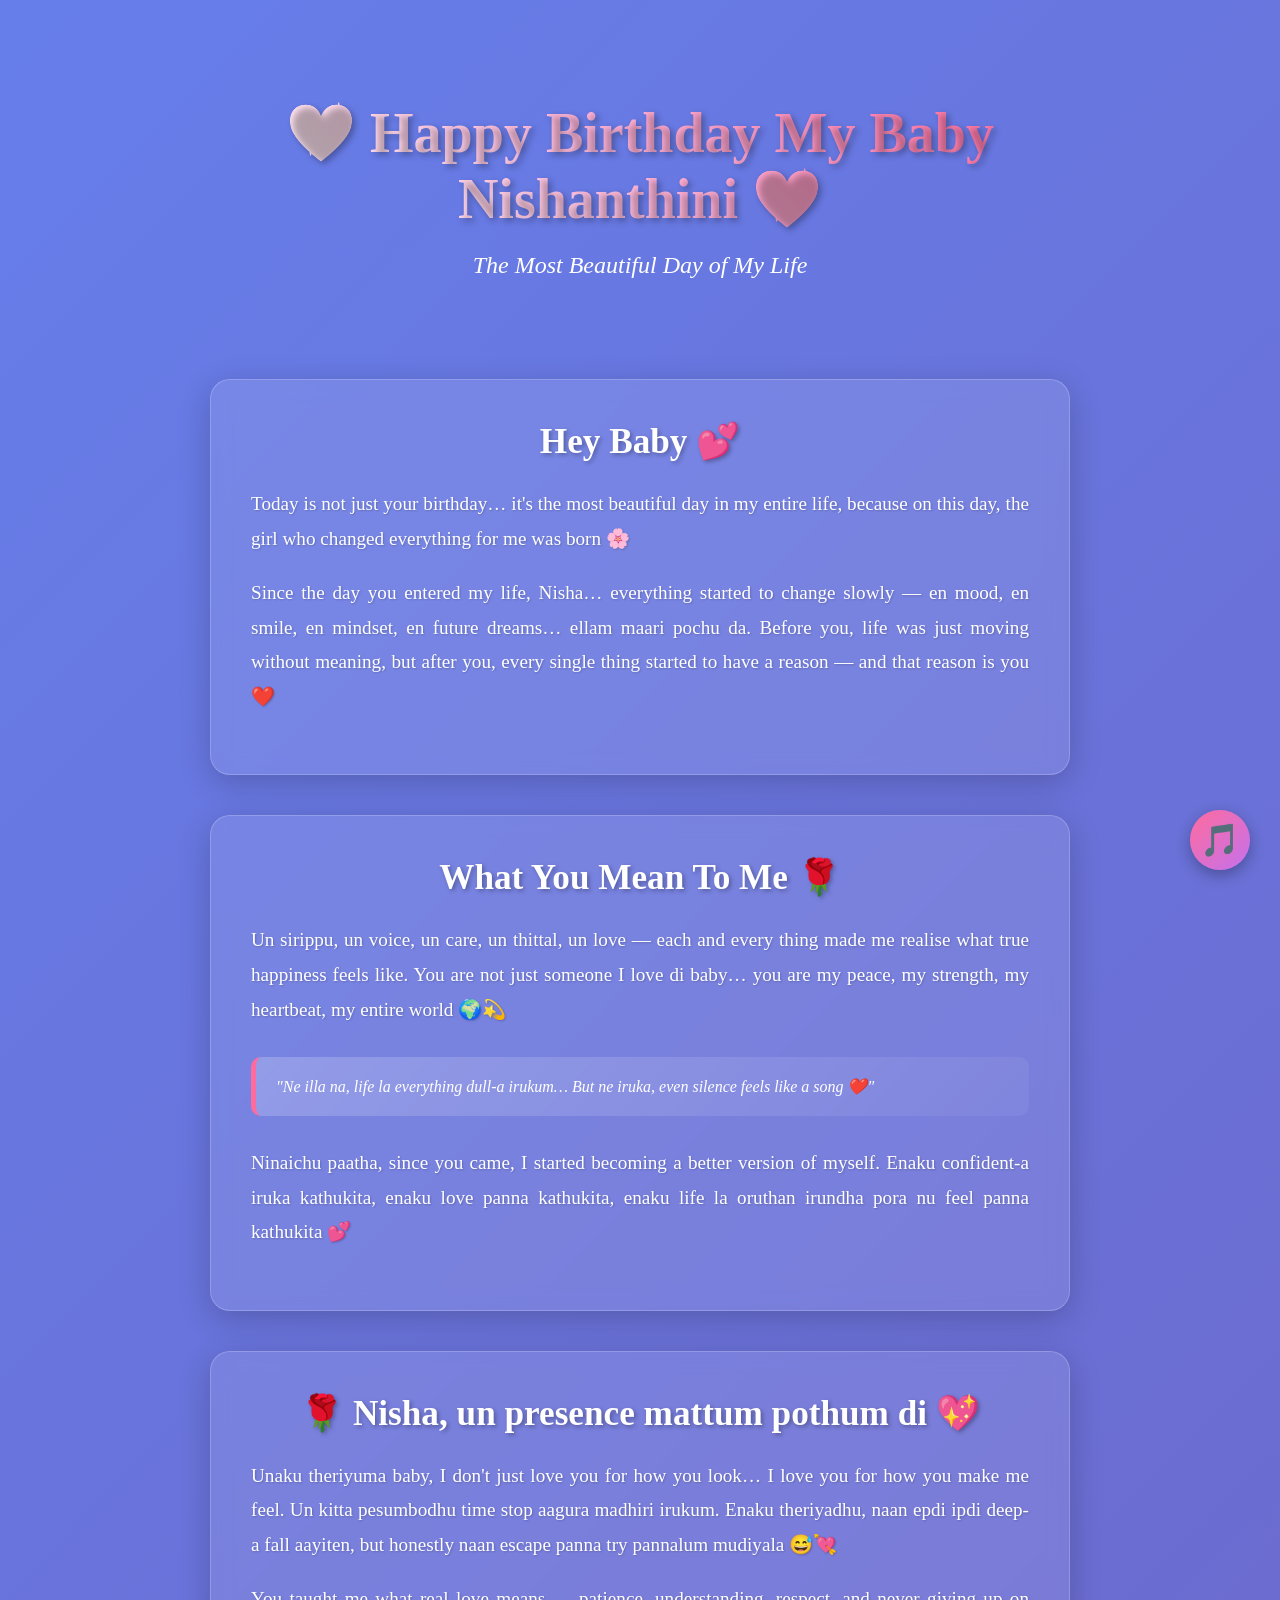
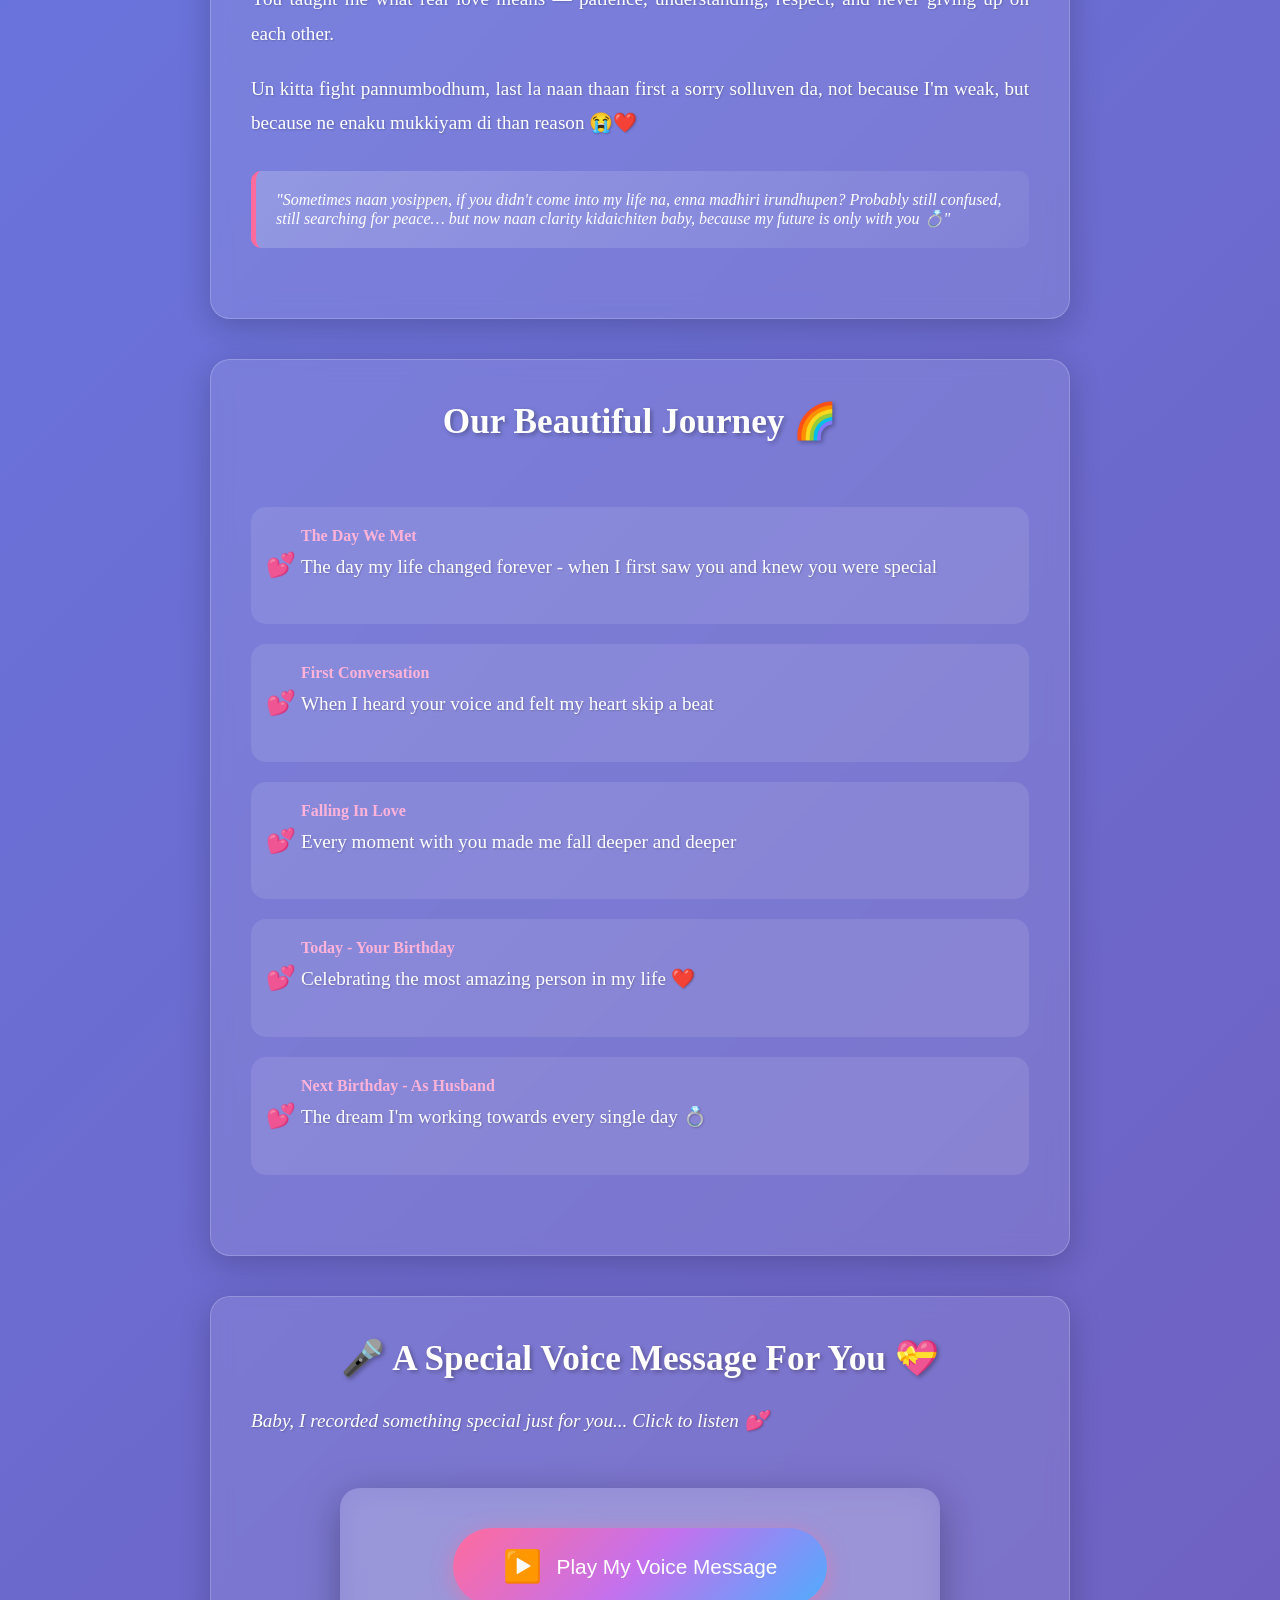
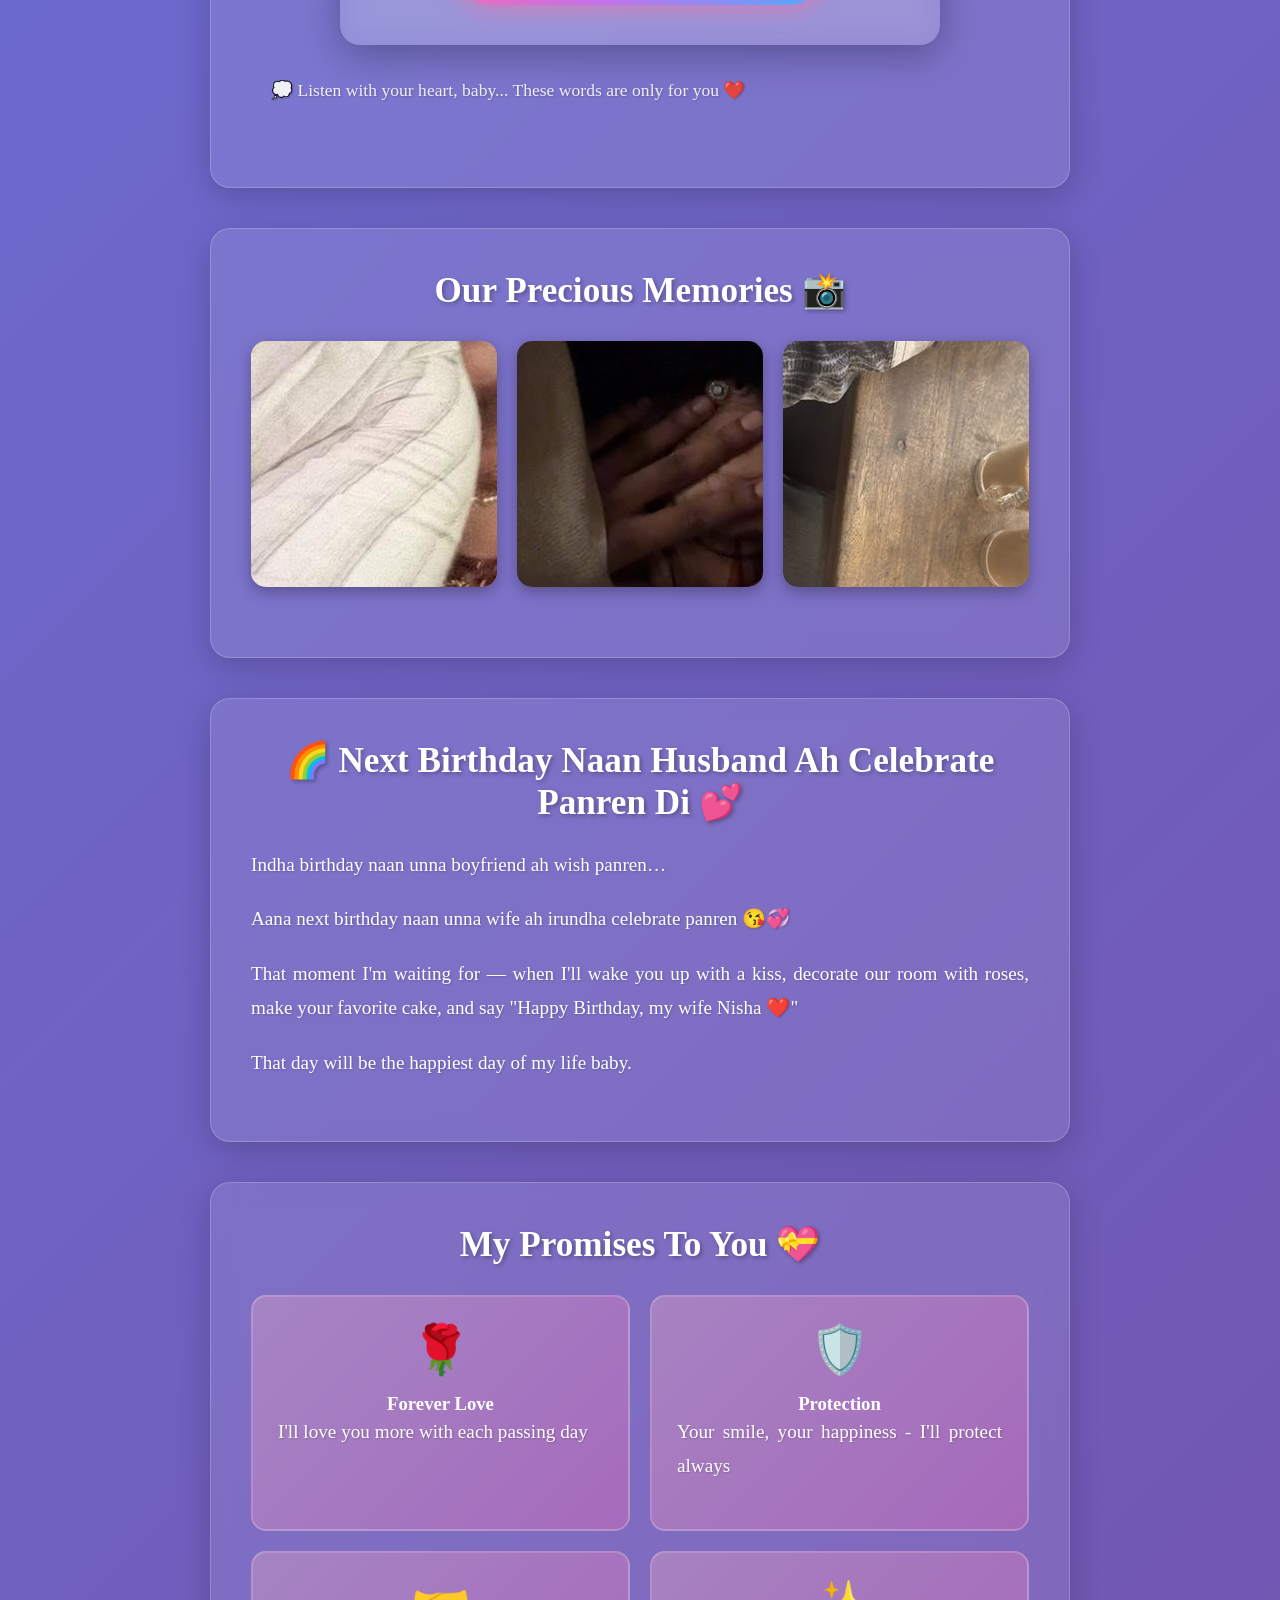
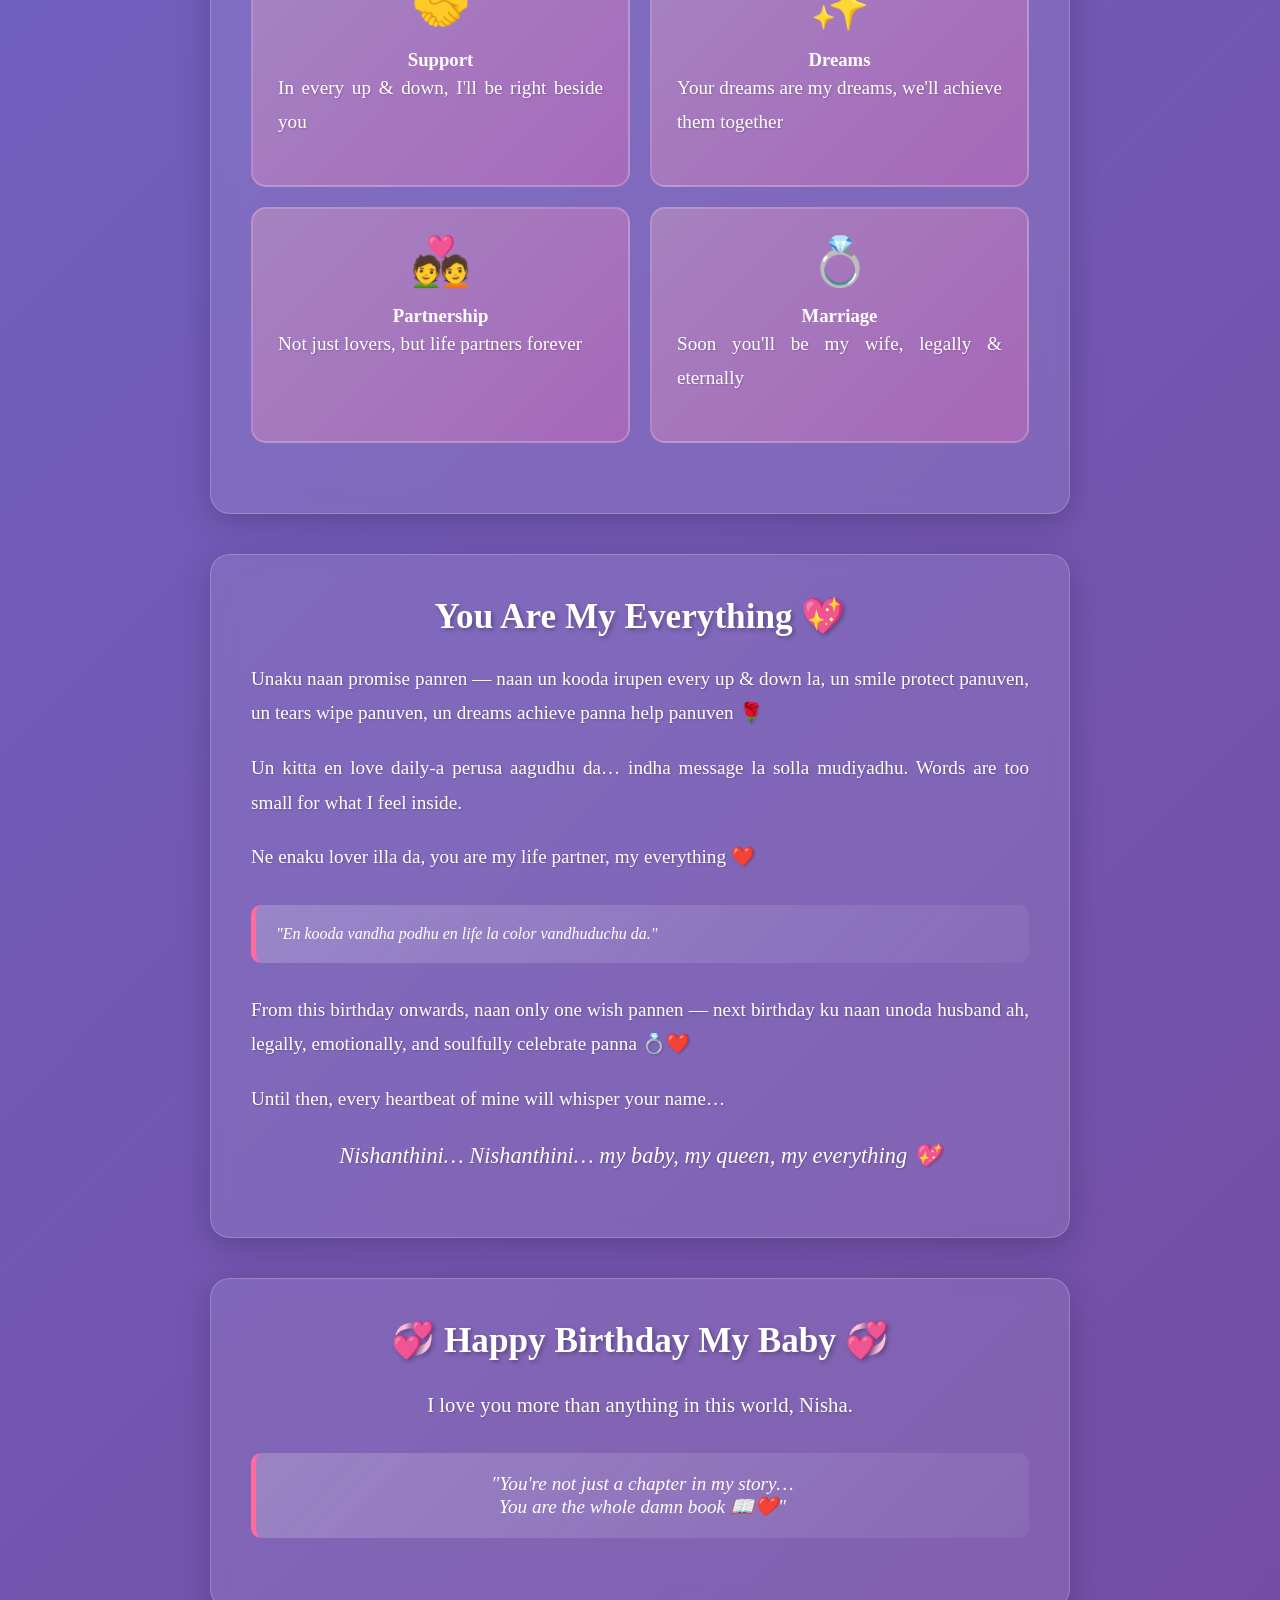
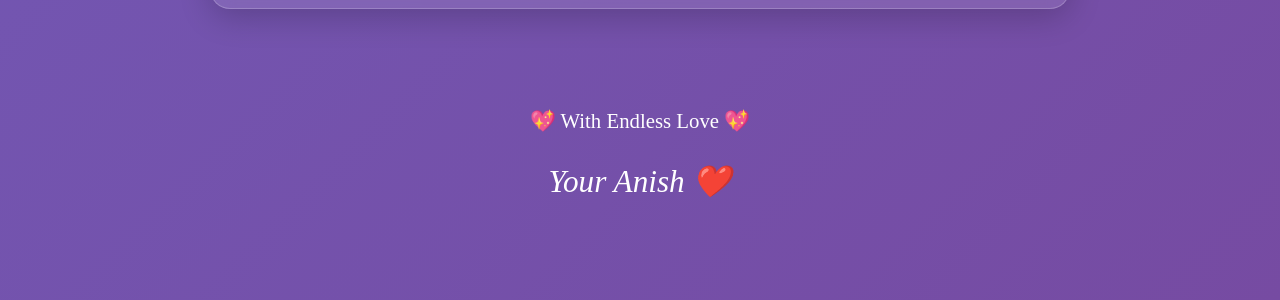
==== index.html @ 80f574b9 "Add auto-play music on page load with background music support" ====
<!DOCTYPE html>
<html lang="en">
<head>
    <meta charset="UTF-8">
    <meta name="viewport" content="width=device-width, initial-scale=1.0">
    <title>Happy Birthday Nishanthini 💖</title>
    <style>
        * {
            margin: 0;
            padding: 0;
            box-sizing: border-box;
        }

        body {
            font-family: 'Georgia', serif;
            overflow-x: hidden;
            background: linear-gradient(135deg, #667eea 0%, #764ba2 25%, #f093fb 50%, #ff6e7f 75%, #bfe9ff 100%);
            background-size: 400% 400%;
            animation: gradientShift 15s ease infinite;
            color: #fff;
        }

        @keyframes gradientShift {
            0% { background-position: 0% 50%; }
            50% { background-position: 100% 50%; }
            100% { background-position: 0% 50%; }
        }

        /* Floating Hearts Background */
        .hearts-container {
            position: fixed;
            top: 0;
            left: 0;
            width: 100%;
            height: 100%;
            overflow: hidden;
            pointer-events: none;
            z-index: 1;
        }

        .heart {
            position: absolute;
            font-size: 30px;
            opacity: 0;
            animation: floatHeart 8s infinite;
        }

        @keyframes floatHeart {
            0% {
                transform: translateY(100vh) rotate(0deg);
                opacity: 0;
            }
            10% {
                opacity: 0.8;
            }
            90% {
                opacity: 0.8;
            }
            100% {
                transform: translateY(-100px) rotate(360deg);
                opacity: 0;
            }
        }

        /* Content Container */
        .container {
            position: relative;
            z-index: 2;
            max-width: 900px;
            margin: 0 auto;
            padding: 40px 20px;
        }

        /* Header Section */
        .header {
            text-align: center;
            padding: 60px 20px;
            opacity: 0;
            animation: fadeInDown 1.5s ease forwards;
        }

        @keyframes fadeInDown {
            from {
                opacity: 0;
                transform: translateY(-50px);
            }
            to {
                opacity: 1;
                transform: translateY(0);
            }
        }

        .header h1 {
            font-size: 3.5em;
            margin-bottom: 20px;
            text-shadow: 3px 3px 6px rgba(0,0,0,0.3);
            background: linear-gradient(45deg, #fff, #ffb3d9, #ff6b9d);
            -webkit-background-clip: text;
            -webkit-text-fill-color: transparent;
            background-clip: text;
            animation: shimmer 3s infinite;
        }

        @keyframes shimmer {
            0%, 100% { filter: brightness(1); }
            50% { filter: brightness(1.3); }
        }

        .header .subtitle {
            font-size: 1.5em;
            font-style: italic;
            margin-top: 20px;
        }

        /* Content Sections */
        .section {
            background: rgba(255, 255, 255, 0.1);
            backdrop-filter: blur(10px);
            border-radius: 20px;
            padding: 40px;
            margin: 40px 0;
            box-shadow: 0 8px 32px rgba(0,0,0,0.2);
            border: 1px solid rgba(255, 255, 255, 0.2);
            opacity: 0;
            transform: translateY(50px);
            animation: fadeInUp 1s ease forwards;
        }

        @keyframes fadeInUp {
            to {
                opacity: 1;
                transform: translateY(0);
            }
        }

        .section:nth-child(2) { animation-delay: 0.3s; }
        .section:nth-child(3) { animation-delay: 0.6s; }
        .section:nth-child(4) { animation-delay: 0.9s; }
        .section:nth-child(5) { animation-delay: 1.2s; }
        .section:nth-child(6) { animation-delay: 1.5s; }
        .section:nth-child(7) { animation-delay: 1.8s; }
        .section:nth-child(8) { animation-delay: 2.1s; }

        .section h2 {
            font-size: 2.2em;
            margin-bottom: 25px;
            text-align: center;
            text-shadow: 2px 2px 4px rgba(0,0,0,0.3);
        }

        .section p {
            font-size: 1.2em;
            line-height: 1.8;
            margin-bottom: 20px;
            text-align: justify;
            text-shadow: 1px 1px 2px rgba(0,0,0,0.2);
        }

        /* Special Quote Box */
        .quote-box {
            background: linear-gradient(135deg, rgba(255,255,255,0.2), rgba(255,255,255,0.05));
            border-left: 5px solid #ff6b9d;
            padding: 20px;
            margin: 30px 0;
            font-style: italic;
            border-radius: 10px;
            animation: pulse 2s infinite;
        }

        @keyframes pulse {
            0%, 100% { transform: scale(1); }
            50% { transform: scale(1.02); }
        }

        /* Photo Gallery Section */
        .photo-gallery {
            display: grid;
            grid-template-columns: repeat(auto-fit, minmax(200px, 1fr));
            gap: 20px;
            margin: 30px 0;
        }

        .photo-item {
            position: relative;
            aspect-ratio: 1;
            border-radius: 15px;
            overflow: hidden;
            box-shadow: 0 5px 15px rgba(0,0,0,0.3);
            transition: transform 0.3s ease;
            background: rgba(255,255,255,0.1);
            display: flex;
            align-items: center;
            justify-content: center;
        }

        .photo-item:hover {
            transform: scale(1.05) rotate(2deg);
        }

        .photo-placeholder {
            text-align: center;
            padding: 20px;
            color: rgba(255,255,255,0.7);
        }

        /* Timeline */
        .timeline {
            position: relative;
            padding: 20px 0;
        }

        .timeline-item {
            position: relative;
            padding: 20px;
            margin: 20px 0;
            background: rgba(255,255,255,0.1);
            border-radius: 15px;
            padding-left: 50px;
            transition: all 0.3s ease;
        }

        .timeline-item:hover {
            background: rgba(255,255,255,0.2);
            transform: translateX(10px);
        }

        .timeline-item::before {
            content: '💕';
            position: absolute;
            left: 15px;
            top: 50%;
            transform: translateY(-50%);
            font-size: 1.5em;
        }

        .timeline-date {
            font-weight: bold;
            color: #ffb3d9;
            margin-bottom: 5px;
        }

        /* Promise Cards */
        .promise-grid {
            display: grid;
            grid-template-columns: repeat(auto-fit, minmax(250px, 1fr));
            gap: 20px;
            margin: 30px 0;
        }

        .promise-card {
            background: linear-gradient(135deg, rgba(255,182,193,0.3), rgba(255,105,180,0.3));
            padding: 25px;
            border-radius: 15px;
            text-align: center;
            transition: all 0.3s ease;
            border: 2px solid rgba(255,255,255,0.2);
        }

        .promise-card:hover {
            transform: translateY(-10px);
            box-shadow: 0 10px 25px rgba(255,105,180,0.4);
        }

        .promise-card .icon {
            font-size: 3em;
            margin-bottom: 15px;
        }

        /* Footer */
        .footer {
            text-align: center;
            padding: 60px 20px;
            font-size: 1.3em;
            animation: fadeIn 2s ease 2.5s forwards;
            opacity: 0;
        }

        @keyframes fadeIn {
            to { opacity: 1; }
        }

        .footer .signature {
            margin-top: 30px;
            font-size: 1.5em;
            font-style: italic;
        }

        /* Sparkles */
        .sparkle {
            position: fixed;
            pointer-events: none;
            animation: sparkleFloat 2s ease-out forwards;
        }

        @keyframes sparkleFloat {
            0% {
                transform: translateY(0) scale(1);
                opacity: 1;
            }
            100% {
                transform: translateY(-100px) scale(0);
                opacity: 0;
            }
        }

        /* Responsive */
        @media (max-width: 768px) {
            .header h1 {
                font-size: 2em;
            }
            
            .section {
                padding: 25px;
            }
            
            .section h2 {
                font-size: 1.6em;
            }
            
            .section p {
                font-size: 1em;
            }
        }

        /* Music Button */
        .music-button {
            position: fixed;
            bottom: 30px;
            right: 30px;
            width: 60px;
            height: 60px;
            border-radius: 50%;
            background: linear-gradient(135deg, #ff6b9d, #c471ed);
            border: none;
            font-size: 2em;
            cursor: pointer;
            box-shadow: 0 5px 15px rgba(0,0,0,0.3);
            transition: all 0.3s ease;
            z-index: 1000;
            display: flex;
            align-items: center;
            justify-content: center;
        }

        .music-button:hover {
            transform: scale(1.1);
        }

        .music-button.playing {
            animation: rotate 2s linear infinite;
        }

        @keyframes rotate {
            from { transform: rotate(0deg); }
            to { transform: rotate(360deg); }
        }

        /* Voice Message Styles */
        .voice-message-container {
            padding: 20px;
        }

        .voice-player {
            background: rgba(255, 255, 255, 0.15);
            backdrop-filter: blur(15px);
            border-radius: 20px;
            padding: 40px;
            max-width: 600px;
            margin: 0 auto;
            box-shadow: 0 10px 40px rgba(0,0,0,0.3);
        }

        .play-voice-btn {
            background: linear-gradient(135deg, #ff6b9d, #c471ed, #4facfe);
            border: none;
            padding: 20px 50px;
            border-radius: 50px;
            font-size: 1.3em;
            color: white;
            cursor: pointer;
            display: flex;
            align-items: center;
            gap: 15px;
            margin: 0 auto;
            transition: all 0.3s ease;
            box-shadow: 0 5px 20px rgba(255, 107, 157, 0.5);
        }

        .play-voice-btn:hover {
            transform: scale(1.05);
            box-shadow: 0 8px 30px rgba(255, 107, 157, 0.7);
        }

        .play-icon {
            font-size: 1.5em;
            animation: pulse 2s infinite;
        }

        .audio-controls {
            margin-top: 30px;
        }

        .waveform {
            display: flex;
            align-items: center;
            justify-content: center;
            gap: 5px;
            height: 60px;
            margin: 20px 0;
        }

        .wave-bar {
            width: 6px;
            background: linear-gradient(to top, #ff6b9d, #c471ed);
            border-radius: 3px;
            animation: wave 1s ease-in-out infinite;
        }

        @keyframes wave {
            0%, 100% { height: 20px; }
            50% { height: 50px; }
        }

        .progress-container {
            width: 100%;
            height: 8px;
            background: rgba(255, 255, 255, 0.2);
            border-radius: 10px;
            overflow: hidden;
            margin: 20px 0;
            cursor: pointer;
        }

        .progress-bar {
            height: 100%;
            background: linear-gradient(90deg, #ff6b9d, #c471ed);
            width: 0%;
            transition: width 0.1s linear;
            border-radius: 10px;
        }

        .time-display {
            text-align: center;
            font-size: 1.1em;
            margin: 15px 0;
            color: rgba(255, 255, 255, 0.9);
        }

        .control-buttons {
            display: flex;
            gap: 15px;
            justify-content: center;
            margin-top: 20px;
        }

        .control-btn {
            background: rgba(255, 255, 255, 0.2);
            border: 2px solid rgba(255, 255, 255, 0.3);
            padding: 12px 25px;
            border-radius: 25px;
            color: white;
            cursor: pointer;
            font-size: 1em;
            transition: all 0.3s ease;
        }

        .control-btn:hover {
            background: rgba(255, 255, 255, 0.3);
            transform: translateY(-2px);
        }
    </style>
</head>
<body>
    <!-- Floating Hearts Background -->
    <div class="hearts-container" id="heartsContainer"></div>

    <!-- Main Content -->
    <div class="container">
        <!-- Header -->
        <div class="header">
            <h1>💖 Happy Birthday My Baby Nishanthini 💖</h1>
            <p class="subtitle">The Most Beautiful Day of My Life</p>
        </div>

        <!-- Introduction Section -->
        <div class="section">
            <h2>Hey Baby 💕</h2>
            <p>Today is not just your birthday… it's the most beautiful day in my entire life, because on this day, the girl who changed everything for me was born 🌸</p>
            <p>Since the day you entered my life, Nisha… everything started to change slowly — en mood, en smile, en mindset, en future dreams… ellam maari pochu da. Before you, life was just moving without meaning, but after you, every single thing started to have a reason — and that reason is you ❤️</p>
        </div>

        <!-- What You Mean To Me -->
        <div class="section">
            <h2>What You Mean To Me 🌹</h2>
            <p>Un sirippu, un voice, un care, un thittal, un love — each and every thing made me realise what true happiness feels like. You are not just someone I love di baby… you are my peace, my strength, my heartbeat, my entire world 🌍💫</p>
            <div class="quote-box">
                "Ne illa na, life la everything dull-a irukum… But ne iruka, even silence feels like a song ❤️"
            </div>
            <p>Ninaichu paatha, since you came, I started becoming a better version of myself. Enaku confident-a iruka kathukita, enaku love panna kathukita, enaku life la oruthan irundha pora nu feel panna kathukita 💕</p>
        </div>

        <!-- Deep Love Section -->
        <div class="section">
            <h2>🌹 Nisha, un presence mattum pothum di 💖</h2>
            <p>Unaku theriyuma baby, I don't just love you for how you look… I love you for how you make me feel. Un kitta pesumbodhu time stop aagura madhiri irukum. Enaku theriyadhu, naan epdi ipdi deep-a fall aayiten, but honestly naan escape panna try pannalum mudiyala 😅💘</p>
            <p>You taught me what real love means — patience, understanding, respect, and never giving up on each other.</p>
            <p>Un kitta fight pannumbodhum, last la naan thaan first a sorry solluven da, not because I'm weak, but because ne enaku mukkiyam di than reason 😭❤️</p>
            <div class="quote-box">
                "Sometimes naan yosippen, if you didn't come into my life na, enna madhiri irundhupen? Probably still confused, still searching for peace… but now naan clarity kidaichiten baby, because my future is only with you 💍"
            </div>
        </div>

        <!-- Our Journey Timeline -->
        <div class="section">
            <h2>Our Beautiful Journey 🌈</h2>
            <div class="timeline">
                <div class="timeline-item">
                    <div class="timeline-date">The Day We Met</div>
                    <p>The day my life changed forever - when I first saw you and knew you were special</p>
                </div>
                <div class="timeline-item">
                    <div class="timeline-date">First Conversation</div>
                    <p>When I heard your voice and felt my heart skip a beat</p>
                </div>
                <div class="timeline-item">
                    <div class="timeline-date">Falling In Love</div>
                    <p>Every moment with you made me fall deeper and deeper</p>
                </div>
                <div class="timeline-item">
                    <div class="timeline-date">Today - Your Birthday</div>
                    <p>Celebrating the most amazing person in my life ❤️</p>
                </div>
                <div class="timeline-item">
                    <div class="timeline-date">Next Birthday - As Husband</div>
                    <p>The dream I'm working towards every single day 💍</p>
                </div>
            </div>
        </div>

        <!-- Voice Message Section -->
        <div class="section" style="text-align: center;">
            <h2>🎤 A Special Voice Message For You 💝</h2>
            <p style="font-style: italic; margin-bottom: 30px;">
                Baby, I recorded something special just for you... Click to listen 💕
            </p>
            
            <div class="voice-message-container">
                <div class="voice-player">
                    <button class="play-voice-btn" id="playVoiceBtn">
                        <span class="play-icon">▶️</span>
                        <span class="play-text">Play My Voice Message</span>
                    </button>
                    
                    <div class="audio-controls" id="audioControls" style="display: none;">
                        <audio id="voiceAudio" preload="auto">
                            <source src="voice-message.mp3" type="audio/mpeg">
                            <source src="voice-message.ogg" type="audio/ogg">
                            Your browser does not support the audio element.
                        </audio>
                        
                        <div class="waveform">
                            <div class="wave-bar" style="animation-delay: 0s;"></div>
                            <div class="wave-bar" style="animation-delay: 0.1s;"></div>
                            <div class="wave-bar" style="animation-delay: 0.2s;"></div>
                            <div class="wave-bar" style="animation-delay: 0.3s;"></div>
                            <div class="wave-bar" style="animation-delay: 0.4s;"></div>
                            <div class="wave-bar" style="animation-delay: 0.5s;"></div>
                            <div class="wave-bar" style="animation-delay: 0.6s;"></div>
                            <div class="wave-bar" style="animation-delay: 0.7s;"></div>
                        </div>
                        
                        <div class="progress-container">
                            <div class="progress-bar" id="progressBar"></div>
                        </div>
                        
                        <div class="time-display">
                            <span id="currentTime">0:00</span> / <span id="duration">0:00</span>
                        </div>
                        
                        <div class="control-buttons">
                            <button class="control-btn" id="playPauseBtn">⏸️ Pause</button>
                            <button class="control-btn" id="replayBtn">🔄 Replay</button>
                        </div>
                    </div>
                </div>
                
                <p style="margin-top: 30px; font-size: 1.1em; color: rgba(255,255,255,0.9);">
                    💭 Listen with your heart, baby... These words are only for you ❤️
                </p>
            </div>
        </div>

        <!-- Photo Gallery Section -->
        <div class="section">
            <h2>Our Precious Memories 📸</h2>
            <p style="text-align: center; font-style: italic; margin-bottom: 30px;">
                
            </p>
          <div class="photo-gallery">
                <div class="photo-item">
                    <div class="photo-placeholder">
                        <p>💕<br><img src="./assets/Image.jpeg"/></p>
                    </div>
                </div>
                <div class="photo-item">
                    <div class="photo-placeholder">
                       <p>💕<br><img src="./assets/Image1.jpeg"/></p>
                    </div>
                </div>
                <div class="photo-item">
                    <div class="photo-placeholder">
                        <p>💕<br><img src="./assets/Image2.jpeg"/></p>
                    </div>
                </div>
            </div>
        </div>

        <!-- Future Promise -->
        <div class="section">
            <h2>🌈 Next Birthday Naan Husband Ah Celebrate Panren Di 💕</h2>
            <p>Indha birthday naan unna boyfriend ah wish panren…</p>
            <p>Aana next birthday naan unna wife ah irundha celebrate panren 😘💞</p>
            <p>That moment I'm waiting for — when I'll wake you up with a kiss, decorate our room with roses, make your favorite cake, and say "Happy Birthday, my wife Nisha ❤️"</p>
            <p>That day will be the happiest day of my life baby.</p>
        </div>

        <!-- My Promises -->
        <div class="section">
            <h2>My Promises To You 💝</h2>
            <div class="promise-grid">
                <div class="promise-card">
                    <div class="icon">🌹</div>
                    <h3>Forever Love</h3>
                    <p>I'll love you more with each passing day</p>
                </div>
                <div class="promise-card">
                    <div class="icon">🛡️</div>
                    <h3>Protection</h3>
                    <p>Your smile, your happiness - I'll protect always</p>
                </div>
                <div class="promise-card">
                    <div class="icon">🤝</div>
                    <h3>Support</h3>
                    <p>In every up & down, I'll be right beside you</p>
                </div>
                <div class="promise-card">
                    <div class="icon">✨</div>
                    <h3>Dreams</h3>
                    <p>Your dreams are my dreams, we'll achieve them together</p>
                </div>
                <div class="promise-card">
                    <div class="icon">💑</div>
                    <h3>Partnership</h3>
                    <p>Not just lovers, but life partners forever</p>
                </div>
                <div class="promise-card">
                    <div class="icon">💍</div>
                    <h3>Marriage</h3>
                    <p>Soon you'll be my wife, legally & eternally</p>
                </div>
            </div>
        </div>

        <!-- Final Message -->
        <div class="section">
            <h2>You Are My Everything 💖</h2>
            <p>Unaku naan promise panren — naan un kooda irupen every up & down la, un smile protect panuven, un tears wipe panuven, un dreams achieve panna help panuven 🌹</p>
            <p>Un kitta en love daily-a perusa aagudhu da… indha message la solla mudiyadhu. Words are too small for what I feel inside.</p>
            <p>Ne enaku lover illa da, you are my life partner, my everything ❤️</p>
            <div class="quote-box">
                "En kooda vandha podhu en life la color vandhuduchu da."
            </div>
            <p>From this birthday onwards, naan only one wish pannen — next birthday ku naan unoda husband ah, legally, emotionally, and soulfully celebrate panna 💍❤️</p>
            <p>Until then, every heartbeat of mine will whisper your name…</p>
            <p style="text-align: center; font-size: 1.4em; font-style: italic;">Nishanthini… Nishanthini… my baby, my queen, my everything 💖</p>
        </div>

        <!-- Closing -->
        <div class="section">
            <h2>💞 Happy Birthday My Baby 💞</h2>
            <p style="text-align: center; font-size: 1.3em;">I love you more than anything in this world, Nisha.</p>
            <div class="quote-box" style="text-align: center; font-size: 1.2em;">
                "You're not just a chapter in my story…<br>
                You are the whole damn book 📖❤️"
            </div>
        </div>

        <!-- Footer Signature -->
        <div class="footer">
            <p>💖 With Endless Love 💖</p>
            <p class="signature">Your Anish ❤️</p>
        </div>
    </div>

    <!-- Music Button (Optional) -->
    <button class="music-button" id="musicBtn" title="Play/Pause Music">🎵</button>

    <script>
        // Floating Hearts Animation
        function createHeart() {
            const heartsContainer = document.getElementById('heartsContainer');
            const heart = document.createElement('div');
            heart.className = 'heart';
            heart.innerHTML = ['💕', '💖', '💗', '💝', '❤️', '💓'][Math.floor(Math.random() * 6)];
            heart.style.left = Math.random() * 100 + '%';
            heart.style.animationDuration = (Math.random() * 3 + 5) + 's';
            heart.style.fontSize = (Math.random() * 20 + 20) + 'px';
            heart.style.animationDelay = Math.random() * 2 + 's';
            heartsContainer.appendChild(heart);

            setTimeout(() => {
                heart.remove();
            }, 8000);
        }

        // Create hearts continuously
        setInterval(createHeart, 500);

        // Sparkle effect on scroll
        let lastScrollY = window.scrollY;
        window.addEventListener('scroll', () => {
            if (Math.abs(window.scrollY - lastScrollY) > 50) {
                createSparkle();
                lastScrollY = window.scrollY;
            }
        });

        function createSparkle() {
            const sparkle = document.createElement('div');
            sparkle.className = 'sparkle';
            sparkle.innerHTML = '✨';
            sparkle.style.left = Math.random() * window.innerWidth + 'px';
            sparkle.style.top = window.scrollY + Math.random() * window.innerHeight + 'px';
            sparkle.style.fontSize = (Math.random() * 20 + 15) + 'px';
            document.body.appendChild(sparkle);

            setTimeout(() => {
                sparkle.remove();
            }, 2000);
        }

        // Music Button (You can add audio file)
        const musicBtn = document.getElementById('musicBtn');
        let isPlaying = false;
        let audioInstance = new Audio('music.mp3');
        
        // Auto-play music when page loads
        audioInstance.addEventListener('canplay', () => {
            audioInstance.play();
            isPlaying = true;
            musicBtn.classList.add('playing');
        });
        
        audioInstance.loop = true; // Loop the music
        audioInstance.volume = 0.5; // Set volume to 50%

        musicBtn.addEventListener('click', () => {
            isPlaying = !isPlaying;
            musicBtn.classList.toggle('playing');
            
            if (isPlaying) {
                audioInstance.play();
            } else {
                audioInstance.pause();
            }
        });

        // Smooth scroll reveal animations
        const observerOptions = {
            threshold: 0.1,
            rootMargin: '0px 0px -50px 0px'
        };

        const observer = new IntersectionObserver((entries) => {
            entries.forEach(entry => {
                if (entry.isIntersecting) {
                    entry.target.style.opacity = '1';
                    entry.target.style.transform = 'translateY(0)';
                }
            });
        }, observerOptions);

        document.querySelectorAll('.section').forEach(section => {
            observer.observe(section);
        });

        // Create initial hearts
        for (let i = 0; i < 10; i++) {
            setTimeout(createHeart, i * 300);
        }

        // Add sparkles on page load
        setTimeout(() => {
            for (let i = 0; i < 15; i++) {
                setTimeout(createSparkle, i * 200);
            }
        }, 1000);

        // Voice Message Player
        const playVoiceBtn = document.getElementById('playVoiceBtn');
        const audioControls = document.getElementById('audioControls');
        const voiceAudio = document.getElementById('voiceAudio');
        const playPauseBtn = document.getElementById('playPauseBtn');
        const replayBtn = document.getElementById('replayBtn');
        const progressBar = document.getElementById('progressBar');
        const progressContainer = document.querySelector('.progress-container');
        const currentTimeDisplay = document.getElementById('currentTime');
        const durationDisplay = document.getElementById('duration');

        // Format time helper
        function formatTime(seconds) {
            const mins = Math.floor(seconds / 60);
            const secs = Math.floor(seconds % 60);
            return `${mins}:${secs.toString().padStart(2, '0')}`;
        }

        // Initial play button
        playVoiceBtn.addEventListener('click', () => {
            playVoiceBtn.style.display = 'none';
            audioControls.style.display = 'block';
            voiceAudio.play();
        });

        // Play/Pause button
        playPauseBtn.addEventListener('click', () => {
            if (voiceAudio.paused) {
                voiceAudio.play();
                playPauseBtn.textContent = '⏸️ Pause';
            } else {
                voiceAudio.pause();
                playPauseBtn.textContent = '▶️ Play';
            }
        });

        // Replay button
        replayBtn.addEventListener('click', () => {
            voiceAudio.currentTime = 0;
            voiceAudio.play();
            playPauseBtn.textContent = '⏸️ Pause';
        });

        // Update progress bar
        voiceAudio.addEventListener('timeupdate', () => {
            const progress = (voiceAudio.currentTime / voiceAudio.duration) * 100;
            progressBar.style.width = progress + '%';
            currentTimeDisplay.textContent = formatTime(voiceAudio.currentTime);
        });

        // Set duration when loaded
        voiceAudio.addEventListener('loadedmetadata', () => {
            durationDisplay.textContent = formatTime(voiceAudio.duration);
        });

        // Click on progress bar to seek
        progressContainer.addEventListener('click', (e) => {
            const rect = progressContainer.getBoundingClientRect();
            const percent = (e.clientX - rect.left) / rect.width;
            voiceAudio.currentTime = percent * voiceAudio.duration;
        });

        // When audio ends
        voiceAudio.addEventListener('ended', () => {
            playPauseBtn.textContent = '▶️ Play';
            progressBar.style.width = '0%';
        });
    </script>
</body>
</html>
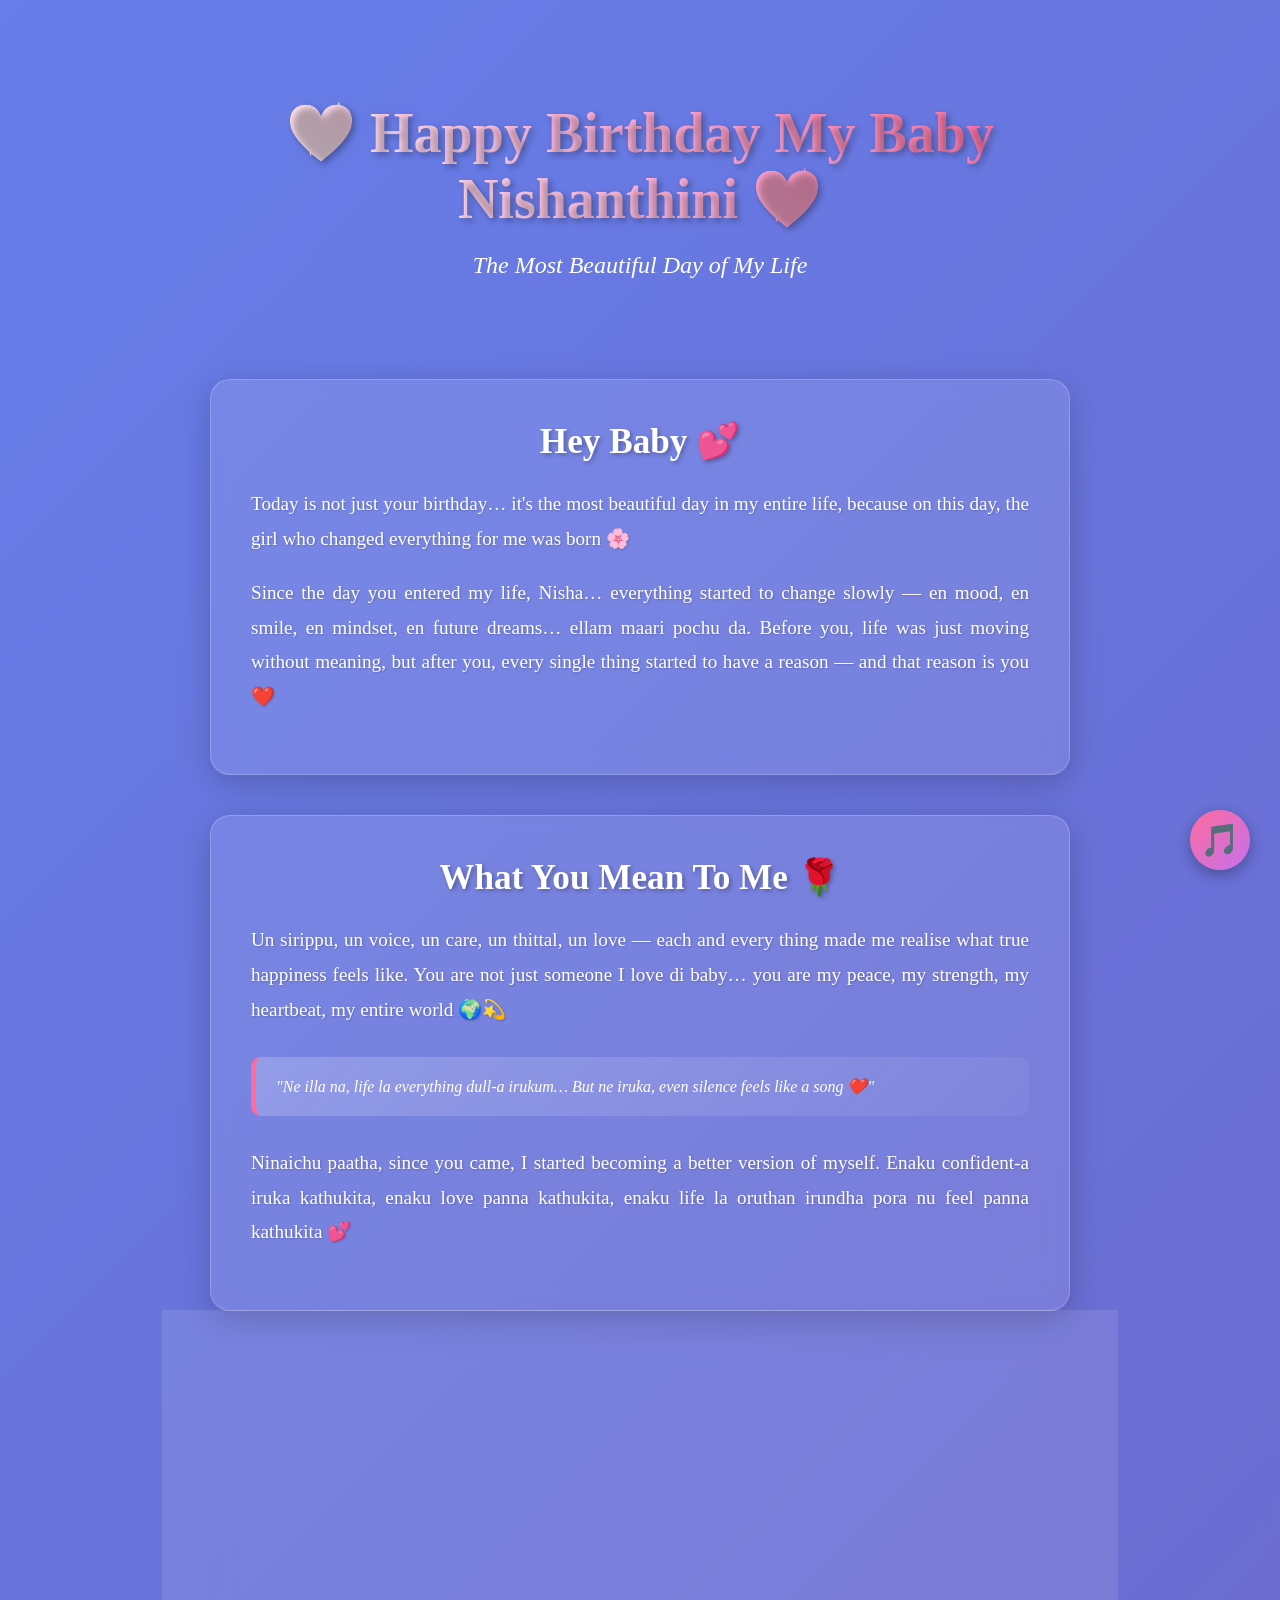
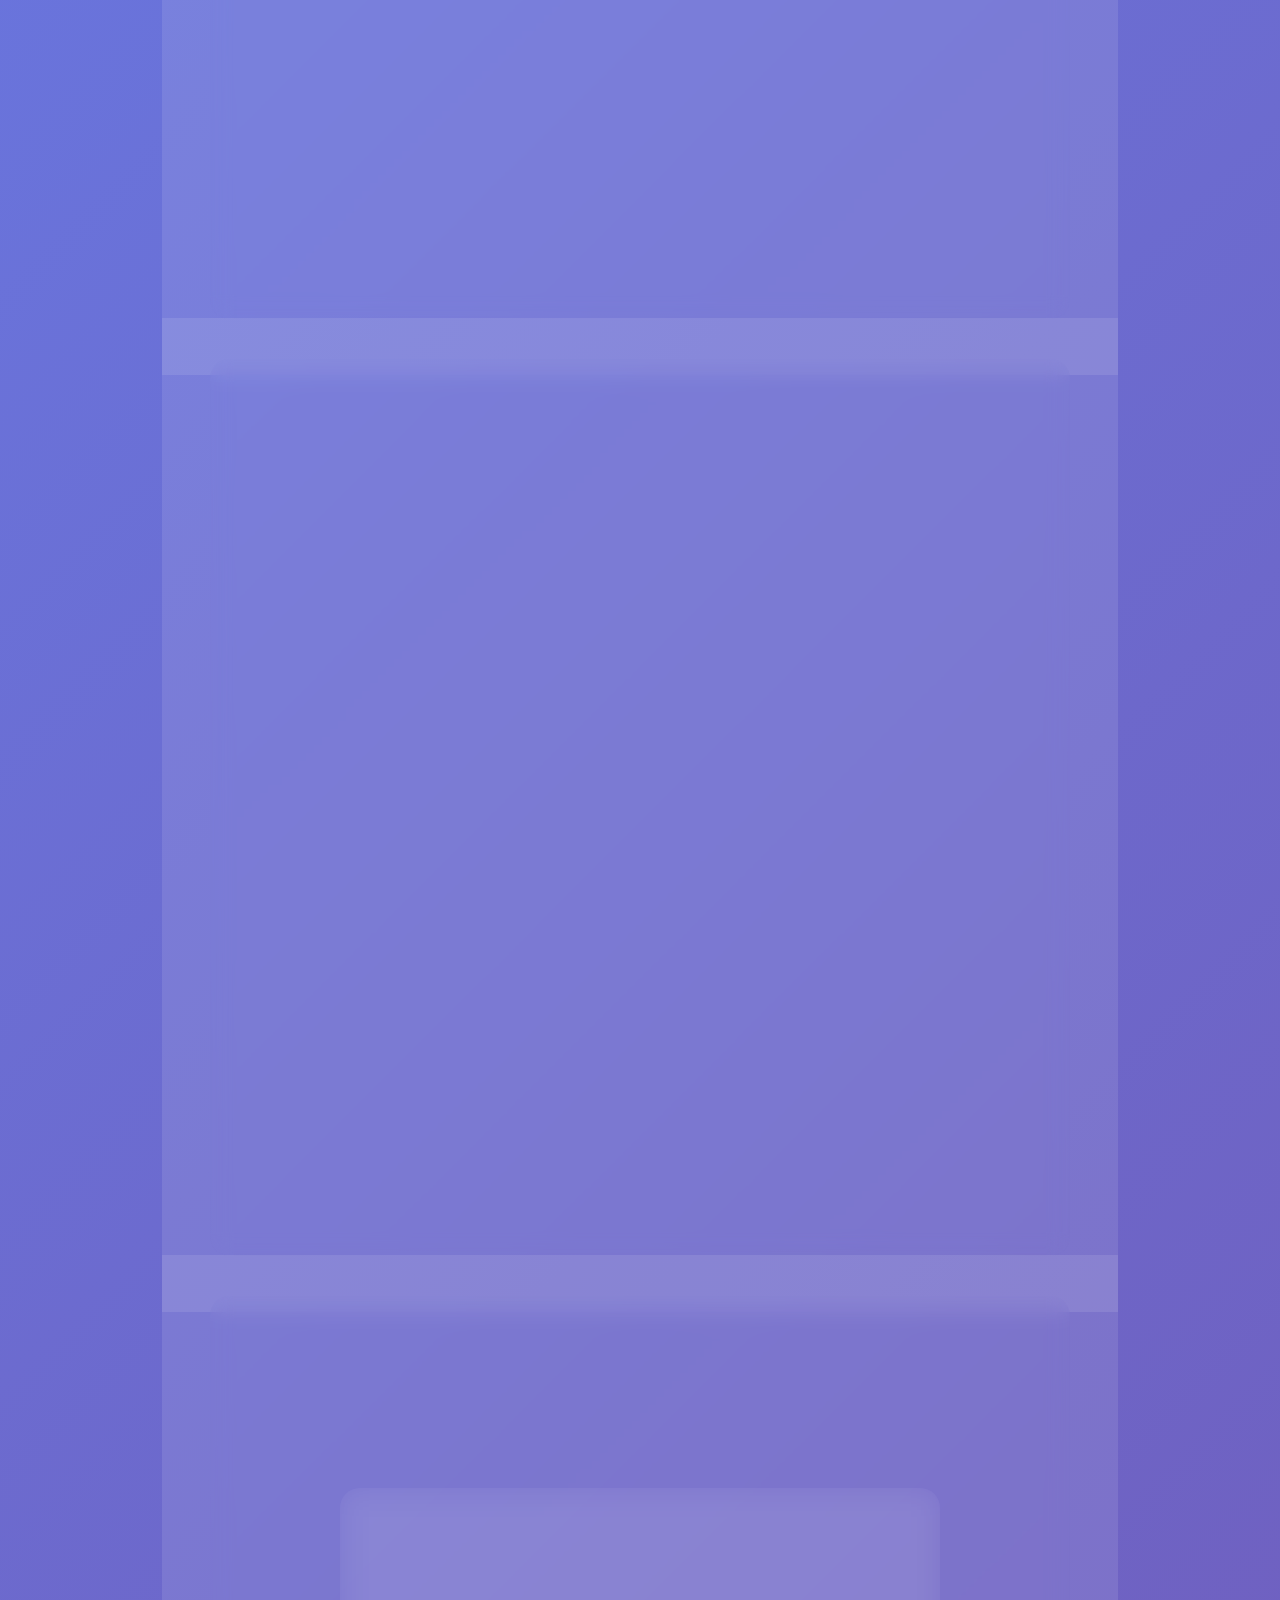
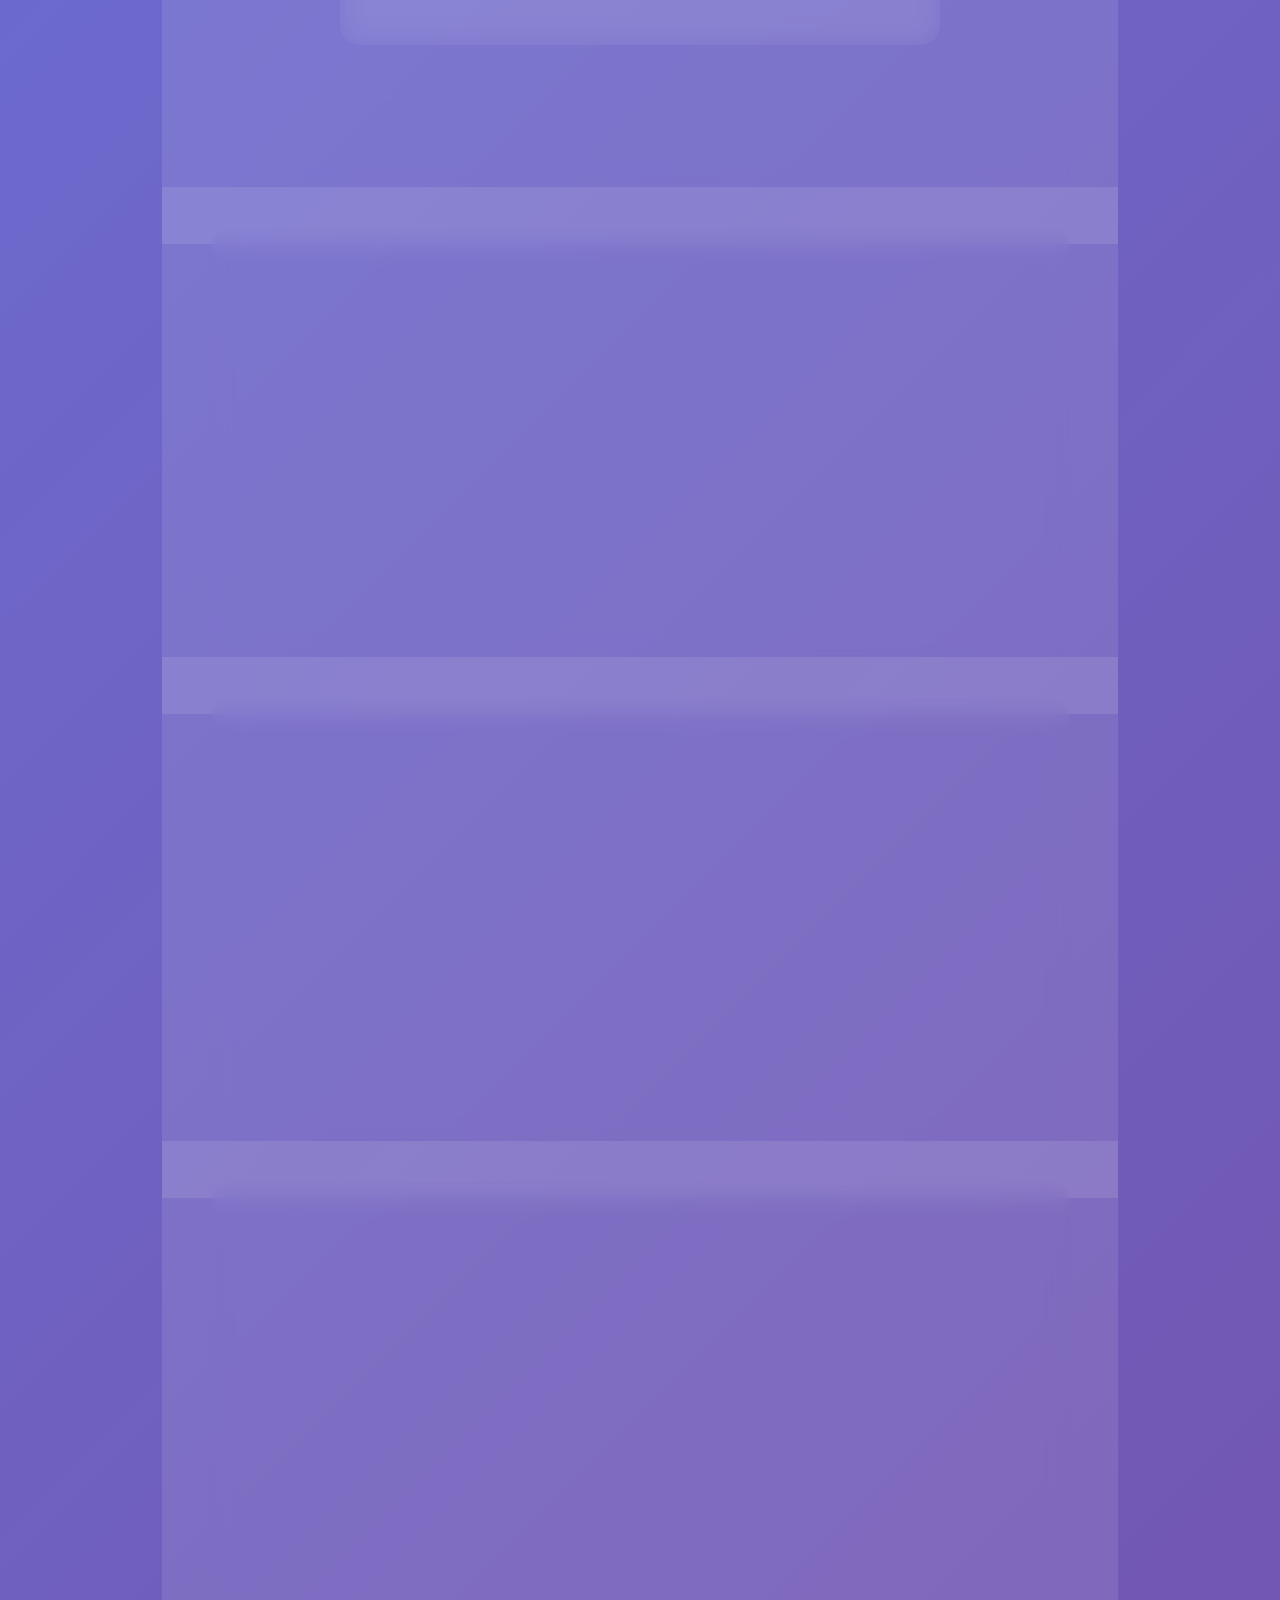
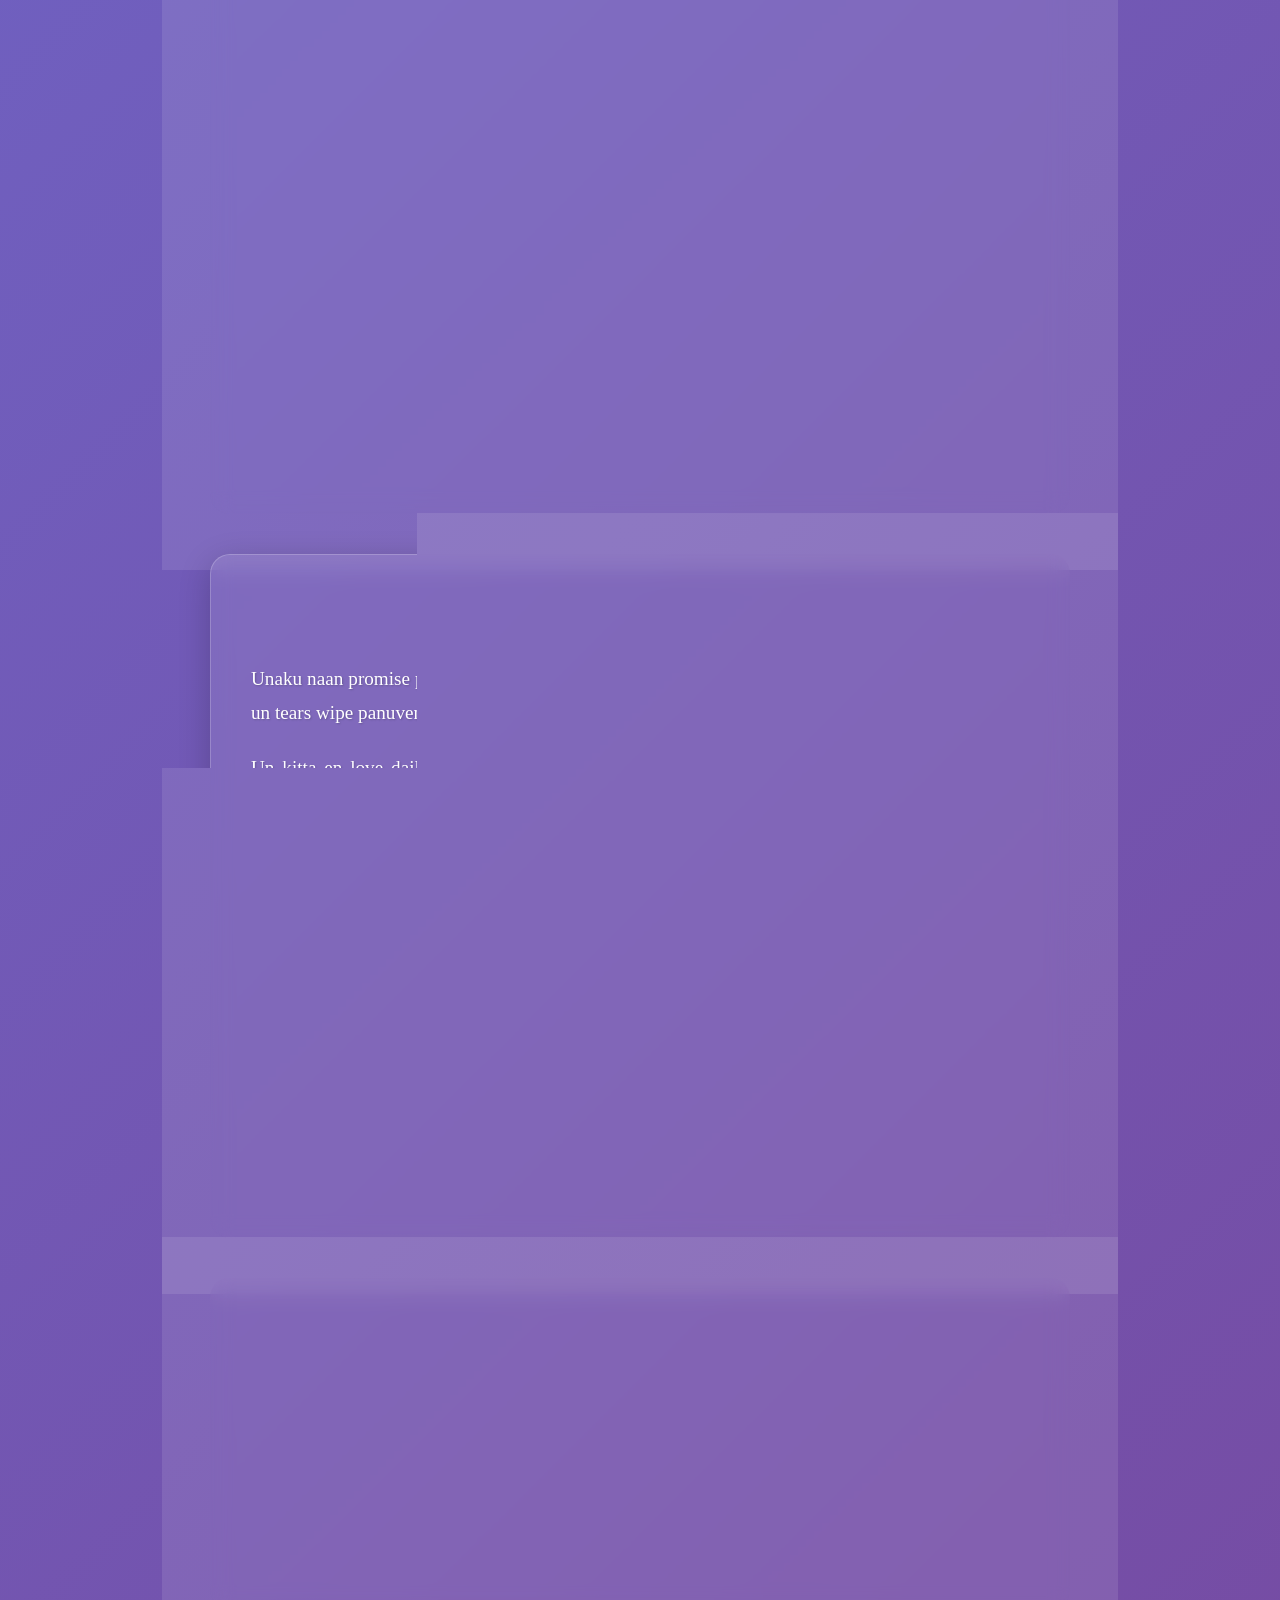
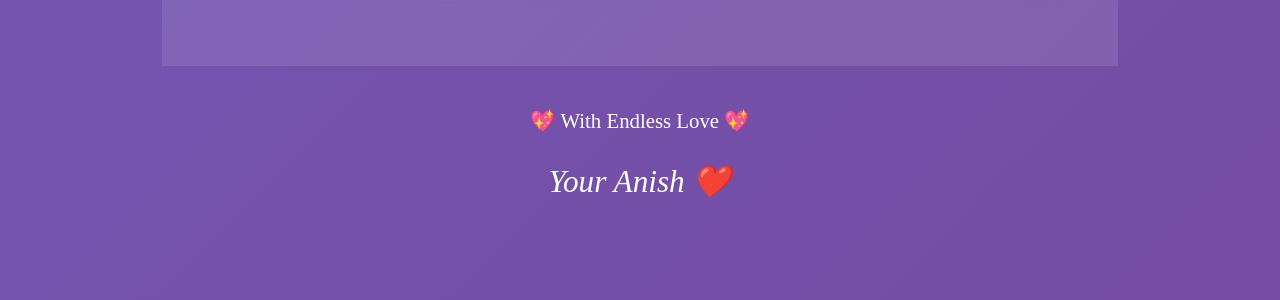
==== commit 464a4e78: "Fix auto-play music with improved event handling and user interaction support" ====
--- a/index.html
+++ b/index.html
@@ -742,24 +742,41 @@
         // Music Button (You can add audio file)
         const musicBtn = document.getElementById('musicBtn');
         let isPlaying = false;
-        let audioInstance = new Audio('music.mp3');
-        
-        // Auto-play music when page loads
-        audioInstance.addEventListener('canplay', () => {
-            audioInstance.play();
-            isPlaying = true;
-            musicBtn.classList.add('playing');
-        });
+        let audioInstance = new Audio('./assets/music.mp3');
         
         audioInstance.loop = true; // Loop the music
         audioInstance.volume = 0.5; // Set volume to 50%
+        
+        // Auto-play music when page loads with multiple triggers
+        function startMusic() {
+            const playPromise = audioInstance.play();
+            if (playPromise !== undefined) {
+                playPromise.then(() => {
+                    isPlaying = true;
+                    musicBtn.classList.add('playing');
+                }).catch(error => {
+                    console.log('Auto-play prevented:', error);
+                });
+            }
+        }
+        
+        // Try to play immediately
+        window.addEventListener('load', startMusic);
+        document.addEventListener('click', startMusic, { once: true });
+        document.addEventListener('touchstart', startMusic, { once: true });
+        
+        // Fallback: Try after a short delay
+        setTimeout(startMusic, 1000);
 
         musicBtn.addEventListener('click', () => {
             isPlaying = !isPlaying;
             musicBtn.classList.toggle('playing');
             
             if (isPlaying) {
-                audioInstance.play();
+                const playPromise = audioInstance.play();
+                if (playPromise !== undefined) {
+                    playPromise.catch(error => console.log('Play error:', error));
+                }
             } else {
                 audioInstance.pause();
             }
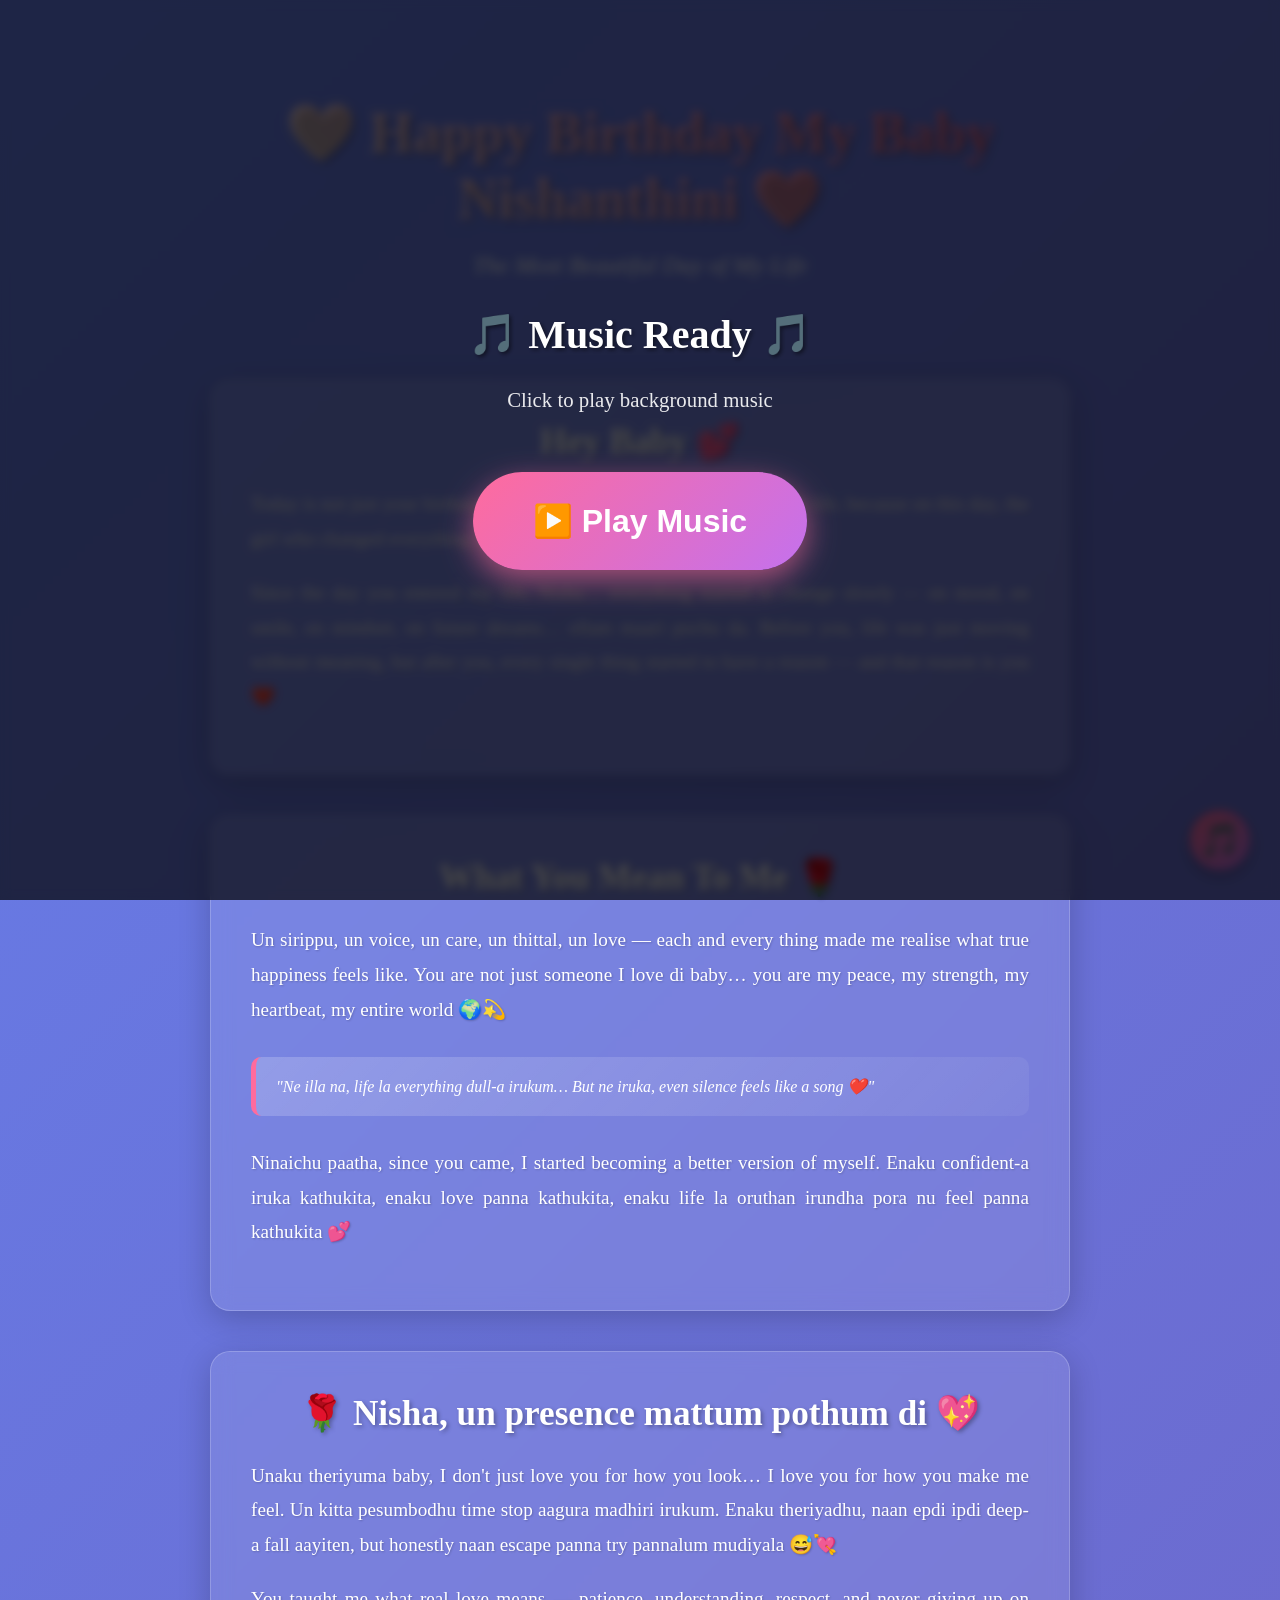
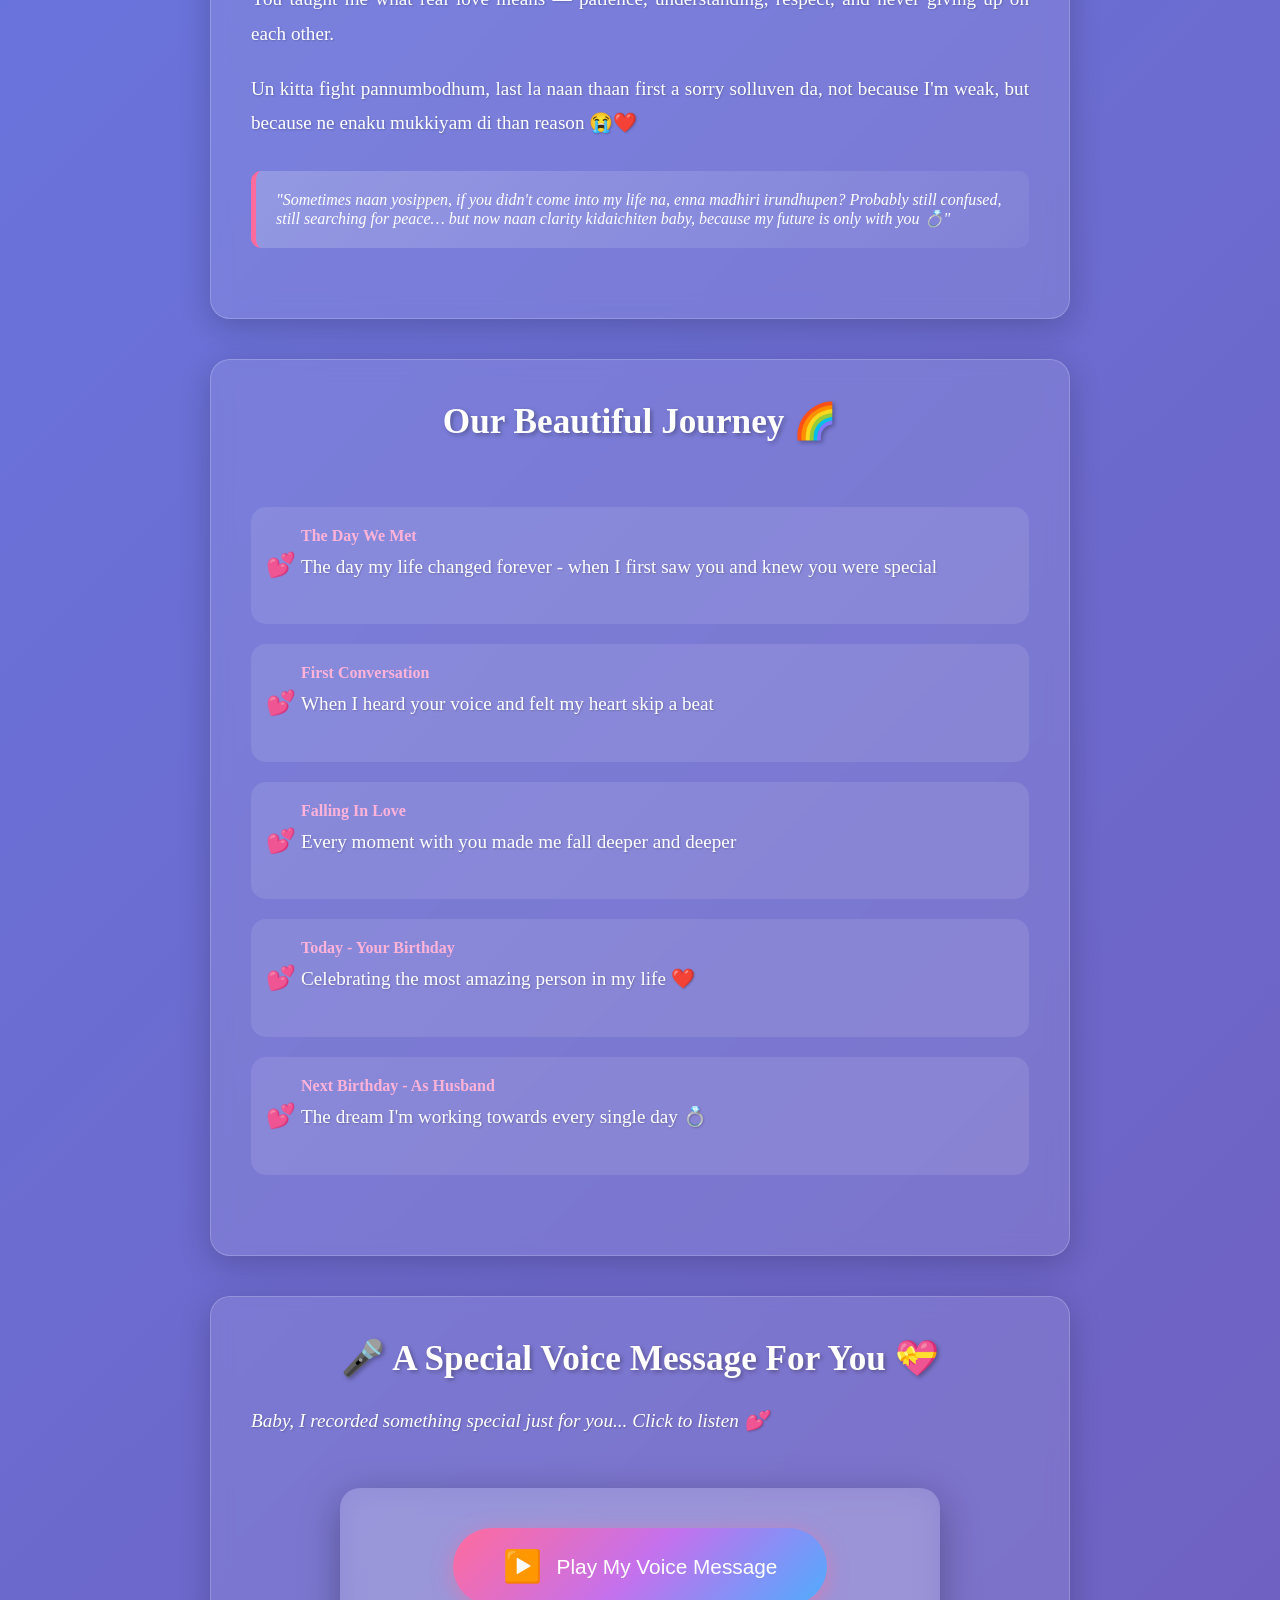
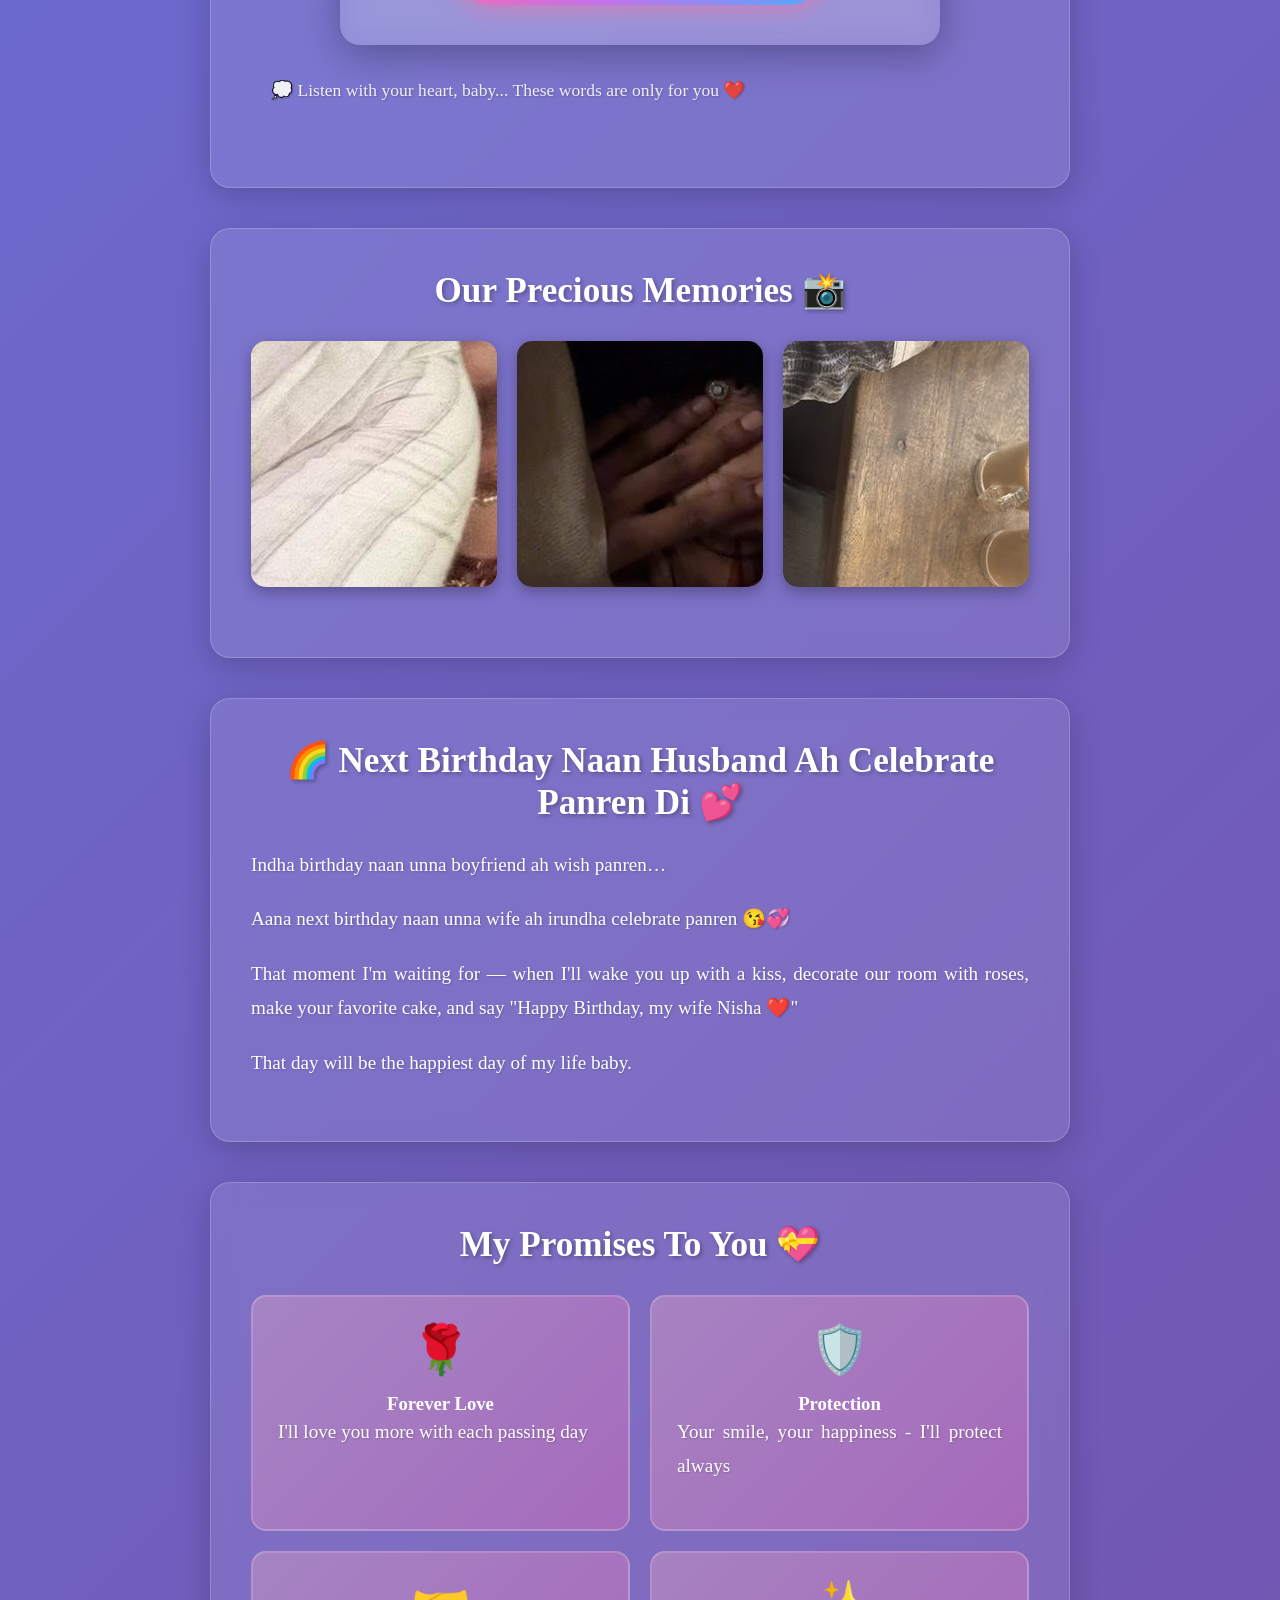
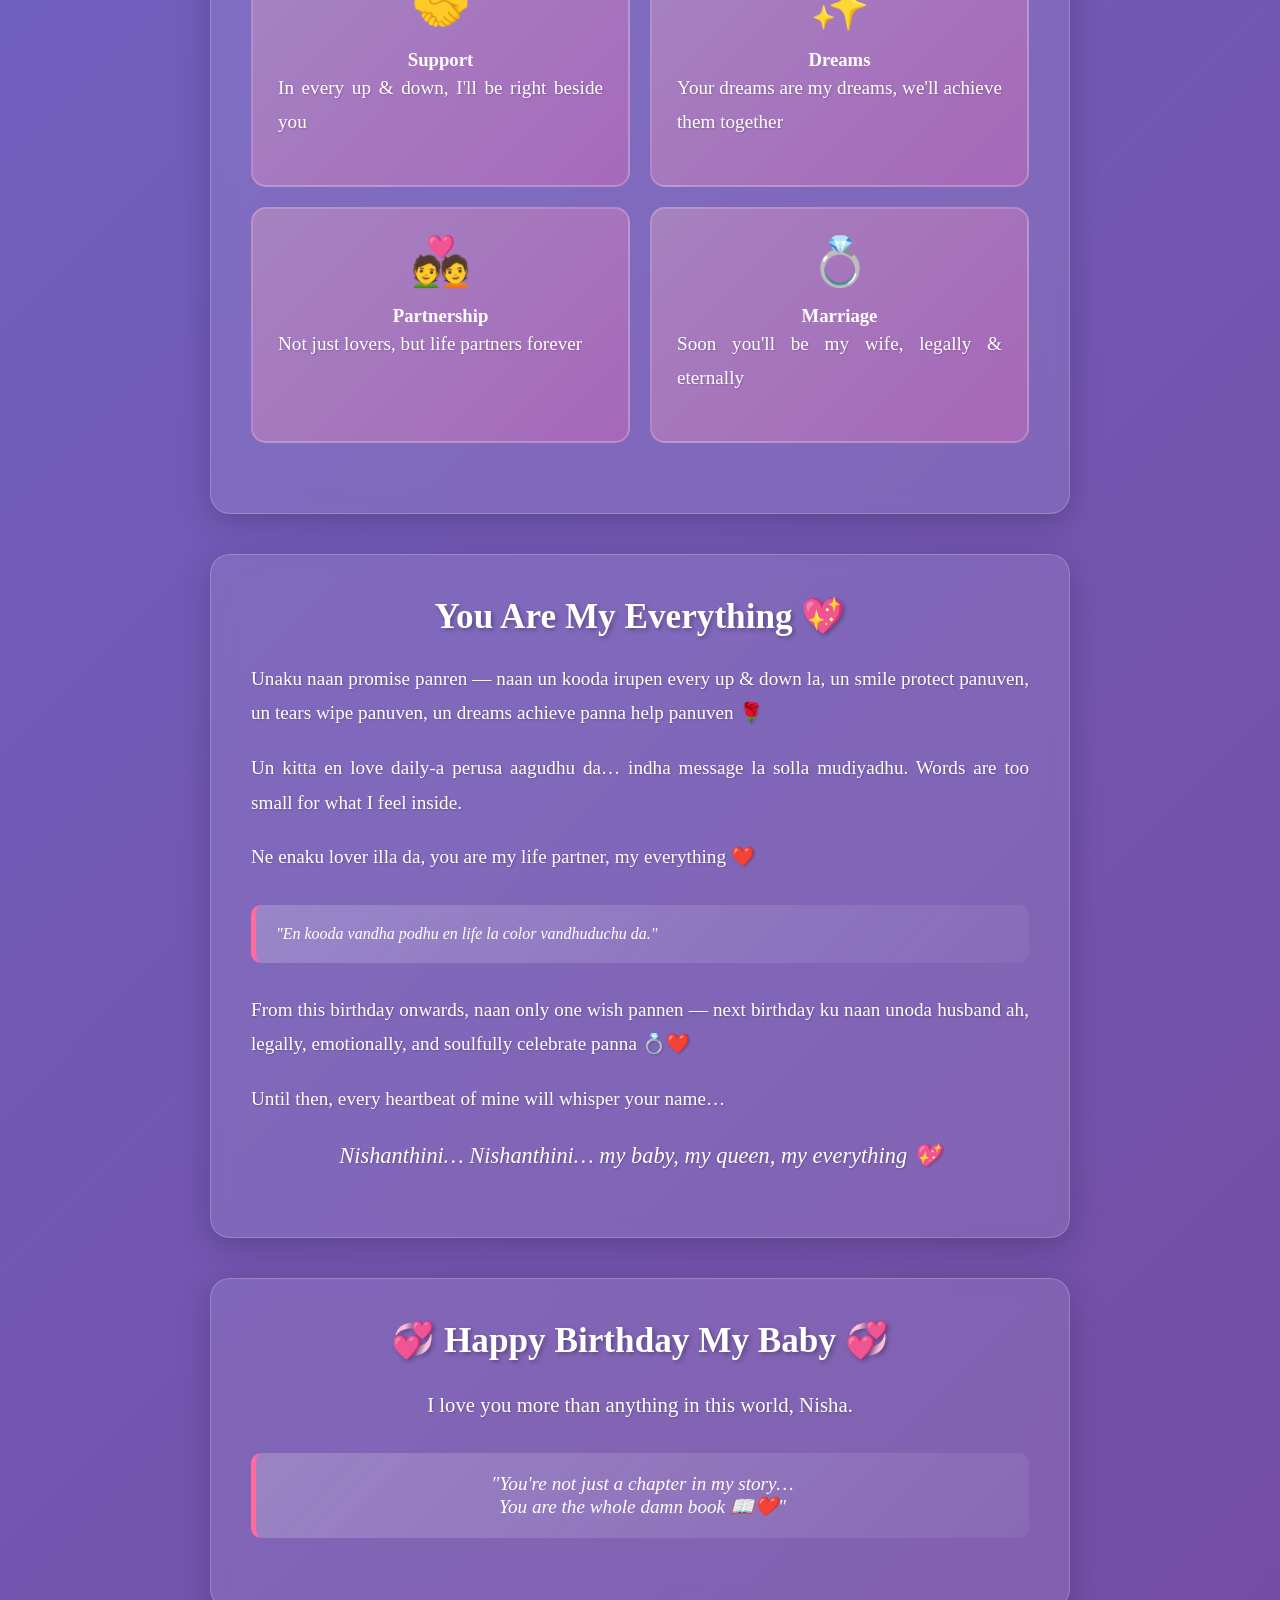
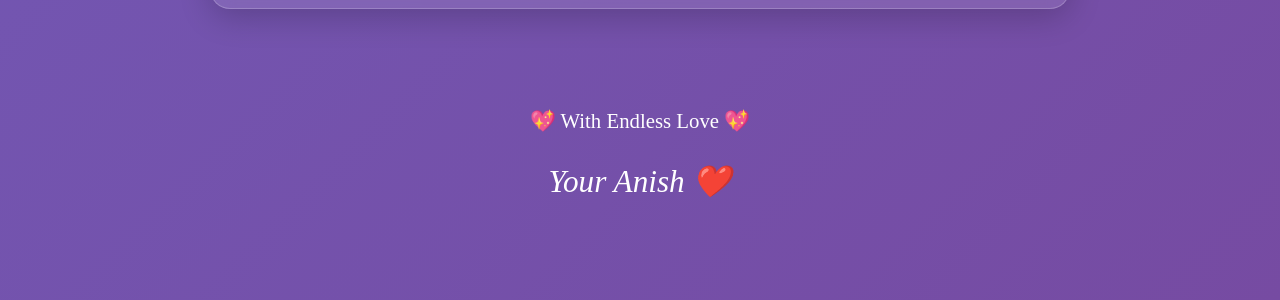
==== commit b9fdcea1: "Add music play overlay - works with browser autoplay restrictions" ====
--- a/index.html
+++ b/index.html
@@ -353,6 +353,73 @@
         @keyframes rotate {
             from { transform: rotate(0deg); }
             to { transform: rotate(360deg); }
+        }
+
+        /* Play Overlay */
+        .play-overlay {
+            position: fixed;
+            top: 0;
+            left: 0;
+            width: 100%;
+            height: 100%;
+            background: rgba(0, 0, 0, 0.7);
+            display: flex;
+            align-items: center;
+            justify-content: center;
+            z-index: 9999;
+            backdrop-filter: blur(5px);
+        }
+
+        .play-overlay.hidden {
+            display: none;
+        }
+
+        .play-overlay-content {
+            text-align: center;
+            animation: slideUp 0.5s ease;
+        }
+
+        @keyframes slideUp {
+            from {
+                transform: translateY(50px);
+                opacity: 0;
+            }
+            to {
+                transform: translateY(0);
+                opacity: 1;
+            }
+        }
+
+        .play-overlay-btn {
+            background: linear-gradient(135deg, #ff6b9d, #c471ed);
+            border: none;
+            padding: 30px 60px;
+            border-radius: 50px;
+            font-size: 2em;
+            color: white;
+            cursor: pointer;
+            box-shadow: 0 10px 30px rgba(255, 107, 157, 0.6);
+            transition: all 0.3s ease;
+            margin: 20px;
+            font-weight: bold;
+        }
+
+        .play-overlay-btn:hover {
+            transform: scale(1.1);
+            box-shadow: 0 15px 40px rgba(255, 107, 157, 0.8);
+        }
+
+        .play-overlay h2 {
+            color: white;
+            font-size: 2.5em;
+            margin-bottom: 30px;
+            text-shadow: 2px 2px 4px rgba(0,0,0,0.5);
+        }
+
+        .play-overlay p {
+            color: rgba(255, 255, 255, 0.9);
+            font-size: 1.3em;
+            margin-bottom: 40px;
         }
 
         /* Voice Message Styles */
@@ -695,6 +762,15 @@
     <!-- Music Button (Optional) -->
     <button class="music-button" id="musicBtn" title="Play/Pause Music">🎵</button>
 
+    <!-- Play Music Overlay -->
+    <div class="play-overlay" id="playOverlay">
+        <div class="play-overlay-content">
+            <h2>🎵 Music Ready 🎵</h2>
+            <p>Click to play background music</p>
+            <button class="play-overlay-btn" id="playOverlayBtn">▶️ Play Music</button>
+        </div>
+    </div>
+
     <script>
         // Floating Hearts Animation
         function createHeart() {
@@ -741,33 +817,39 @@
 
         // Music Button (You can add audio file)
         const musicBtn = document.getElementById('musicBtn');
+        const playOverlay = document.getElementById('playOverlay');
+        const playOverlayBtn = document.getElementById('playOverlayBtn');
         let isPlaying = false;
         let audioInstance = new Audio('./assets/music.mp3');
         
         audioInstance.loop = true; // Loop the music
         audioInstance.volume = 0.5; // Set volume to 50%
         
-        // Auto-play music when page loads with multiple triggers
+        // Function to start music
         function startMusic() {
             const playPromise = audioInstance.play();
             if (playPromise !== undefined) {
                 playPromise.then(() => {
                     isPlaying = true;
                     musicBtn.classList.add('playing');
+                    playOverlay.classList.add('hidden');
                 }).catch(error => {
-                    console.log('Auto-play prevented:', error);
+                    console.log('Play error:', error);
                 });
             }
         }
         
-        // Try to play immediately
-        window.addEventListener('load', startMusic);
-        document.addEventListener('click', startMusic, { once: true });
-        document.addEventListener('touchstart', startMusic, { once: true });
+        // Play overlay button
+        playOverlayBtn.addEventListener('click', startMusic);
         
-        // Fallback: Try after a short delay
-        setTimeout(startMusic, 1000);
-
+        // Also allow click anywhere on overlay to start music
+        playOverlay.addEventListener('click', (e) => {
+            if (e.target === playOverlay) {
+                startMusic();
+            }
+        });
+
+        // Music button toggle
         musicBtn.addEventListener('click', () => {
             isPlaying = !isPlaying;
             musicBtn.classList.toggle('playing');
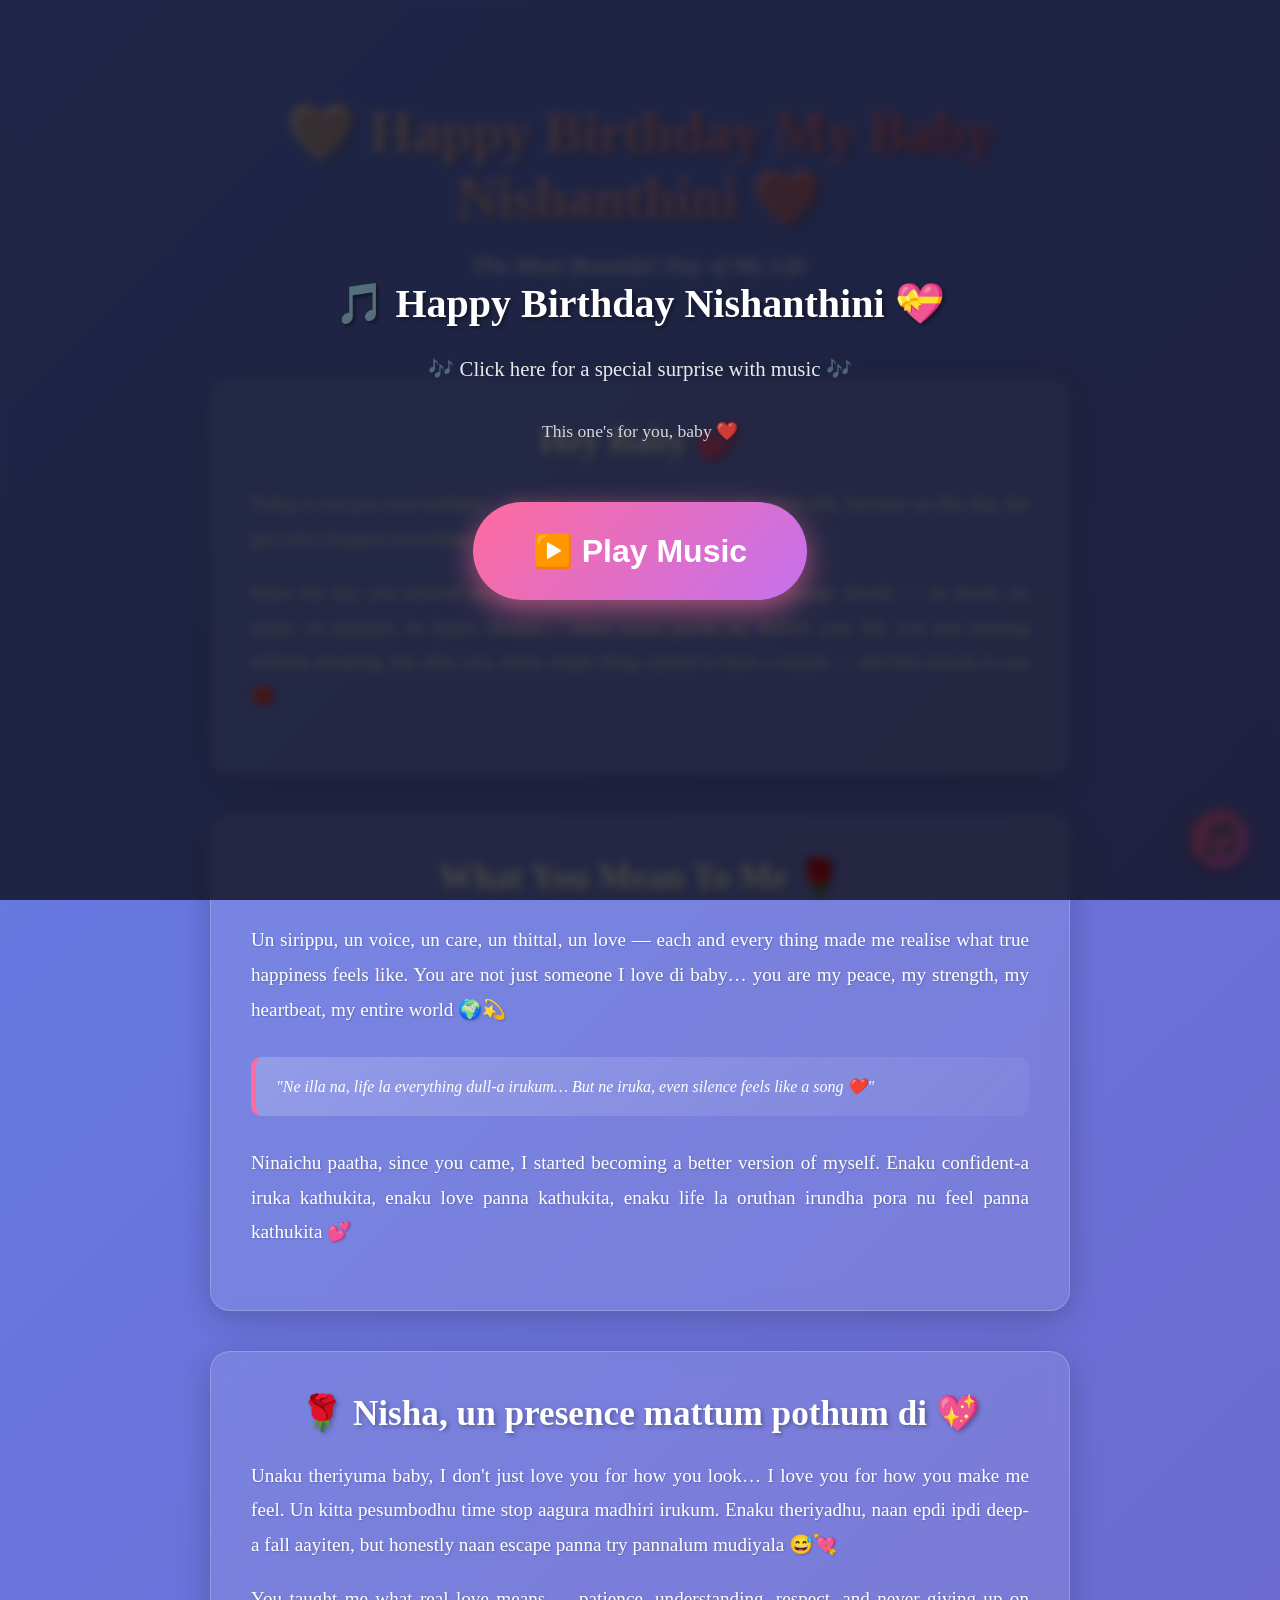
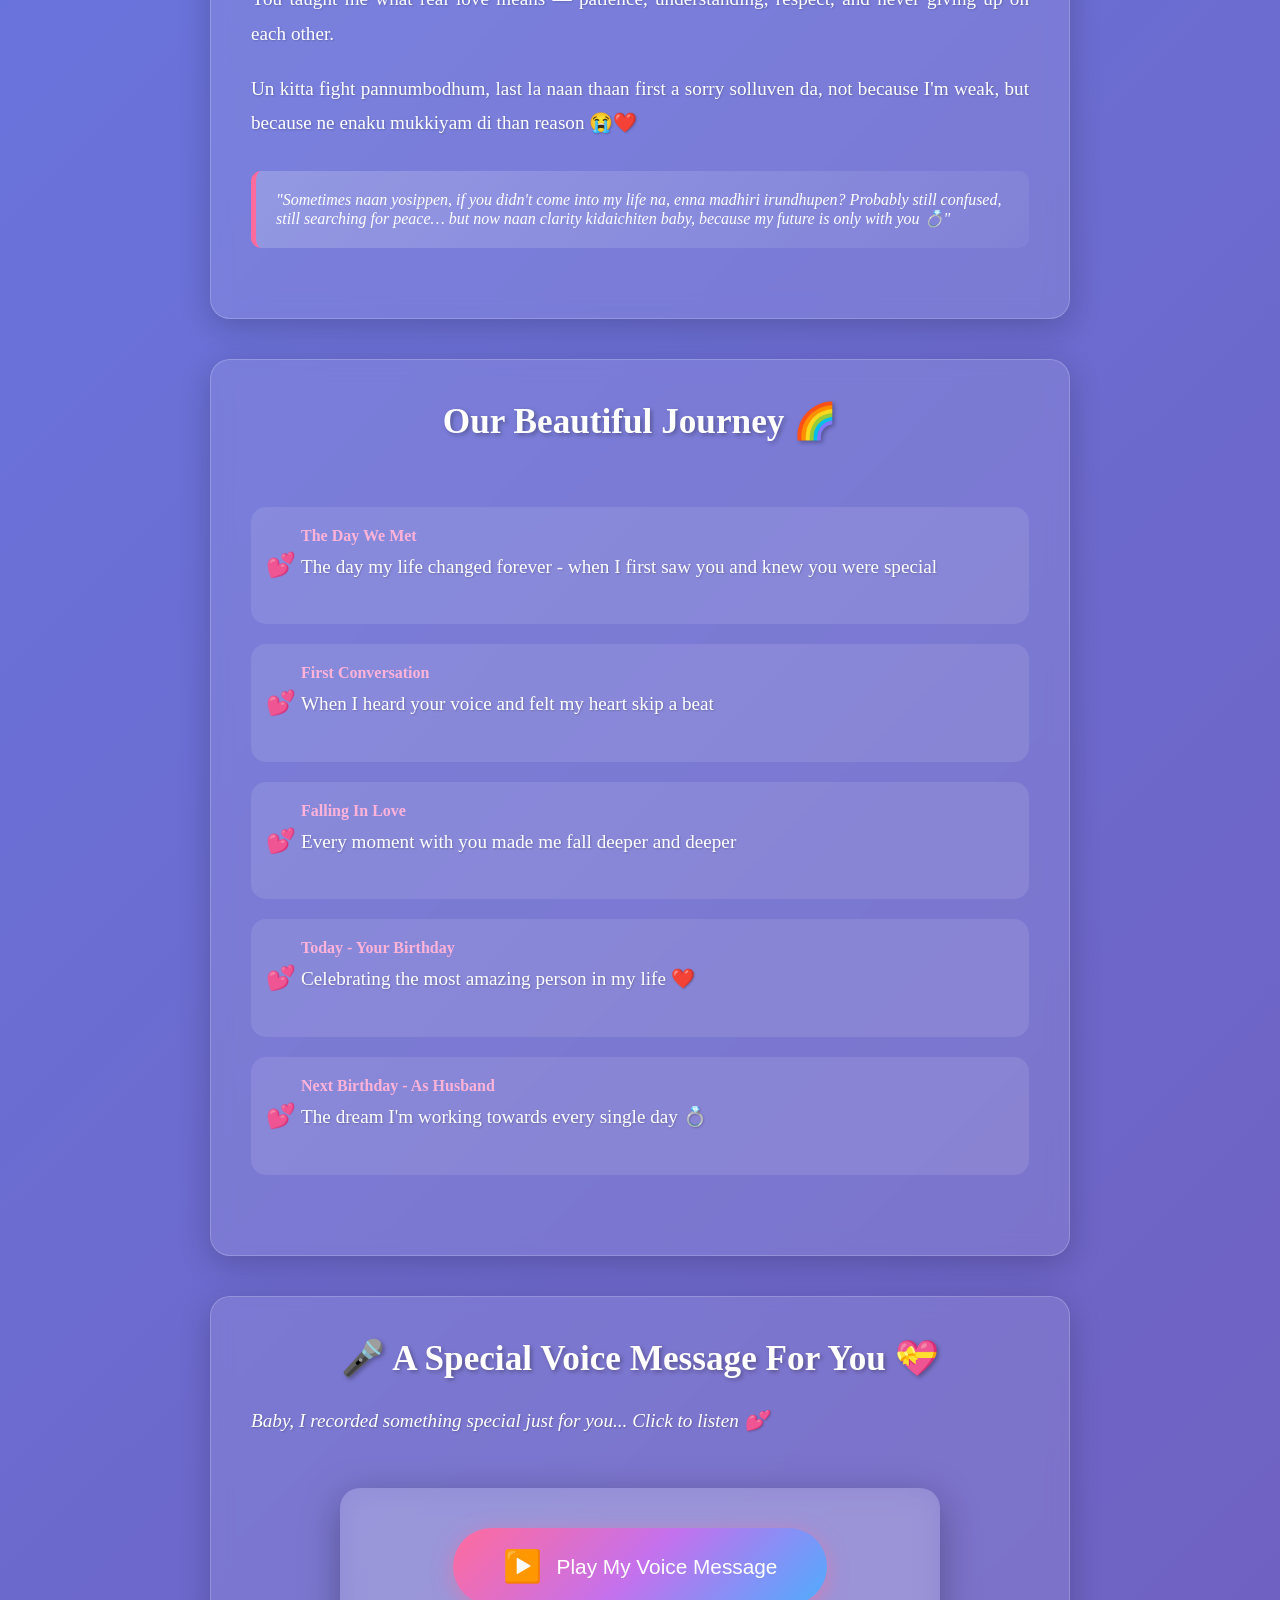
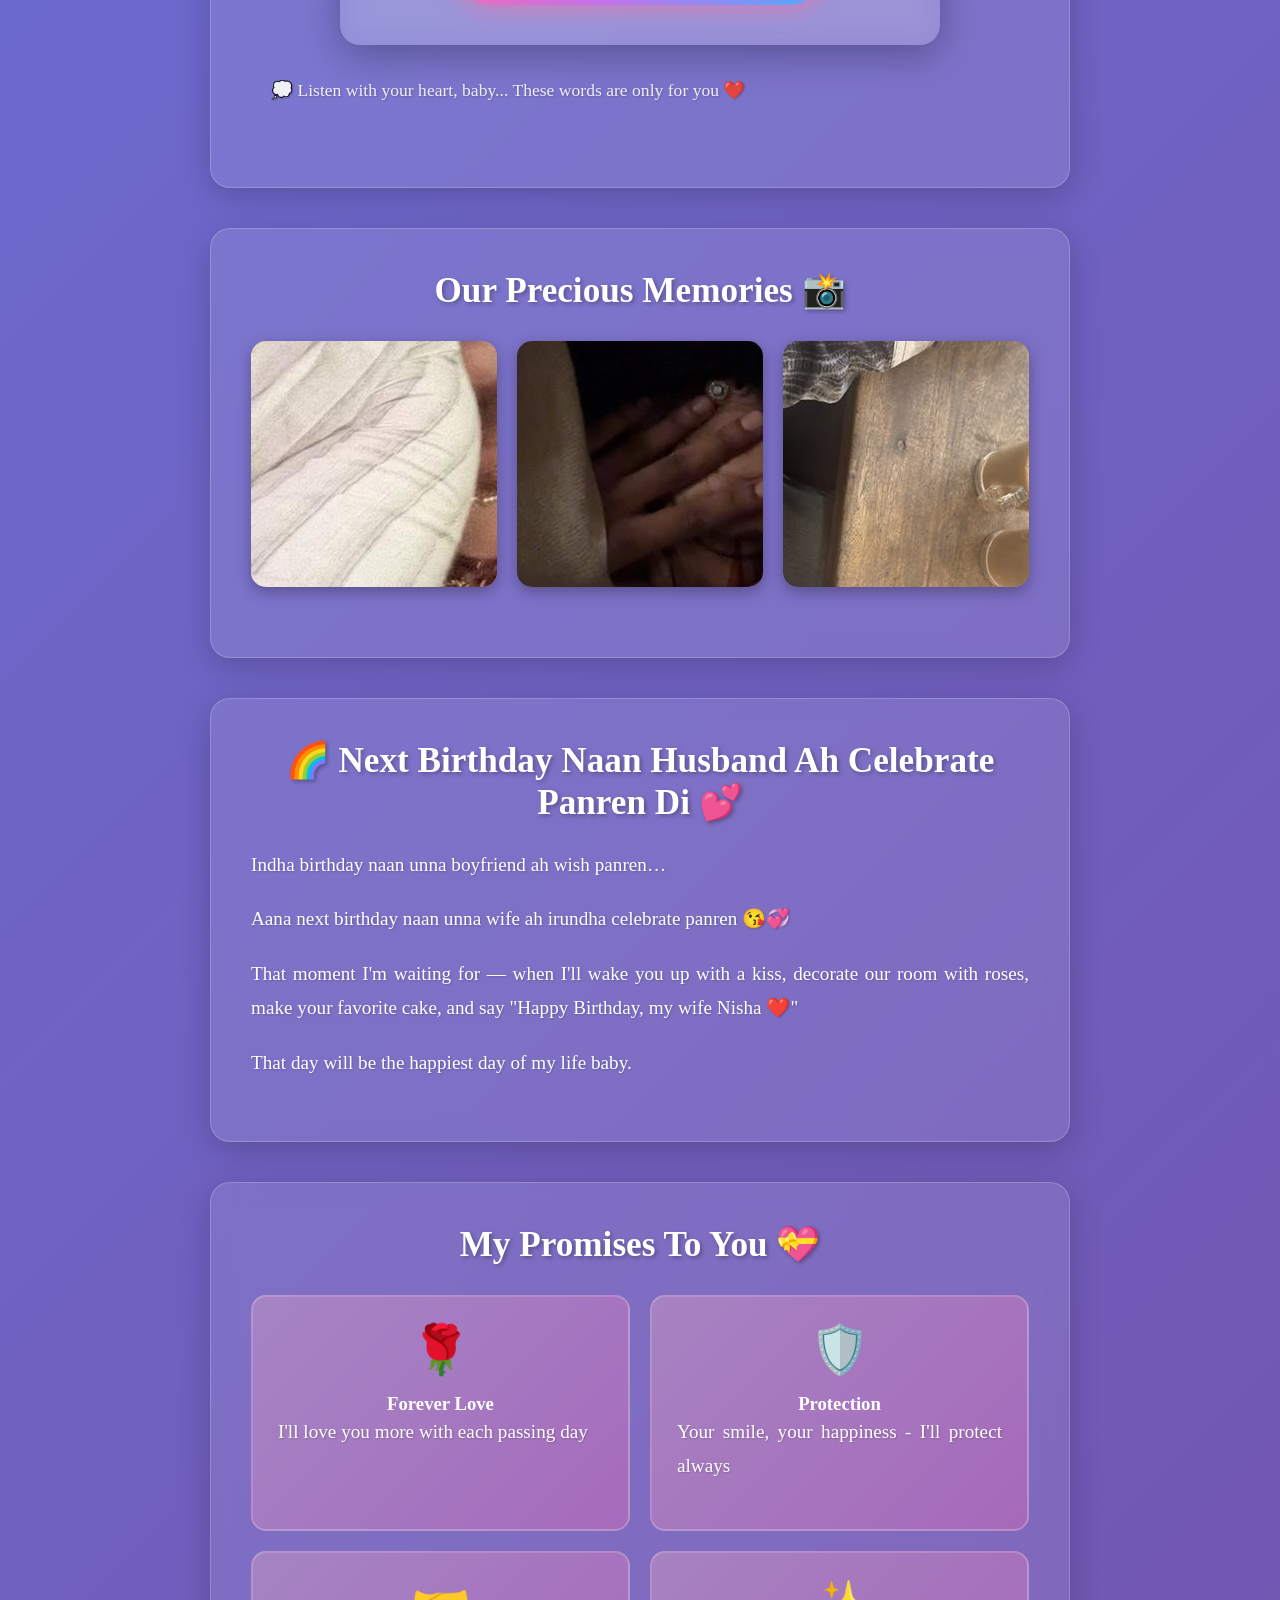
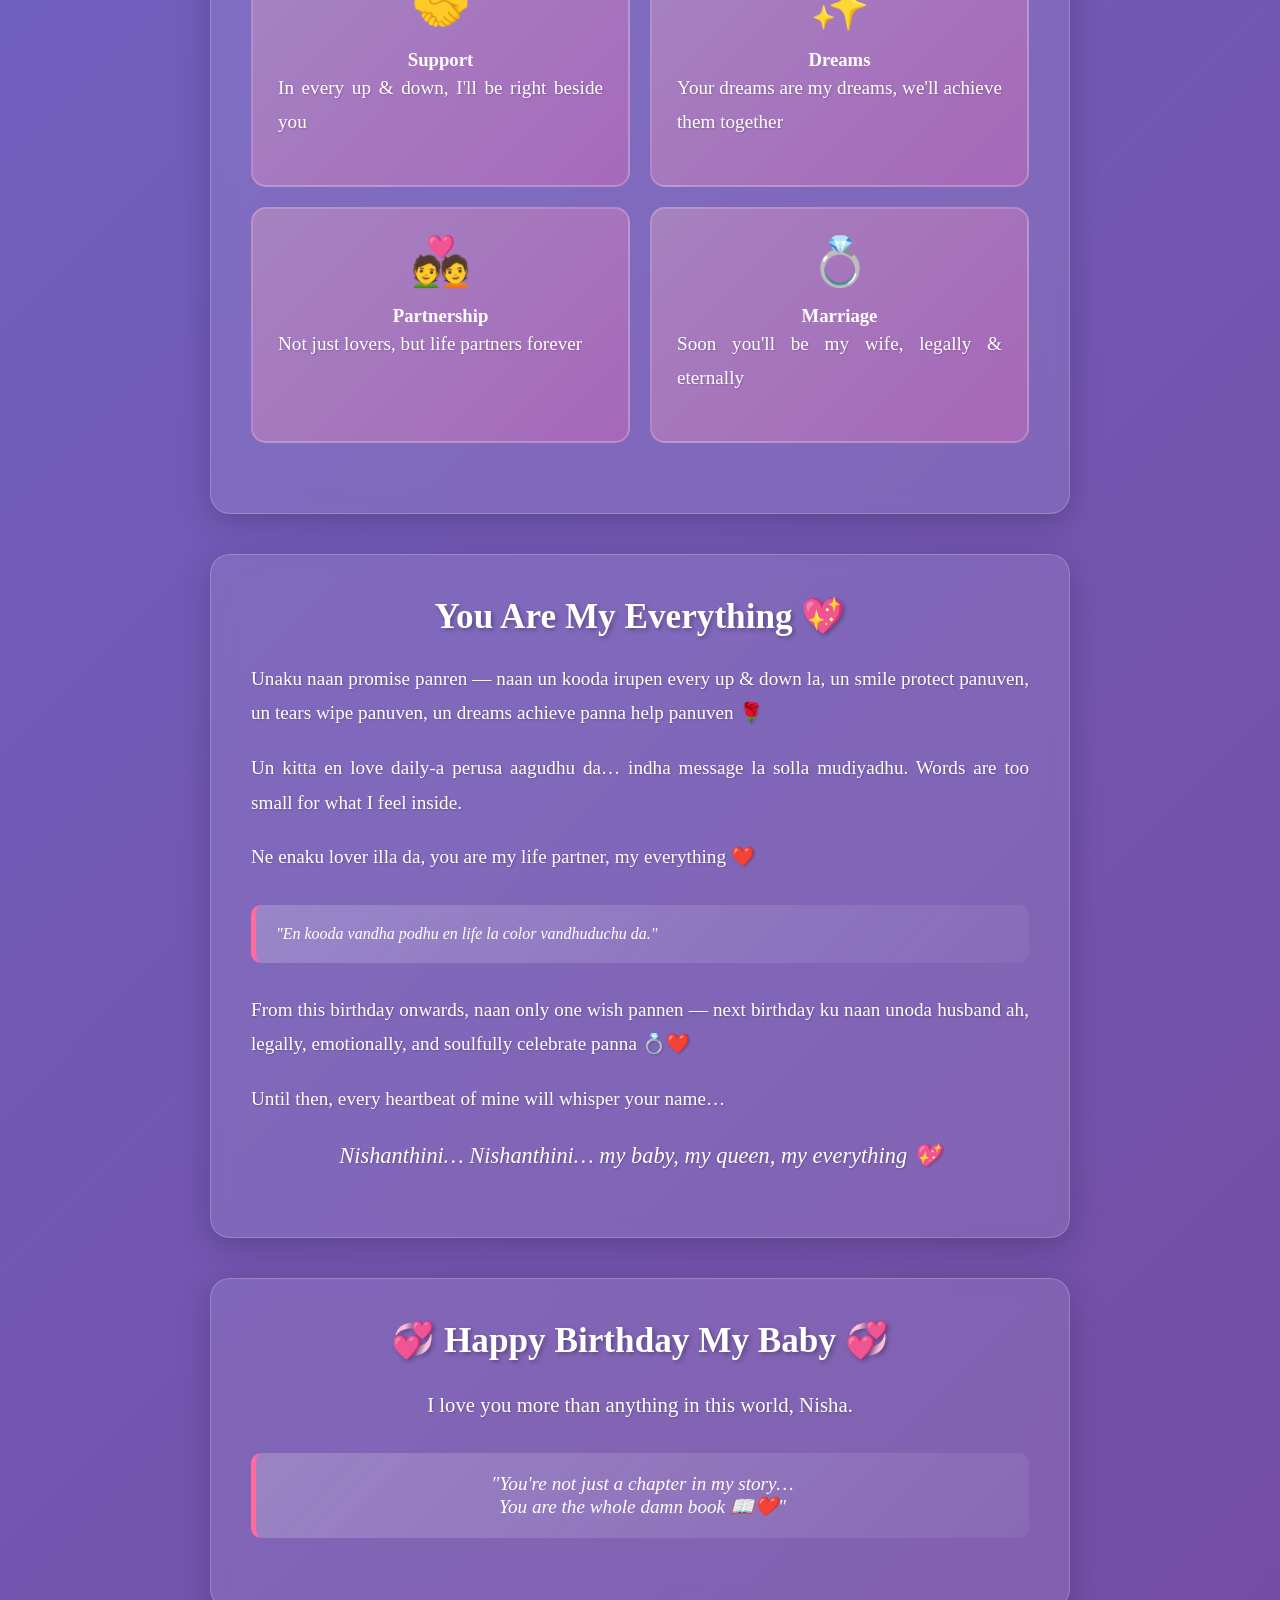
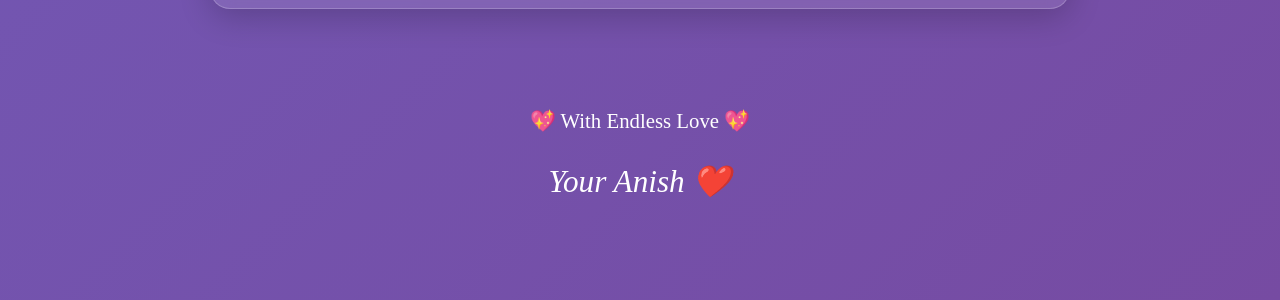
==== commit 1fb8b9b5: "Fix spelling and add romantic context to music overlay" ====
--- a/index.html
+++ b/index.html
@@ -765,8 +765,9 @@
     <!-- Play Music Overlay -->
     <div class="play-overlay" id="playOverlay">
         <div class="play-overlay-content">
-            <h2>🎵 Music Ready 🎵</h2>
-            <p>Click to play background music</p>
+            <h2>🎵 Happy Birthday Nishanthini 💝</h2>
+            <p>🎶 Click here for a special surprise with music 🎶</p>
+            <p style="font-size: 1.1em; margin-top: 20px; color: rgba(255,255,255,0.8);">This one's for you, baby ❤️</p>
             <button class="play-overlay-btn" id="playOverlayBtn">▶️ Play Music</button>
         </div>
     </div>
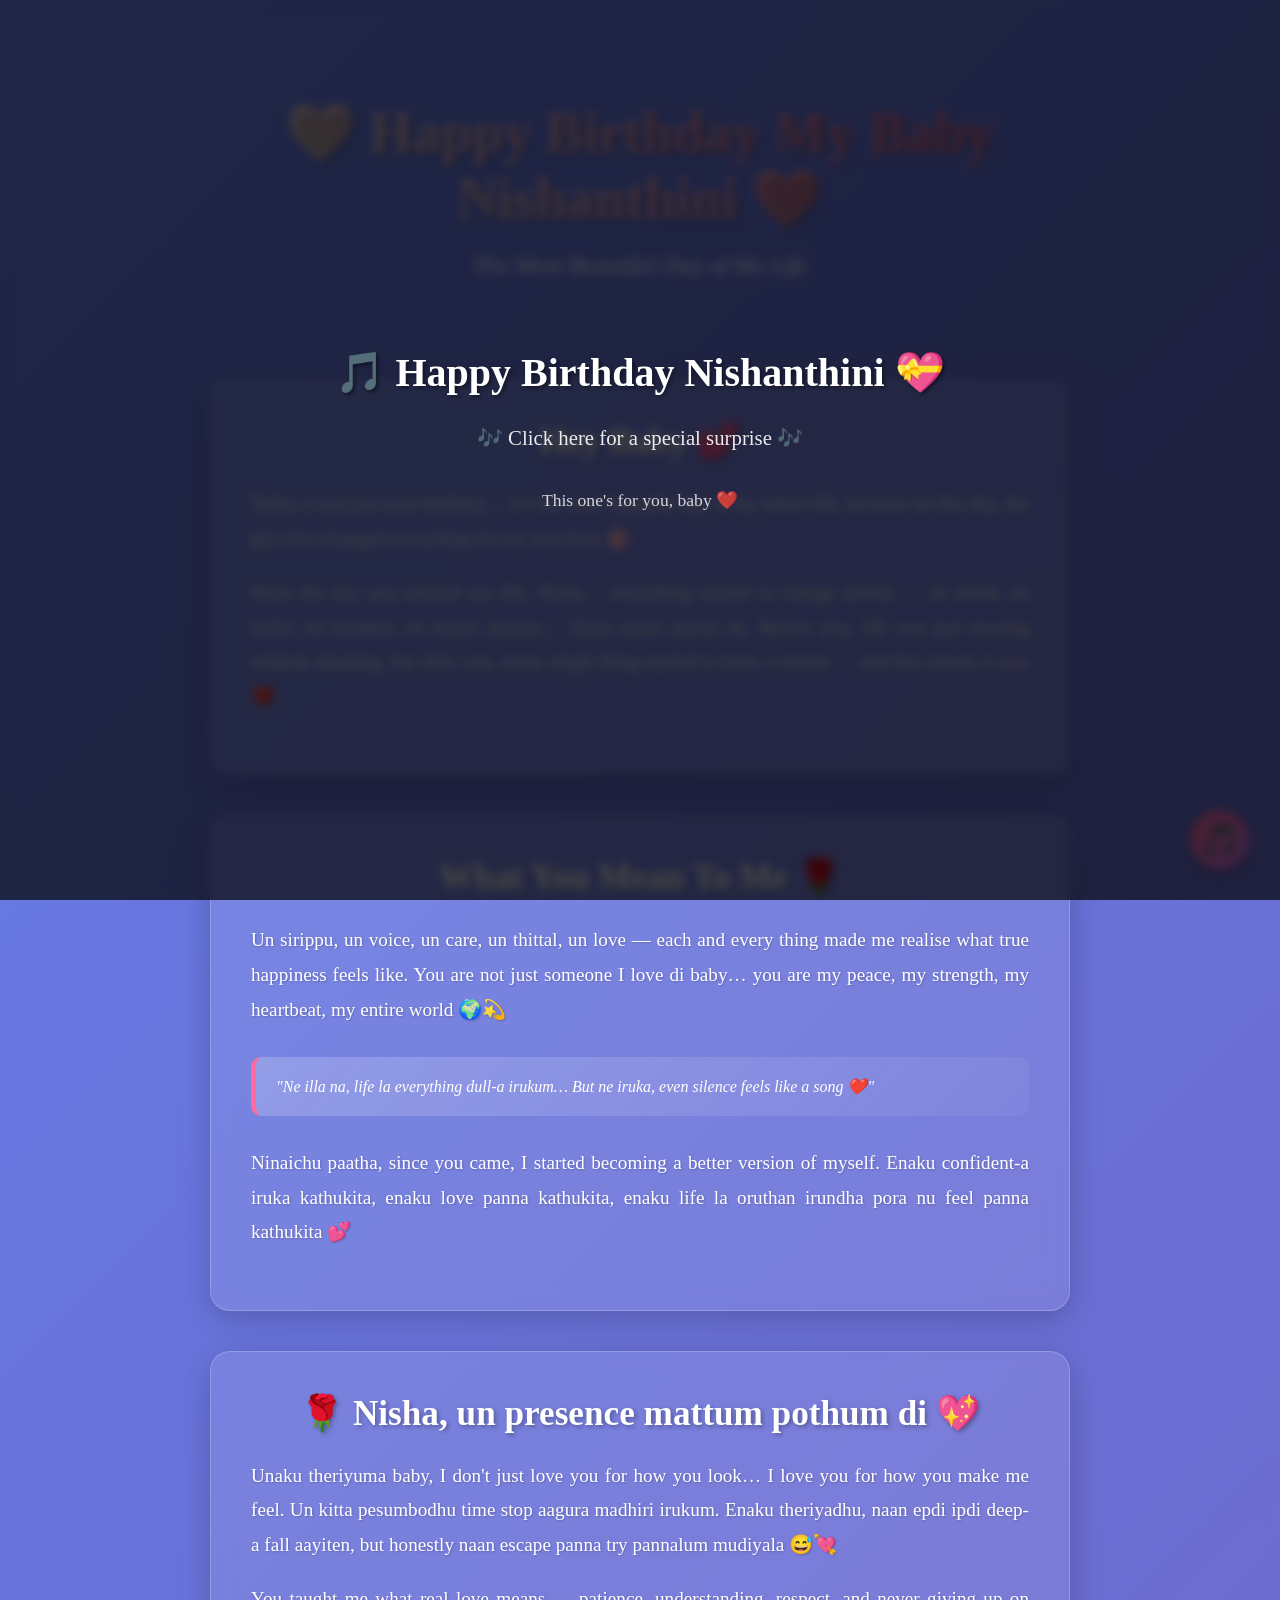
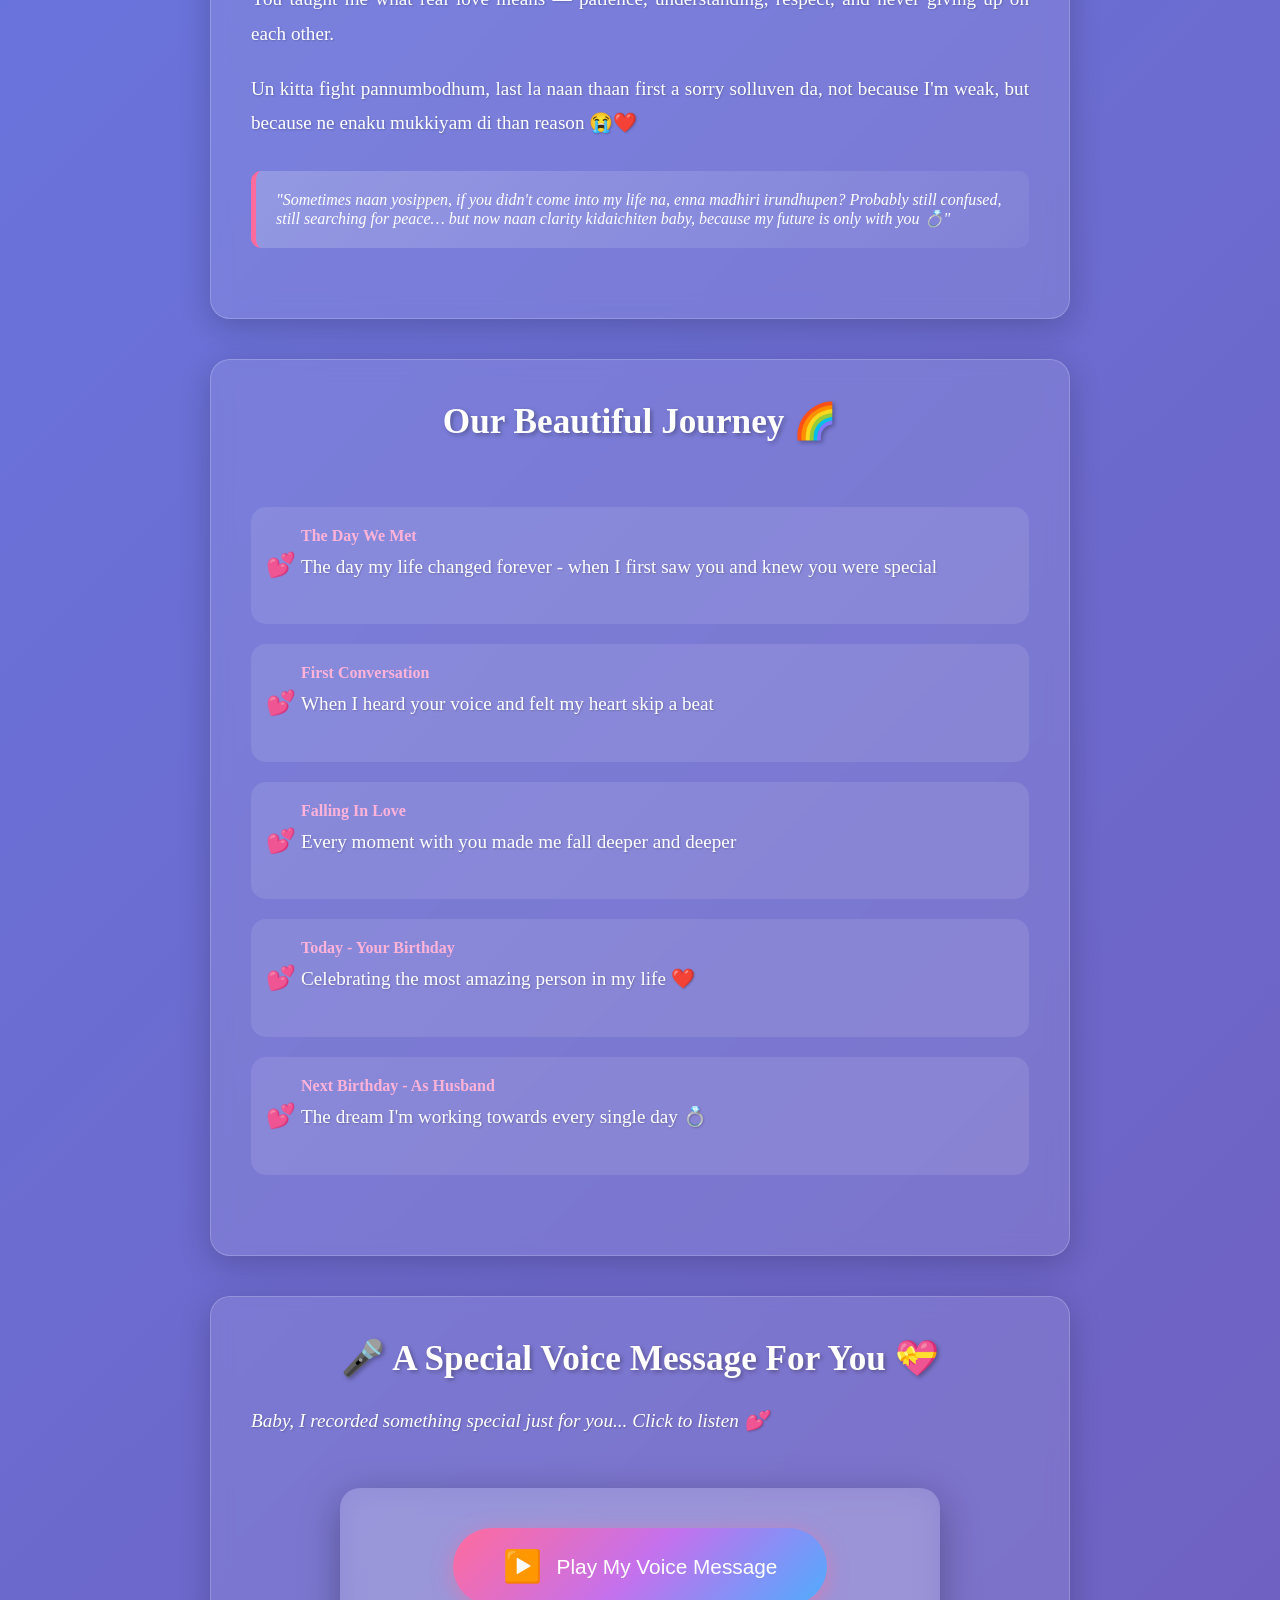
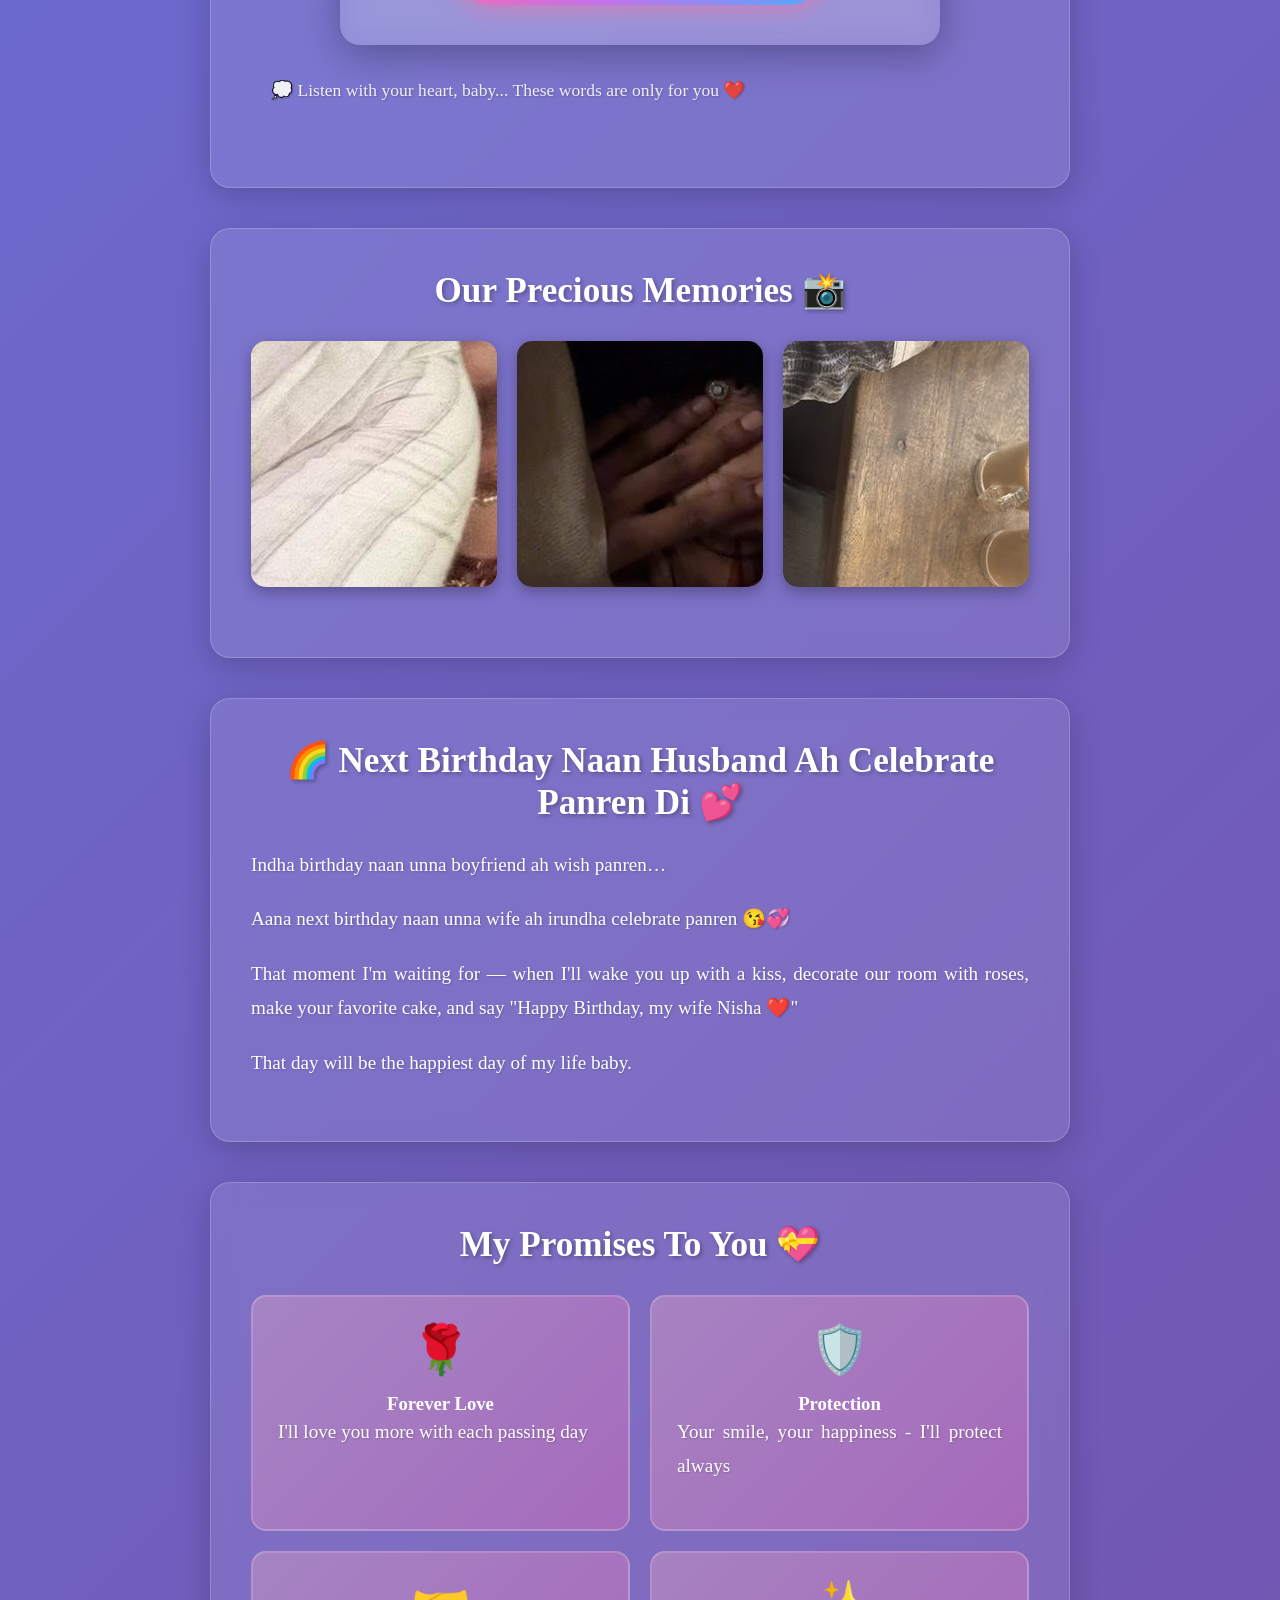
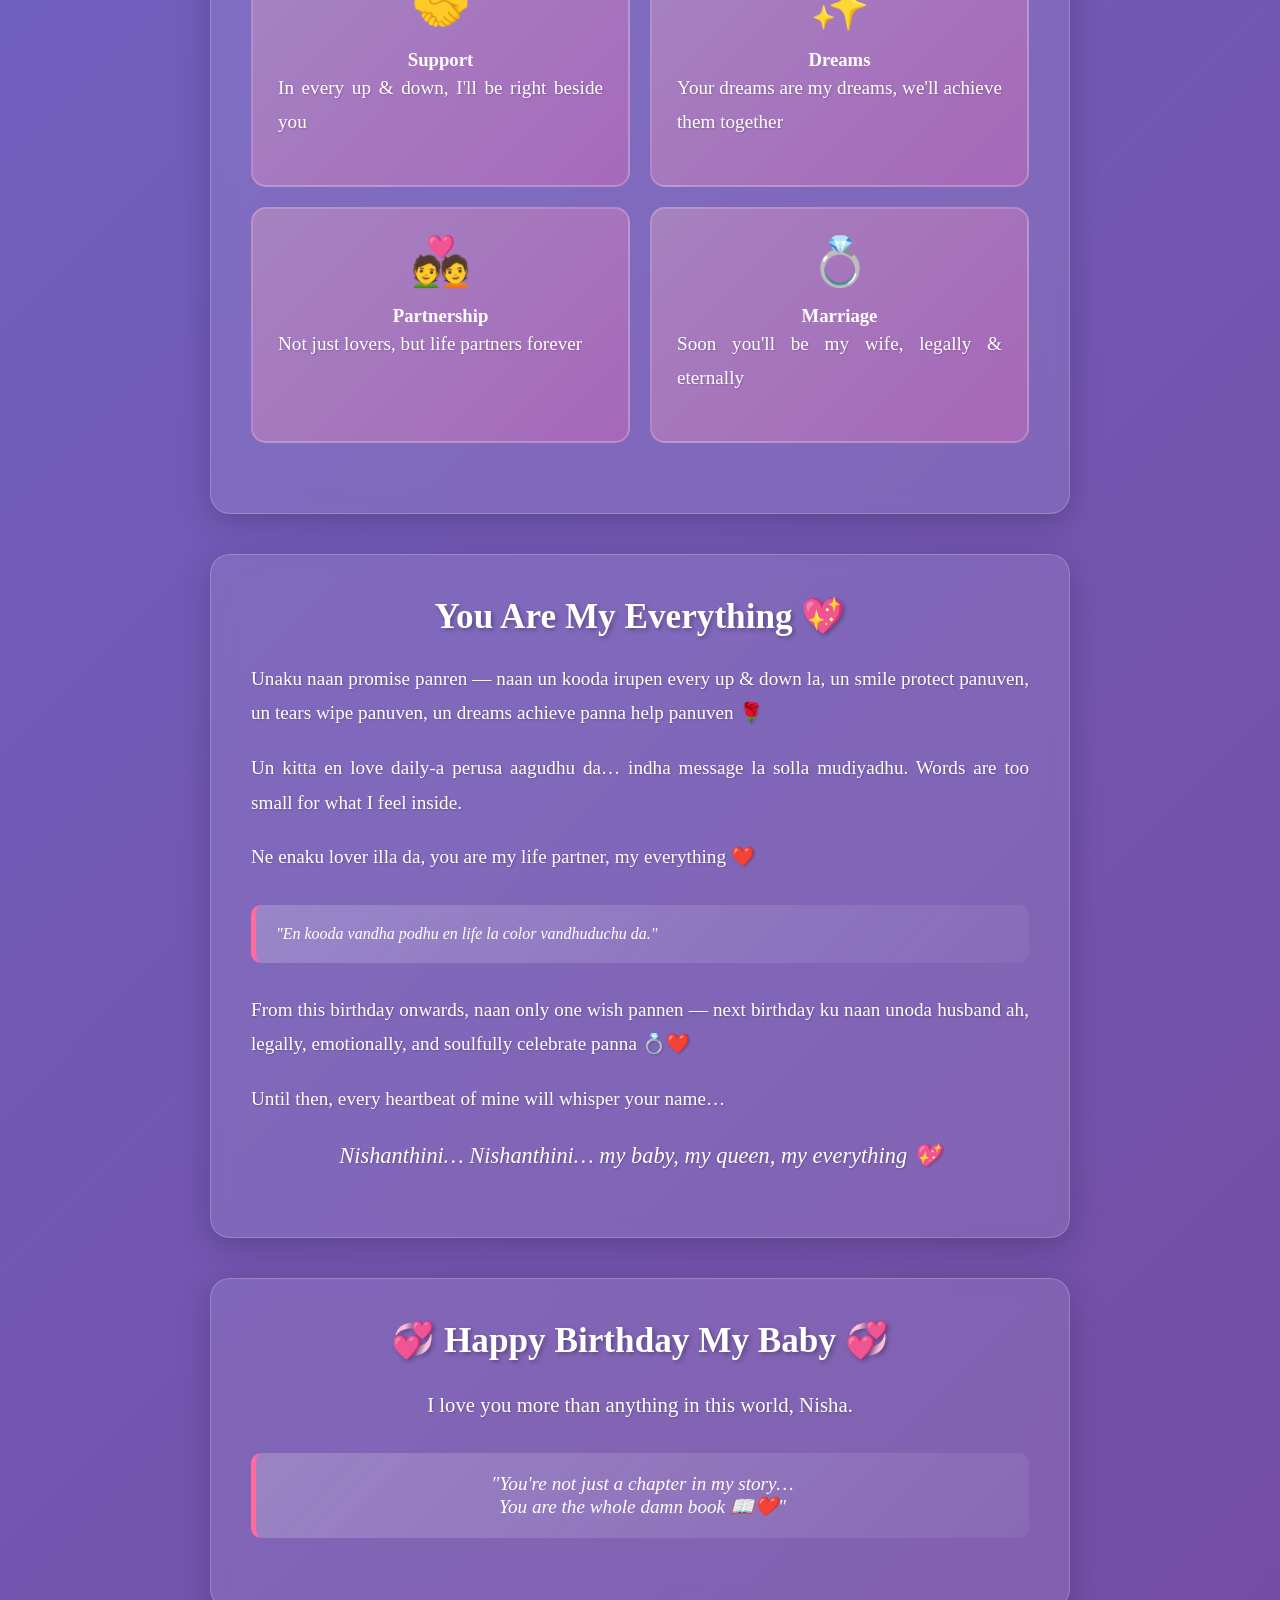
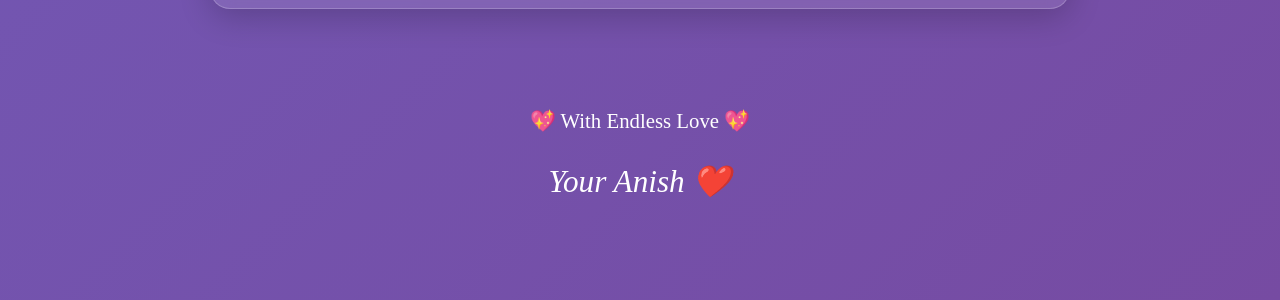
==== commit b27f4535: "Fix spelling and add romantic context to music overlay" ====
--- a/index.html
+++ b/index.html
@@ -766,9 +766,8 @@
     <div class="play-overlay" id="playOverlay">
         <div class="play-overlay-content">
             <h2>🎵 Happy Birthday Nishanthini 💝</h2>
-            <p>🎶 Click here for a special surprise with music 🎶</p>
+            <p>🎶 Click here for a special surprise 🎶</p>
             <p style="font-size: 1.1em; margin-top: 20px; color: rgba(255,255,255,0.8);">This one's for you, baby ❤️</p>
-            <button class="play-overlay-btn" id="playOverlayBtn">▶️ Play Music</button>
         </div>
     </div>
 
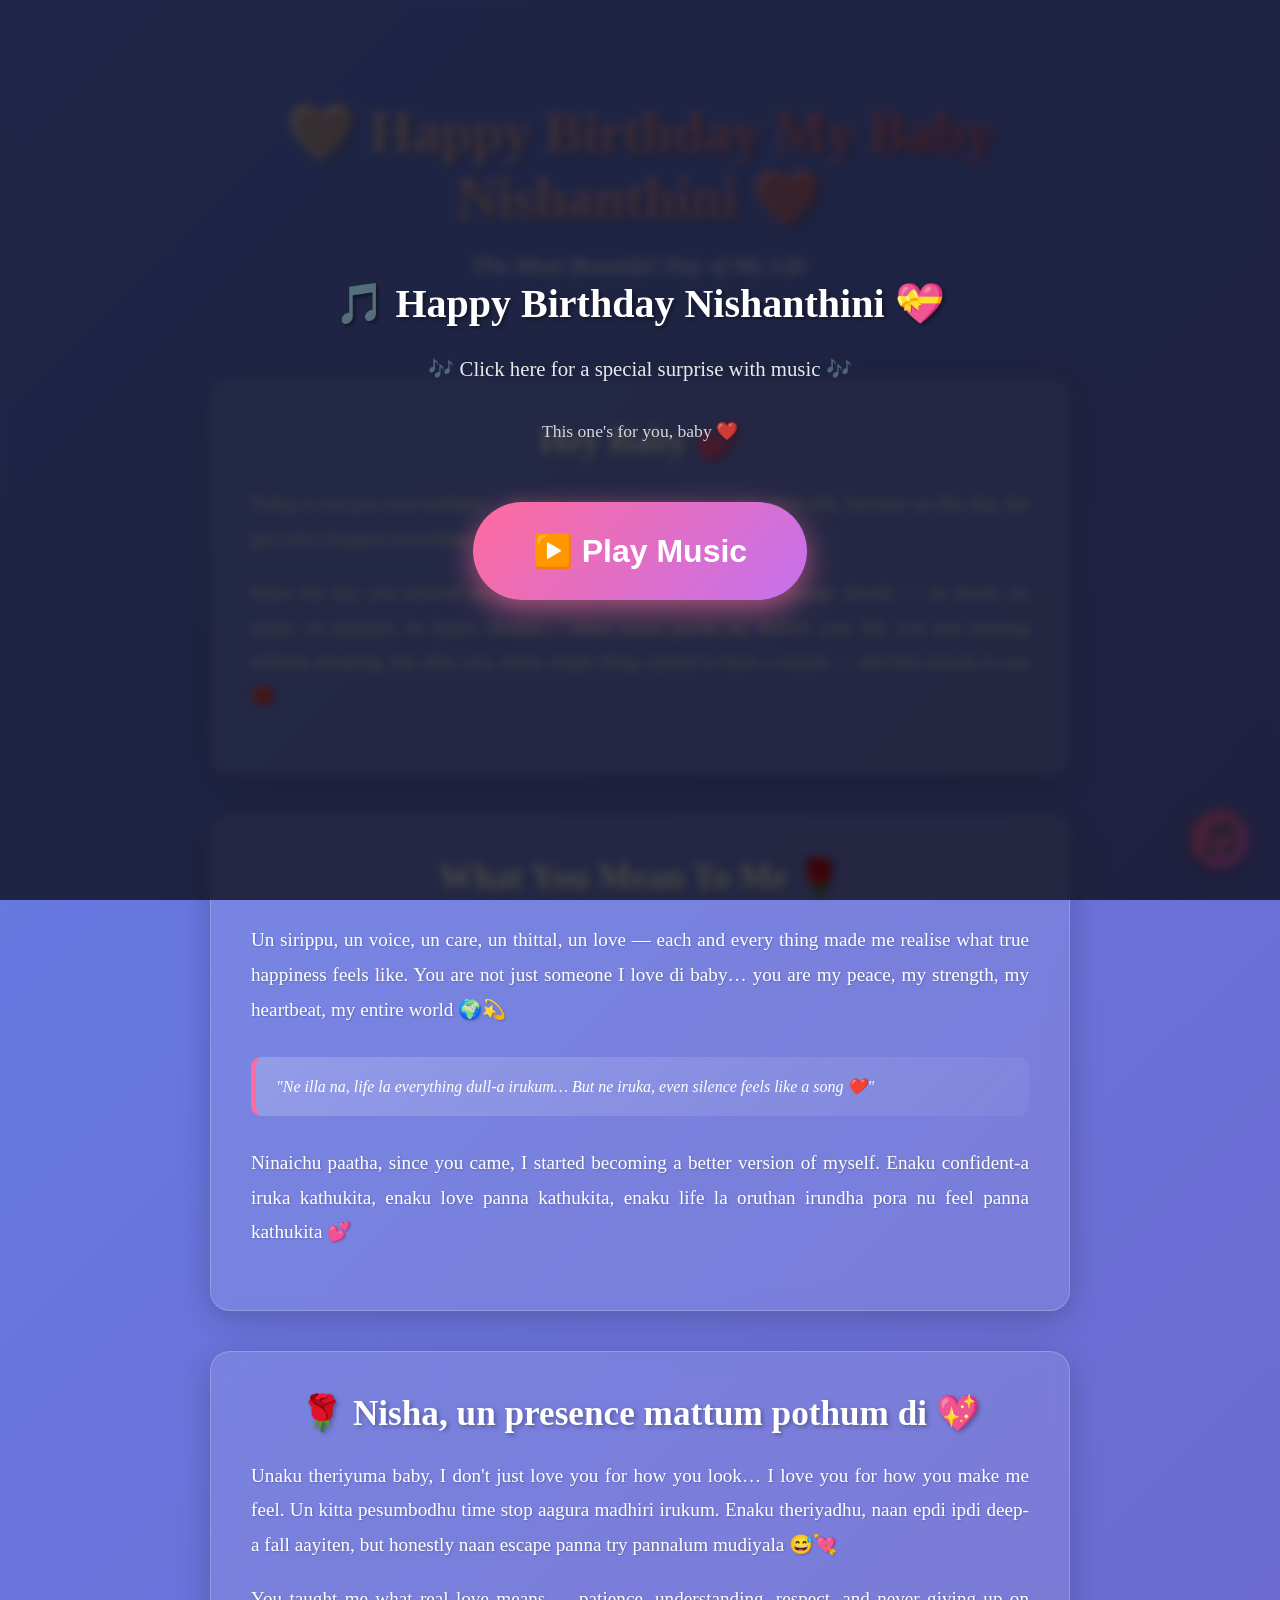
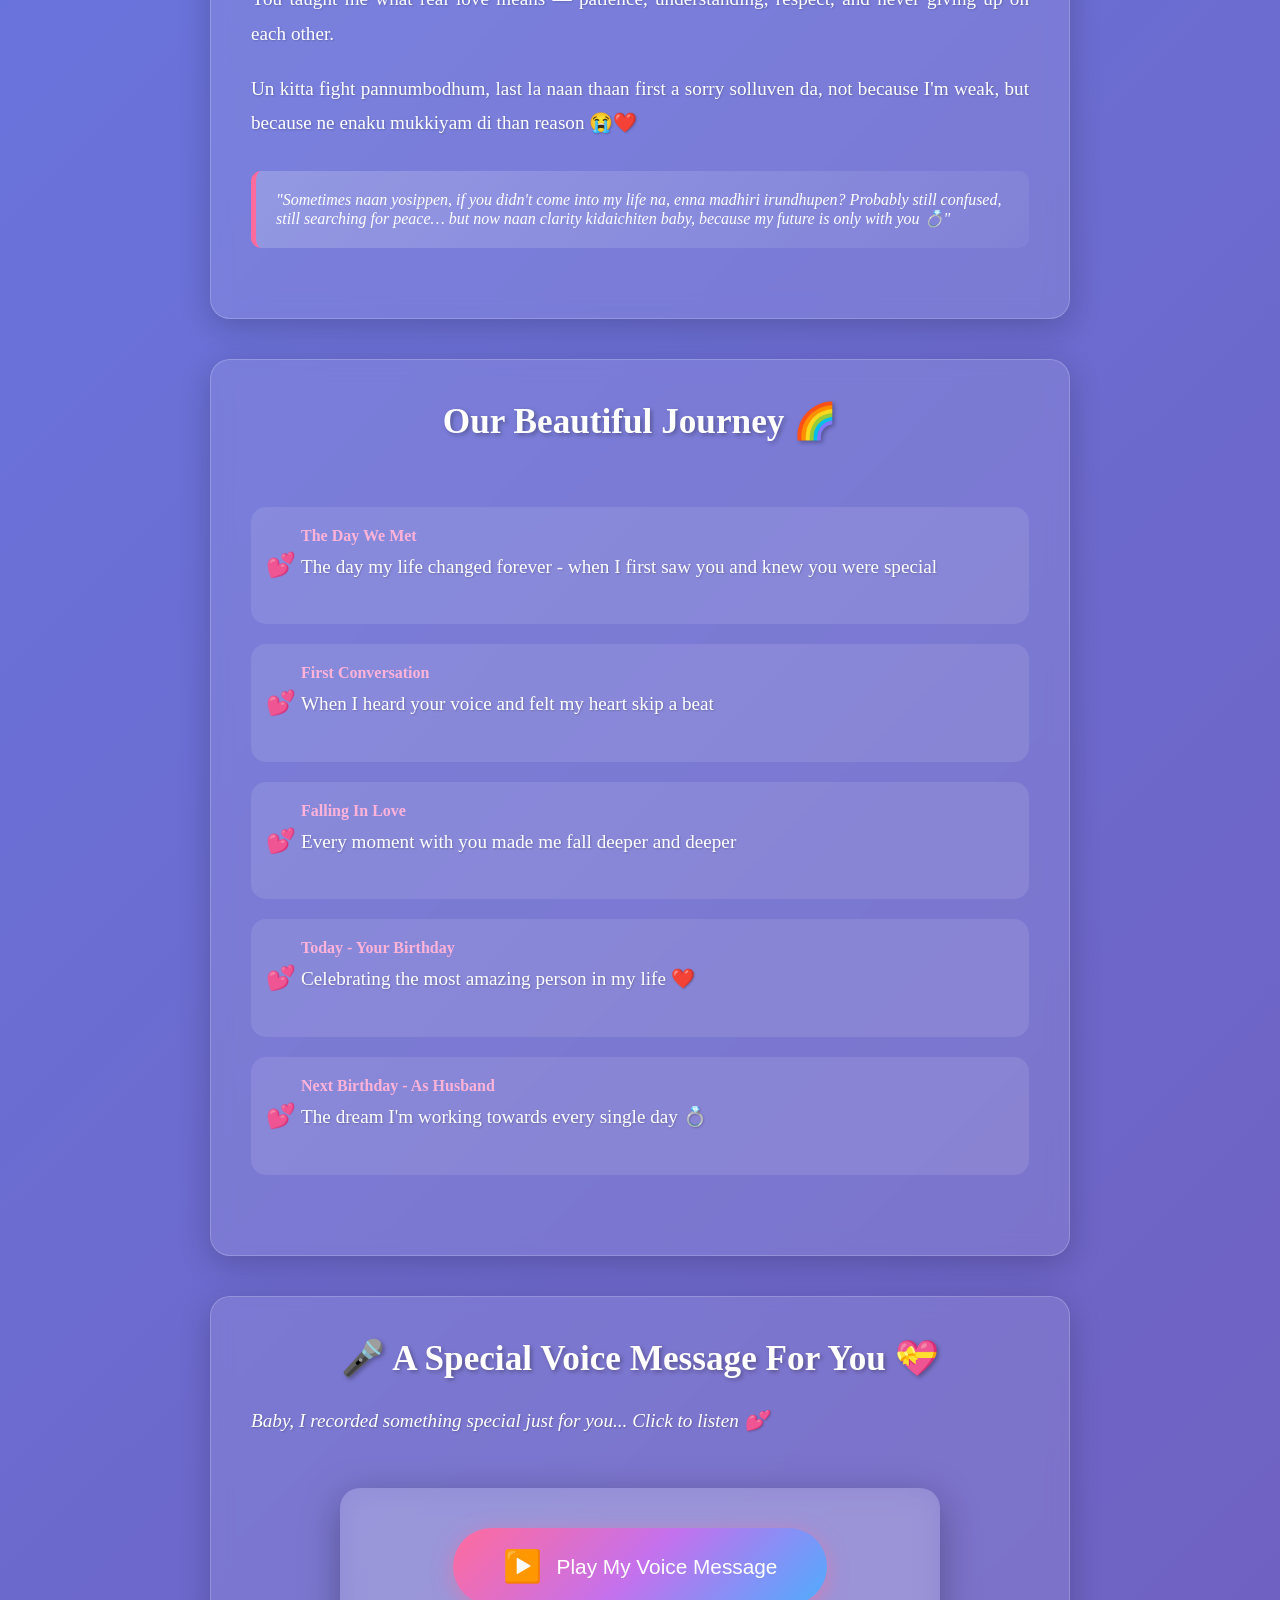
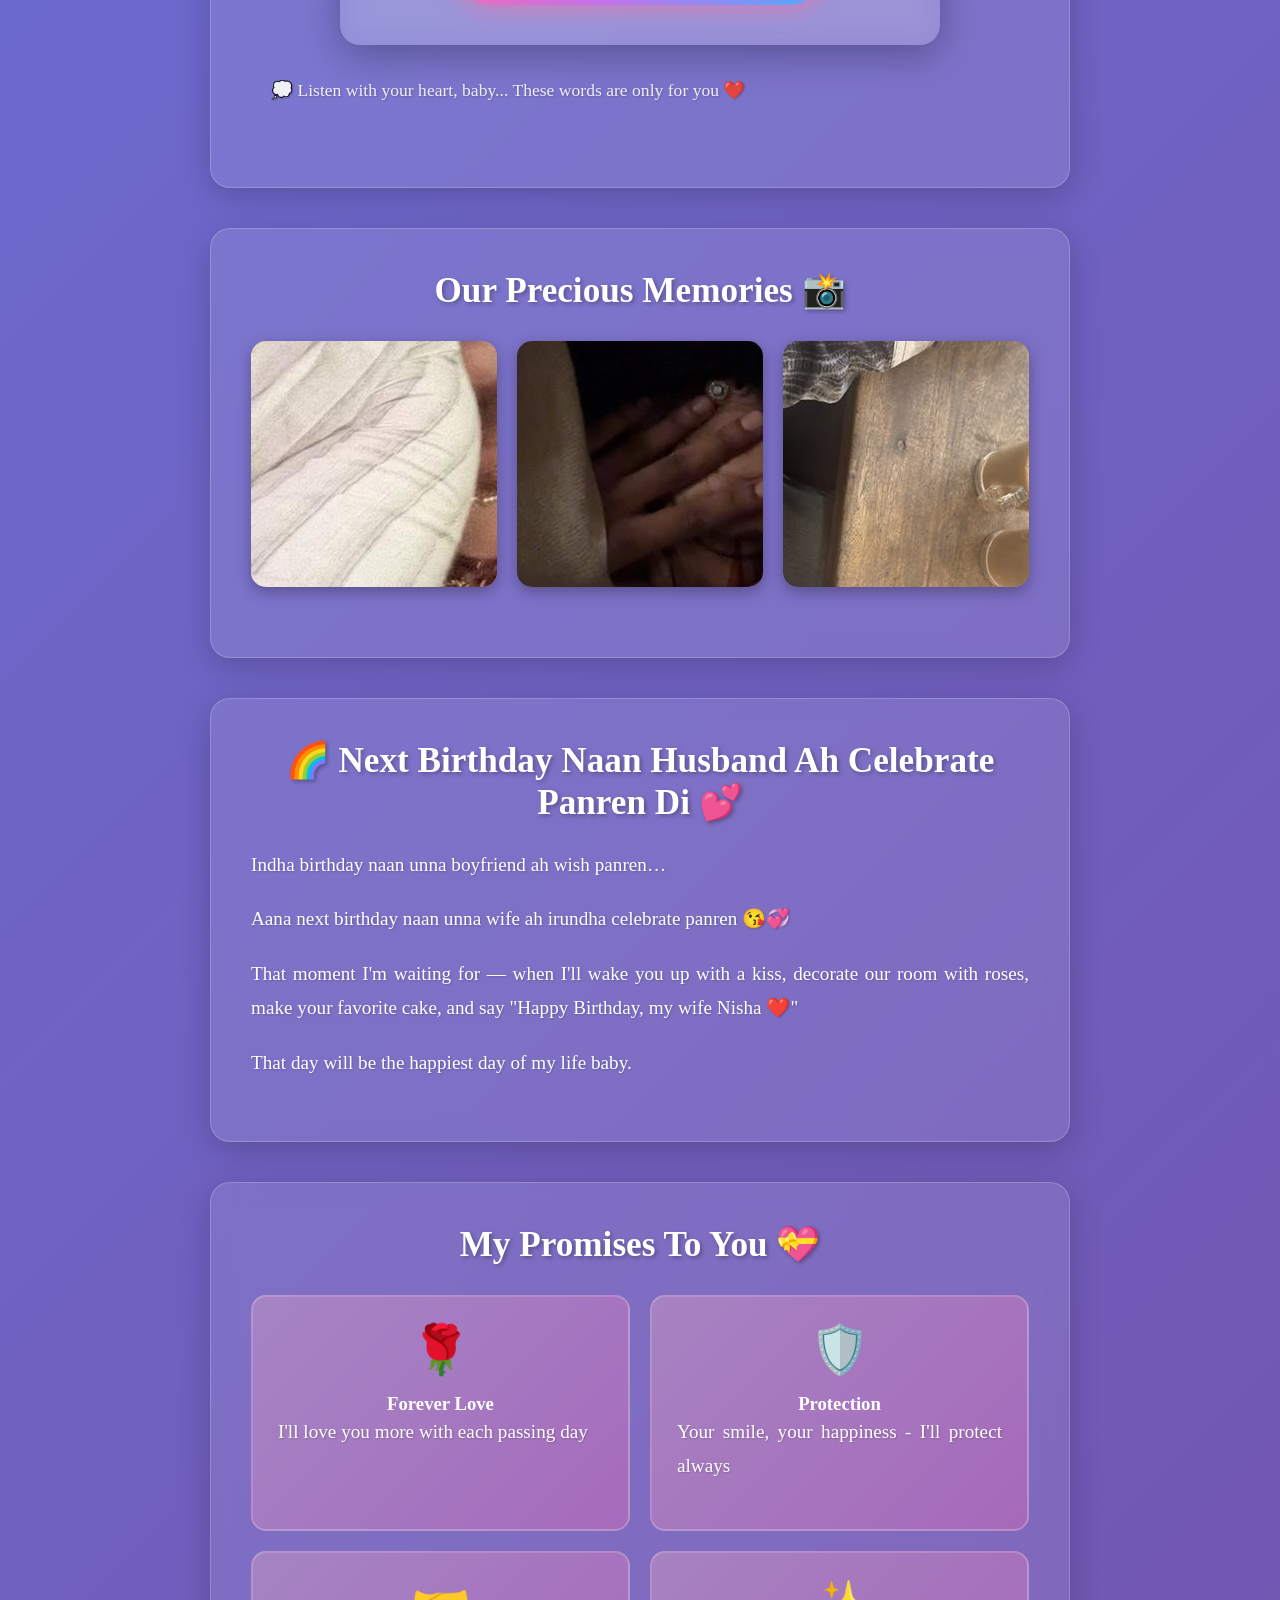
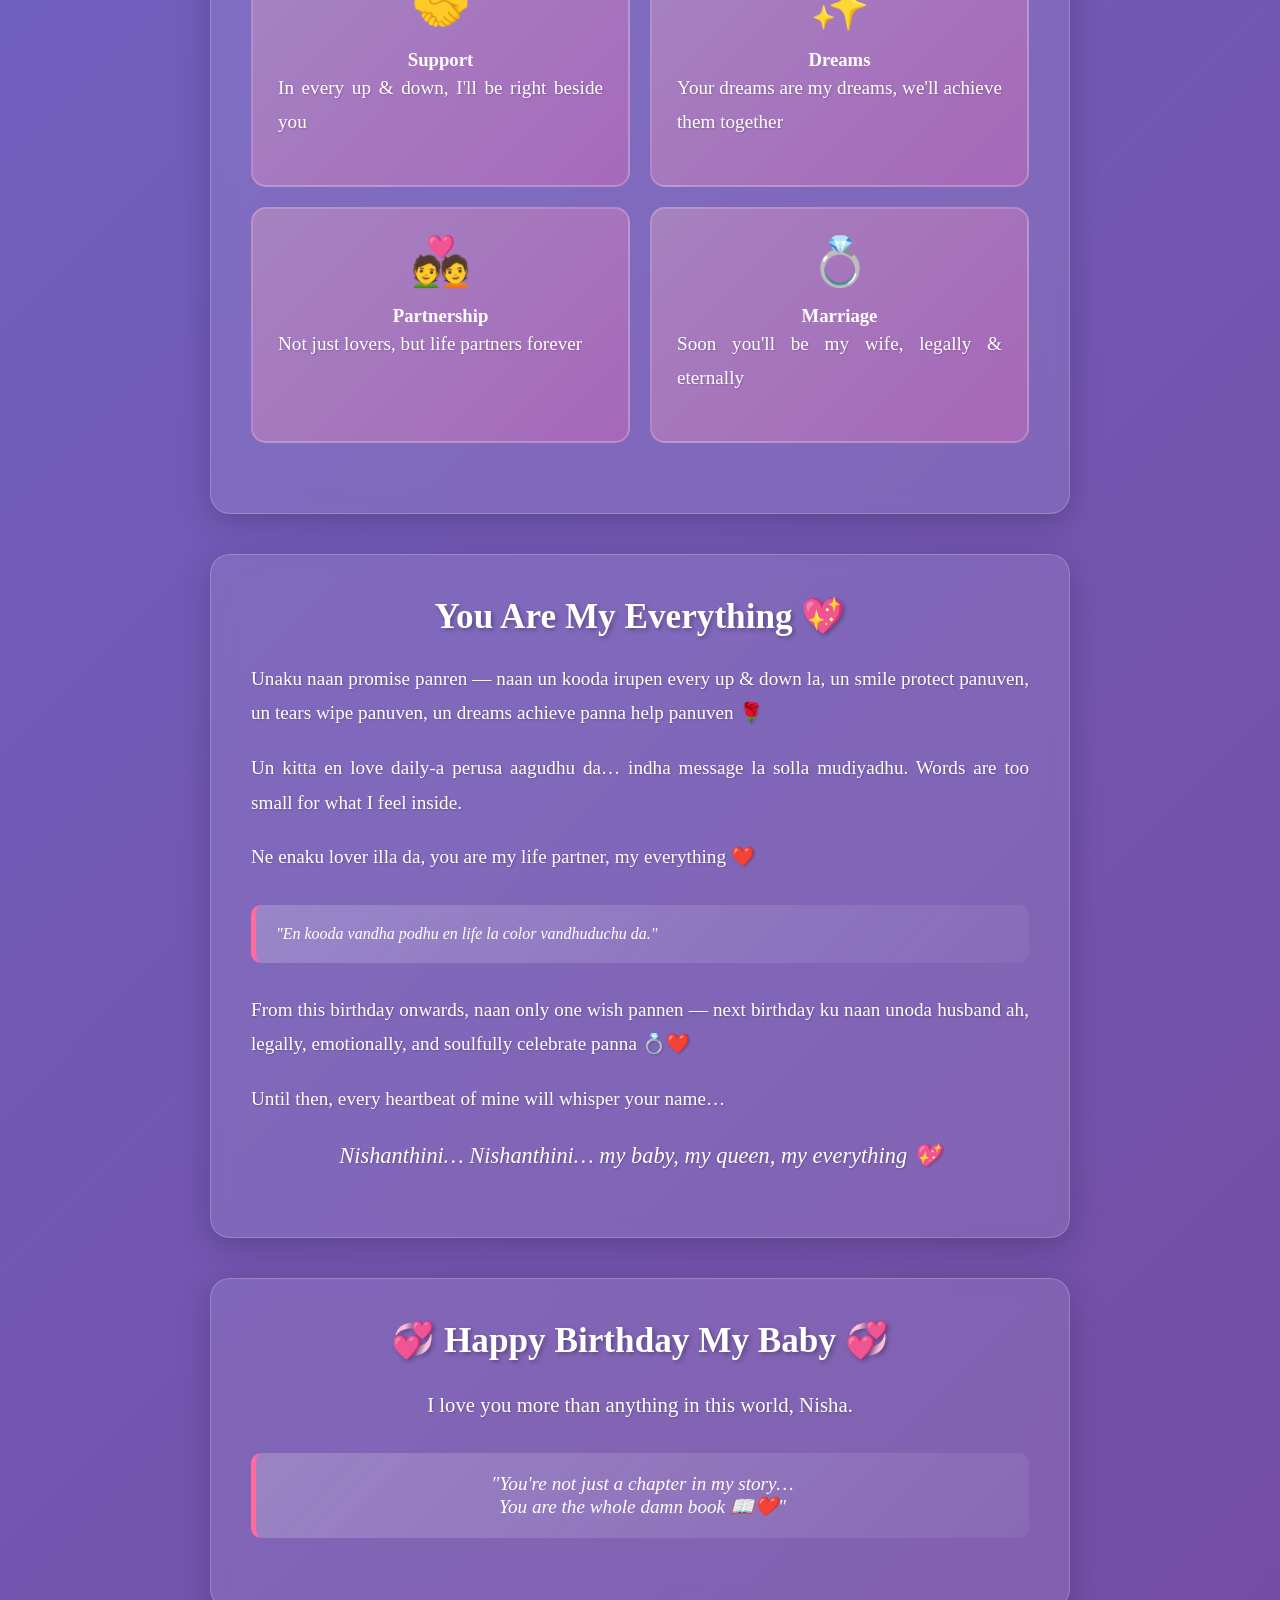
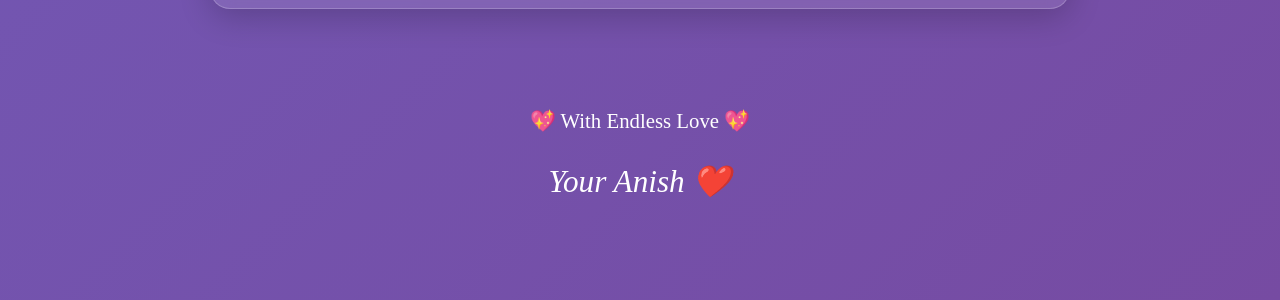
==== commit e7ccae0b: "Fix spelling and add romantic context to music overlay" ====
--- a/index.html
+++ b/index.html
@@ -766,8 +766,9 @@
     <div class="play-overlay" id="playOverlay">
         <div class="play-overlay-content">
             <h2>🎵 Happy Birthday Nishanthini 💝</h2>
-            <p>🎶 Click here for a special surprise 🎶</p>
+            <p>🎶 Click here for a special surprise with music 🎶</p>
             <p style="font-size: 1.1em; margin-top: 20px; color: rgba(255,255,255,0.8);">This one's for you, baby ❤️</p>
+            <button class="play-overlay-btn" id="playOverlayBtn">▶️ Play Music</button>
         </div>
     </div>
 
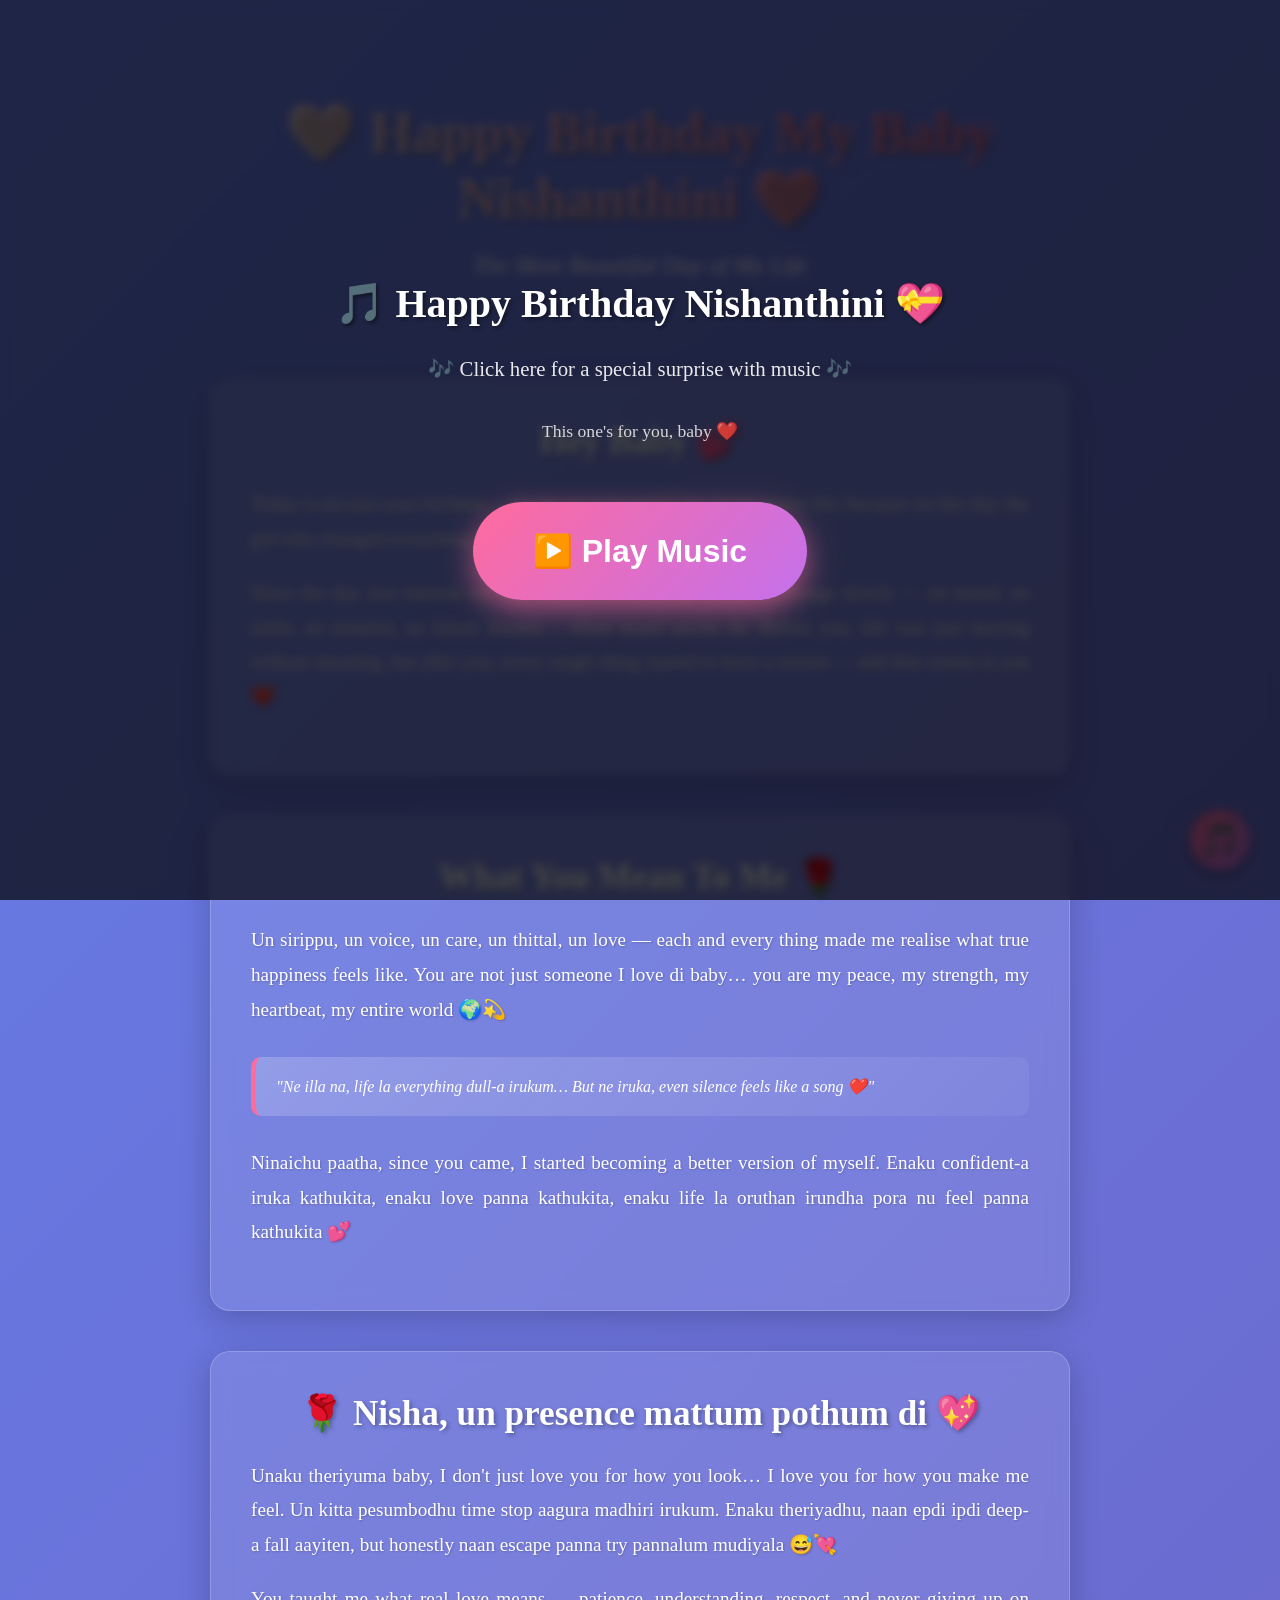
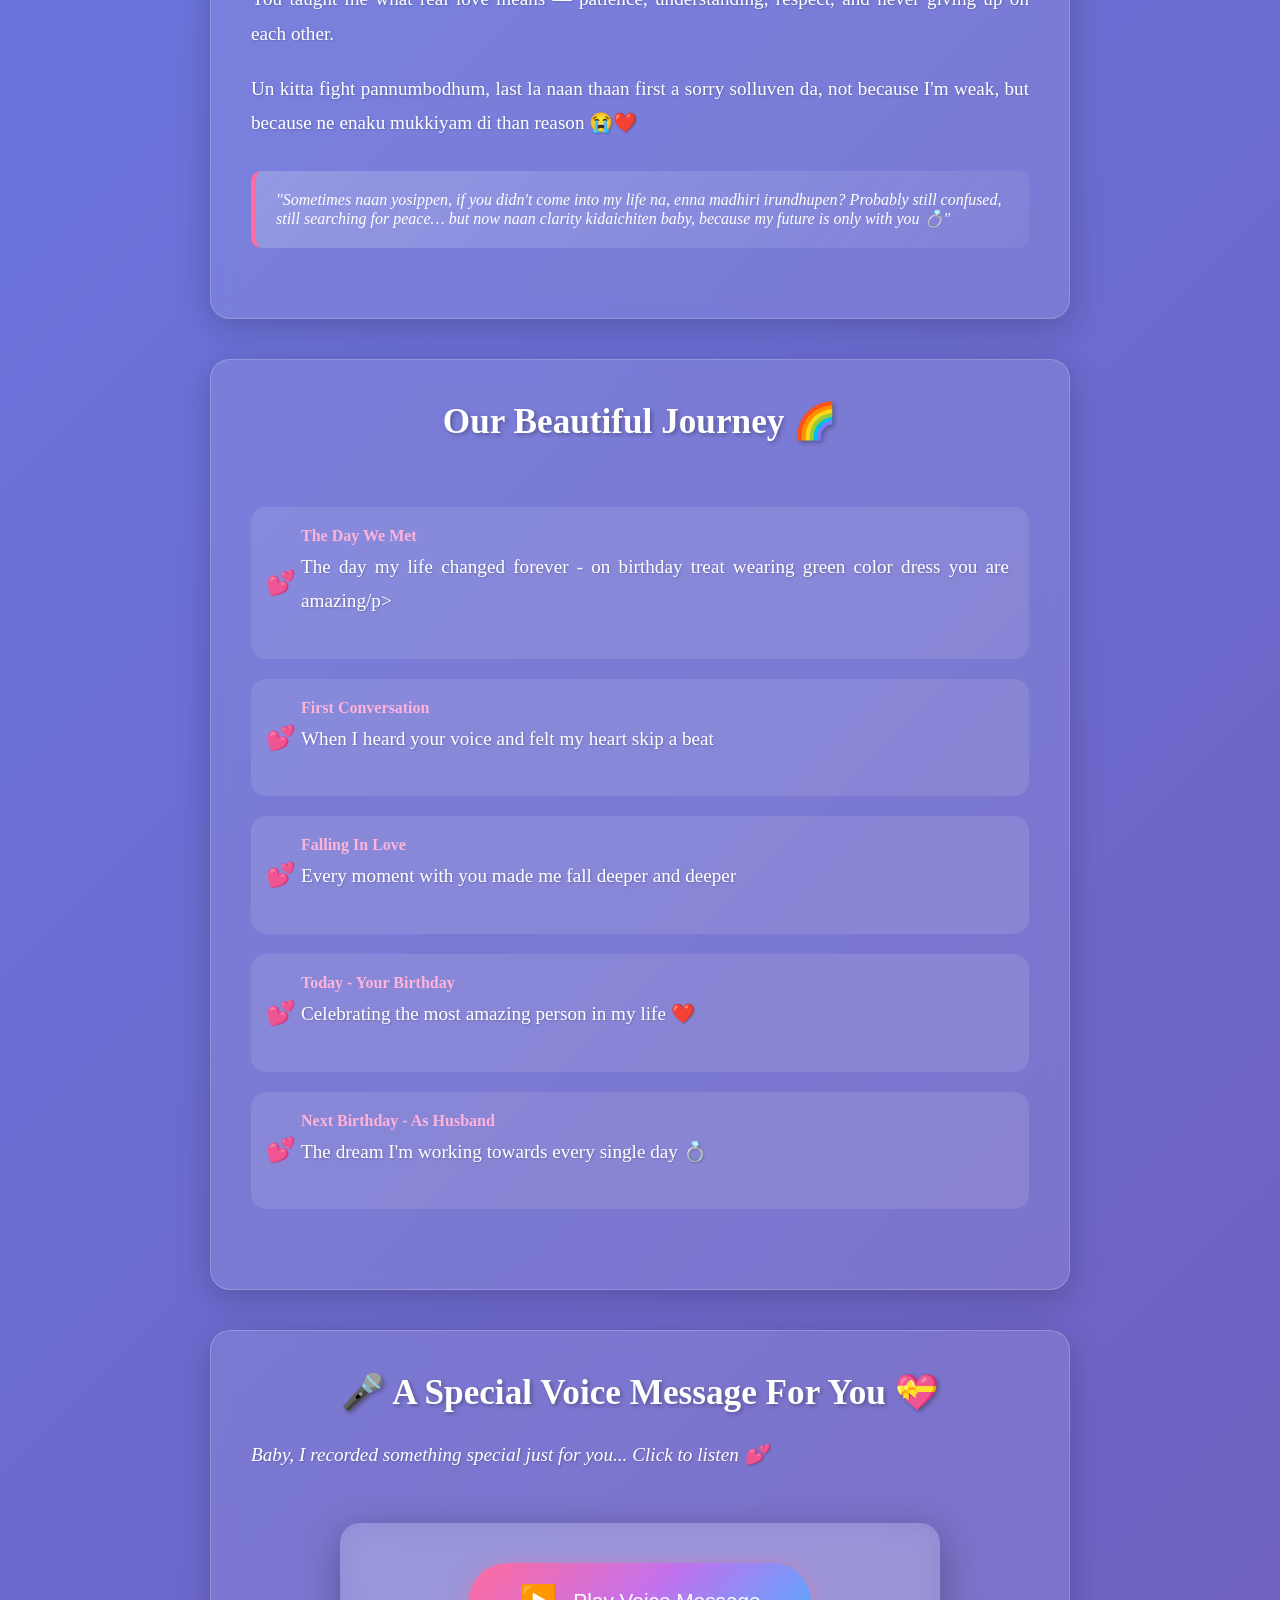
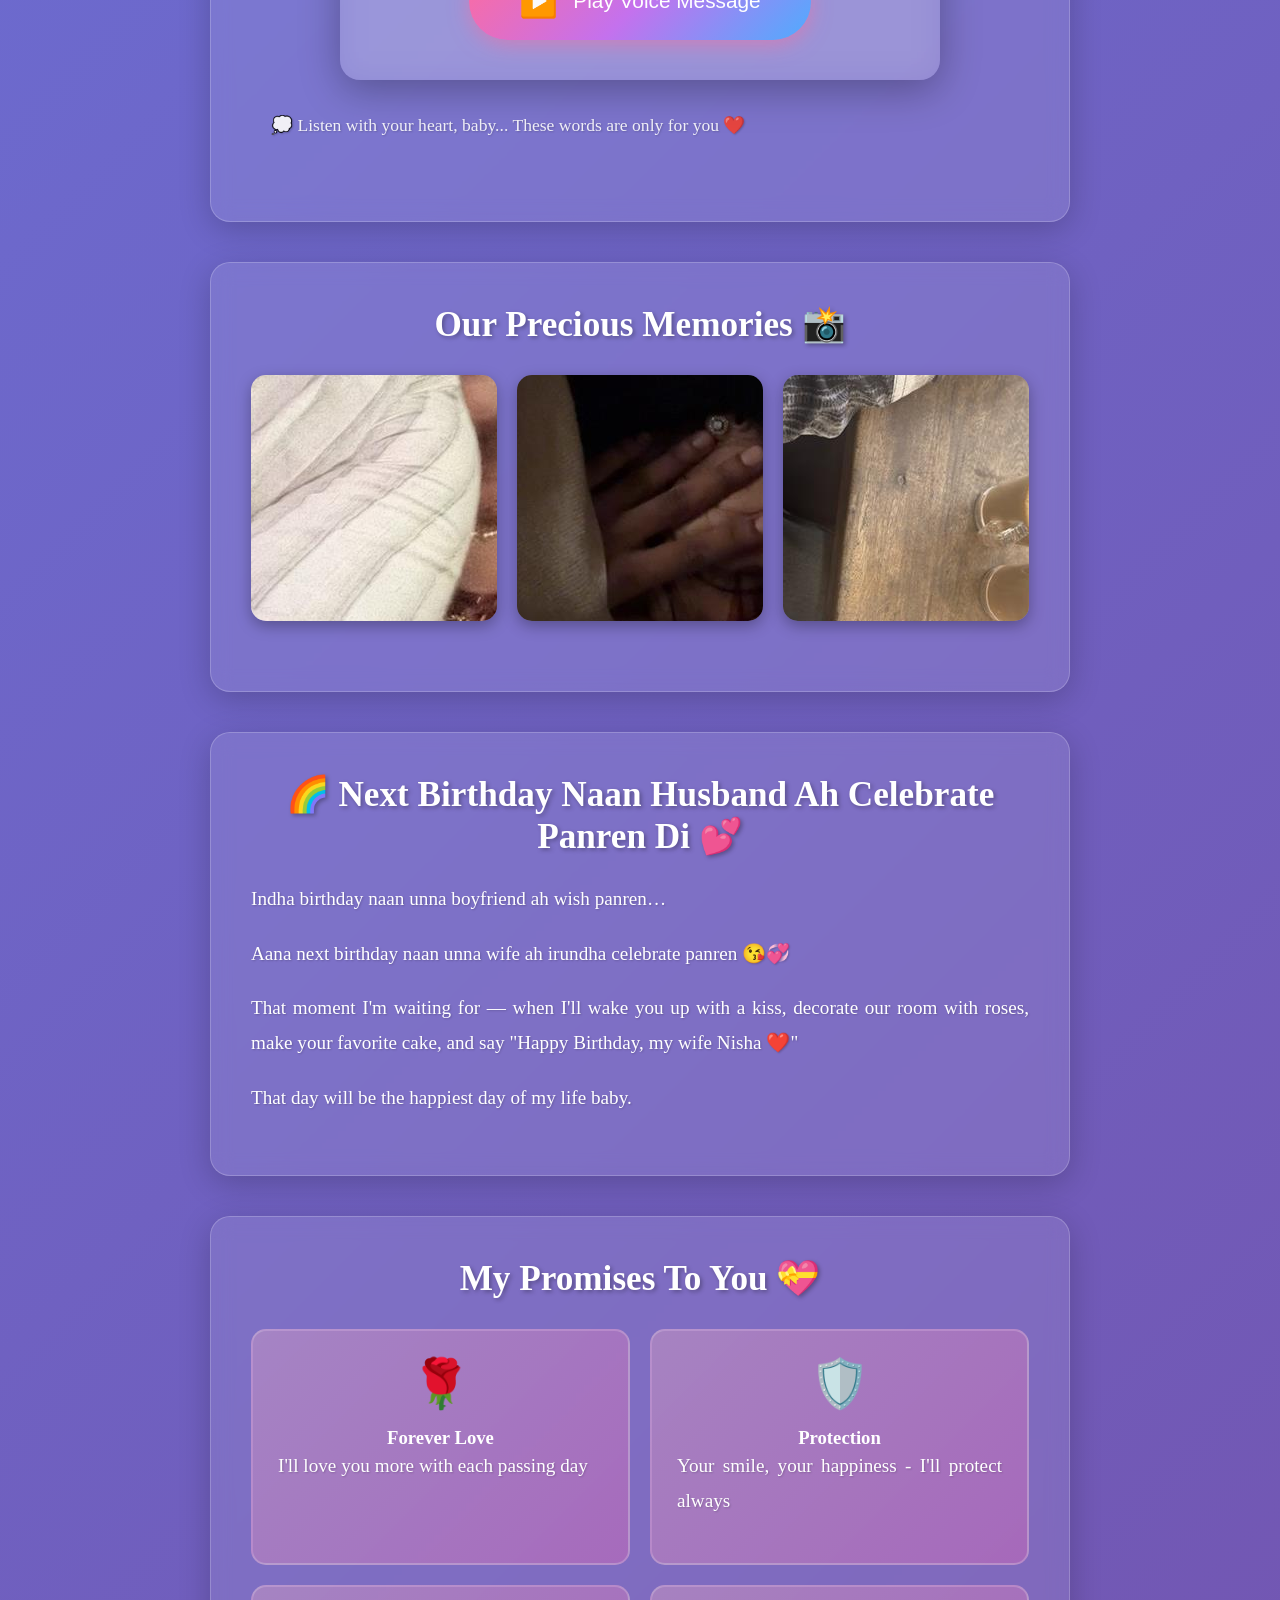
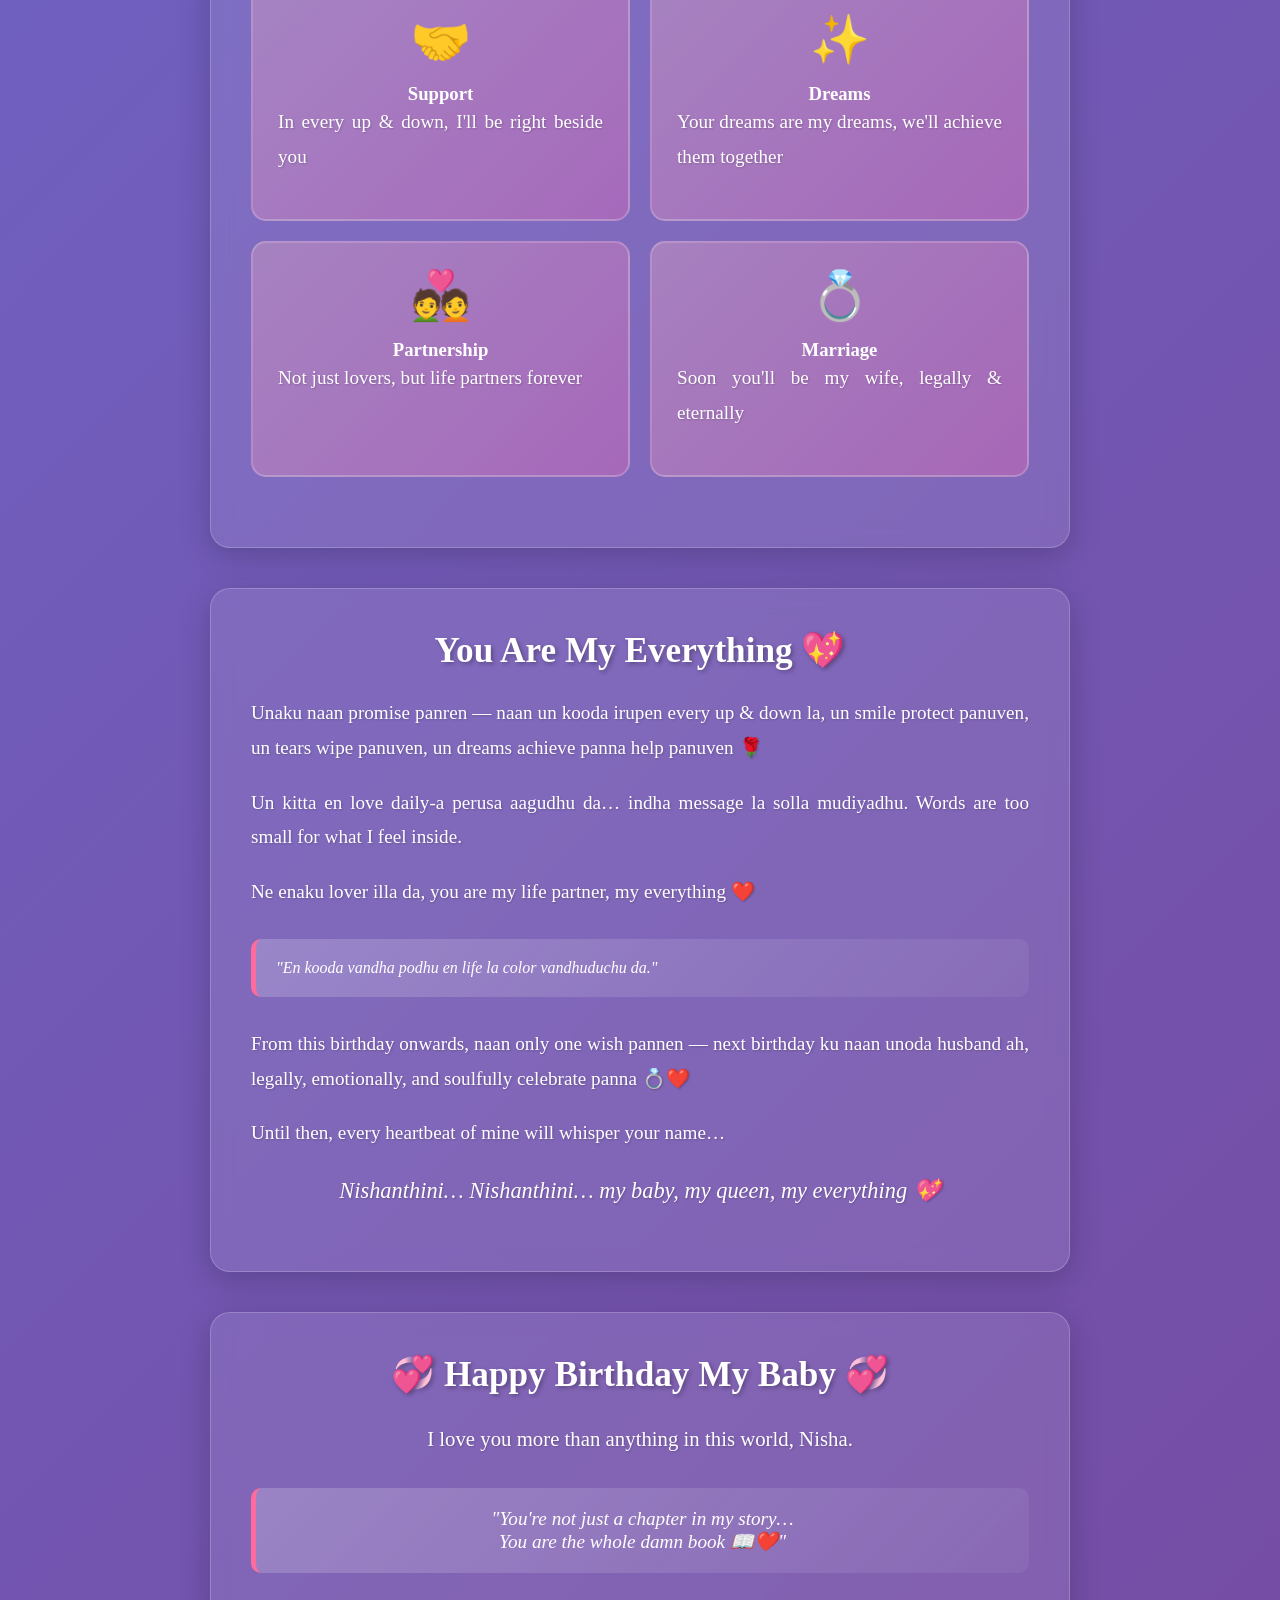
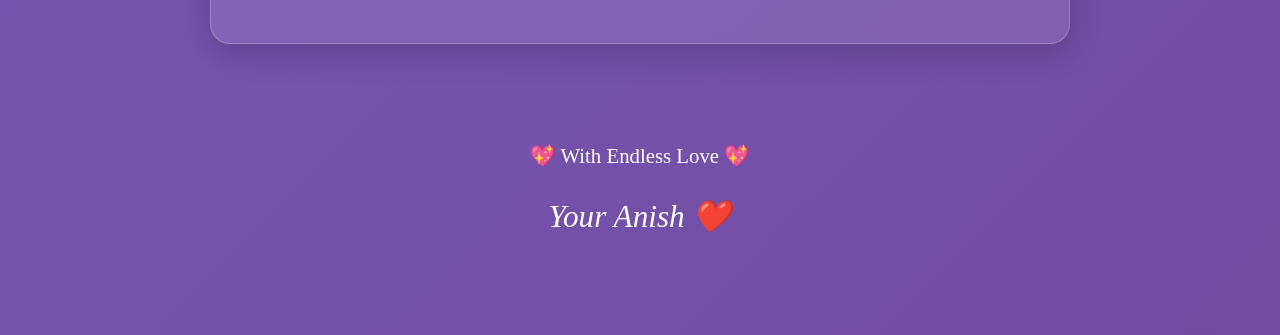
==== commit 6b239c53: "audio file added" ====
--- a/index.html
+++ b/index.html
@@ -583,7 +583,7 @@
             <div class="timeline">
                 <div class="timeline-item">
                     <div class="timeline-date">The Day We Met</div>
-                    <p>The day my life changed forever - when I first saw you and knew you were special</p>
+                    <p>The day my life changed forever - on birthday treat wearing green color dress you are amazing/p>
                 </div>
                 <div class="timeline-item">
                     <div class="timeline-date">First Conversation</div>
@@ -615,13 +615,12 @@
                 <div class="voice-player">
                     <button class="play-voice-btn" id="playVoiceBtn">
                         <span class="play-icon">▶️</span>
-                        <span class="play-text">Play My Voice Message</span>
+                        <span class="play-text">Play Voice Message</span>
                     </button>
                     
                     <div class="audio-controls" id="audioControls" style="display: none;">
                         <audio id="voiceAudio" preload="auto">
-                            <source src="voice-message.mp3" type="audio/mpeg">
-                            <source src="voice-message.ogg" type="audio/ogg">
+                            <source src="./assets/audio_U57V2aDZYbhiwIN6ByN0.mp3" type="audio/mpeg">
                             Your browser does not support the audio element.
                         </audio>
                         
